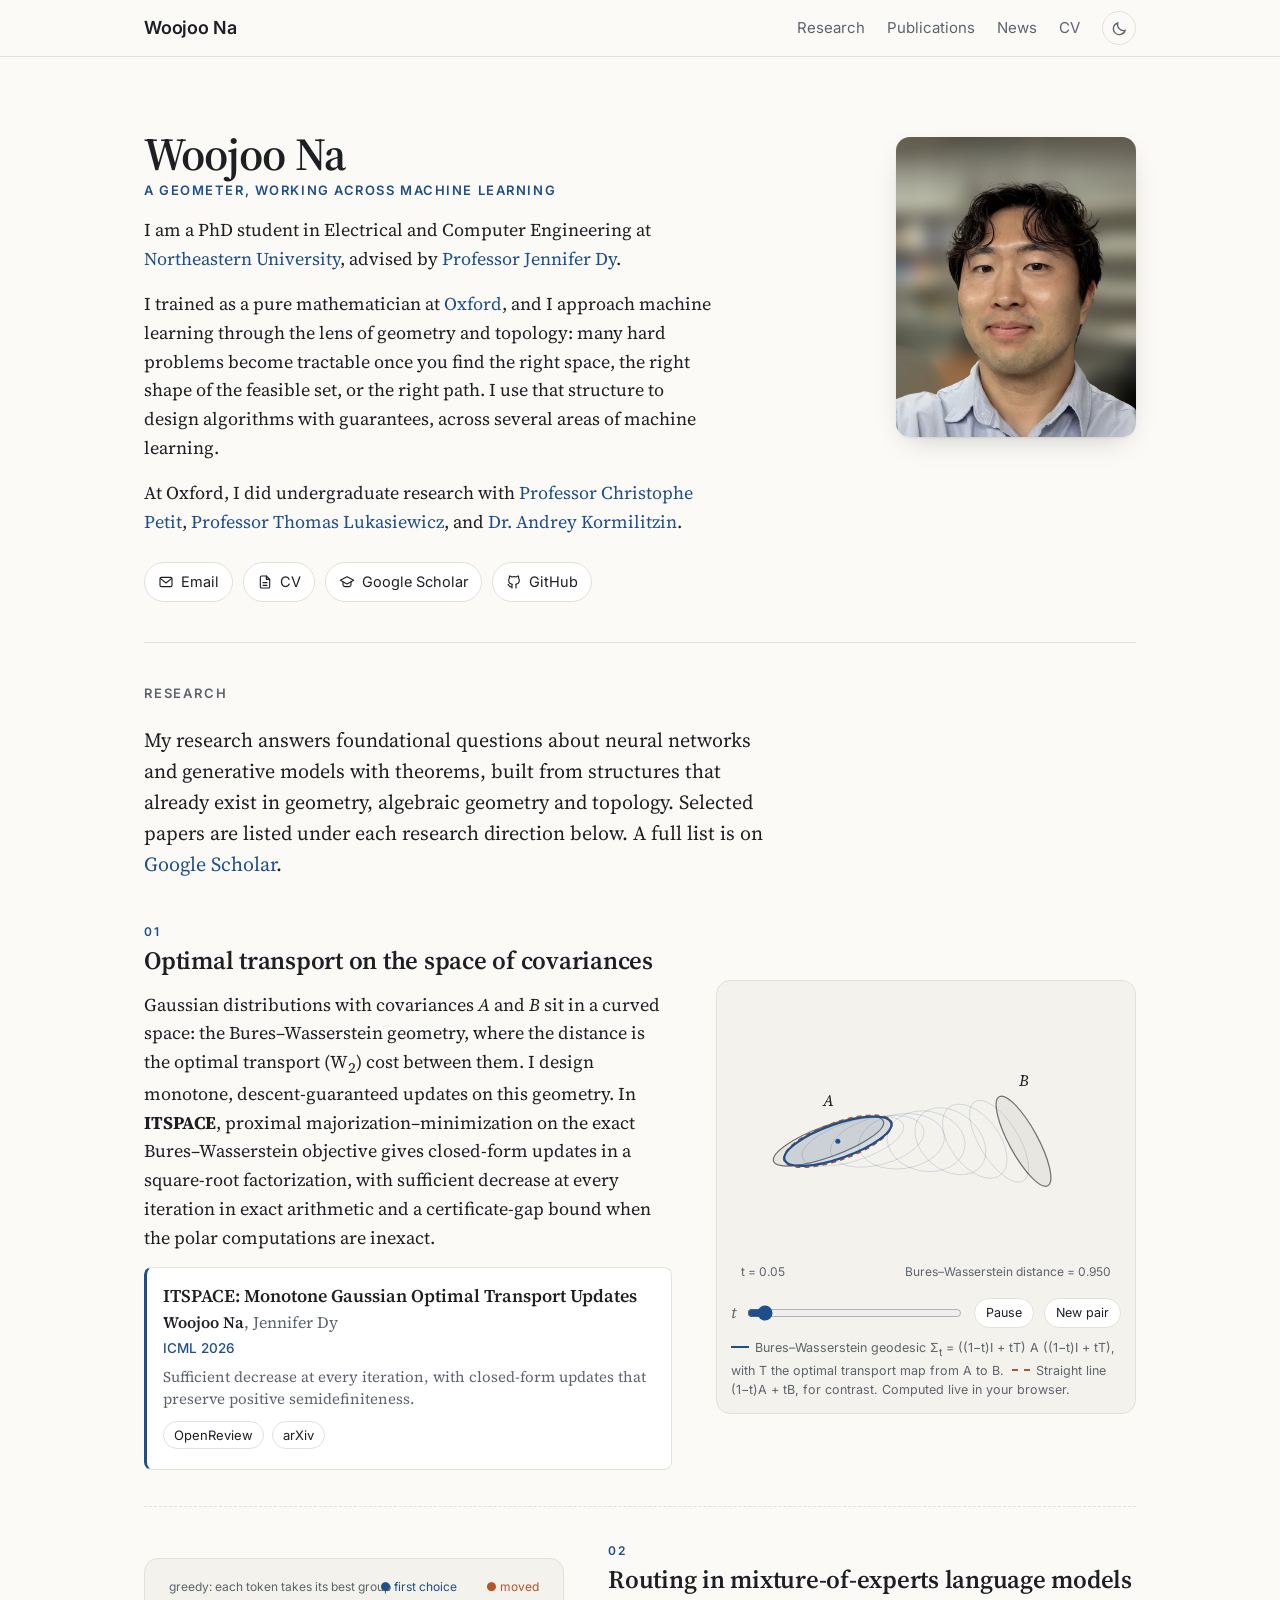
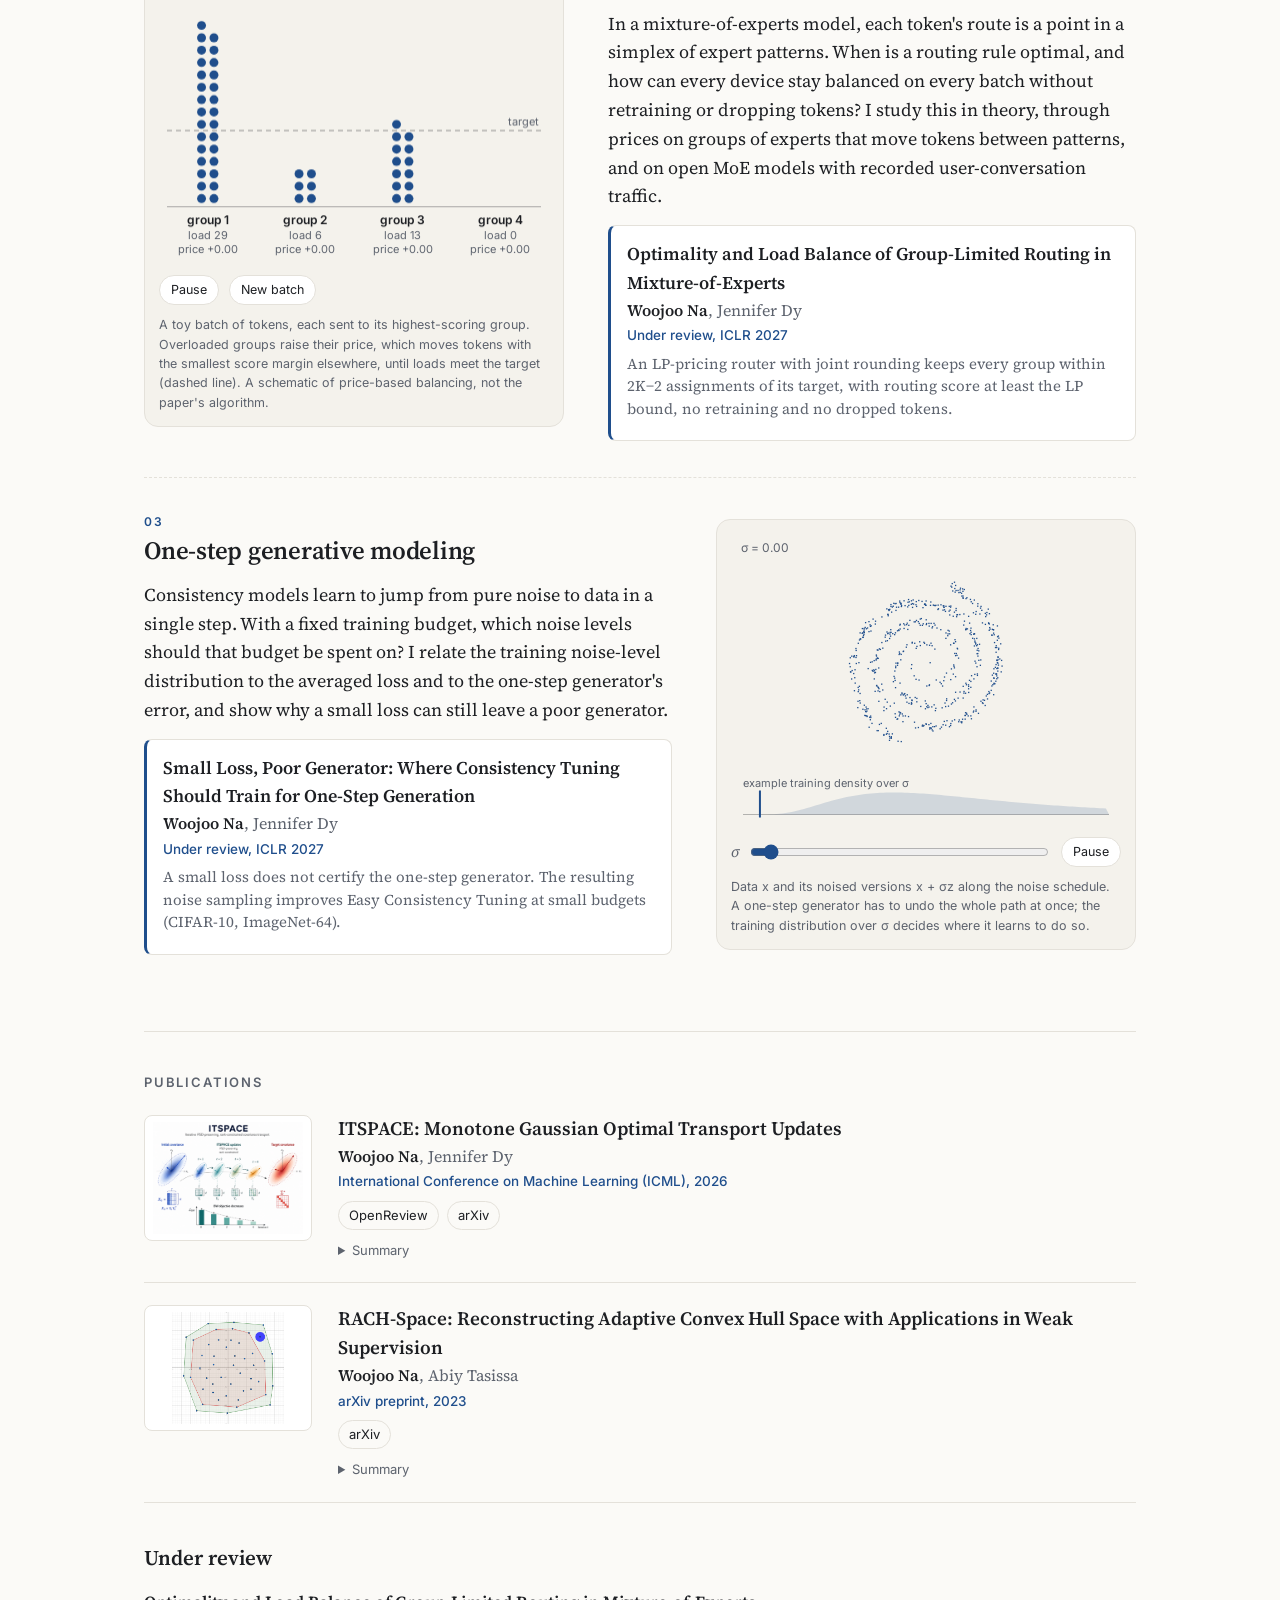
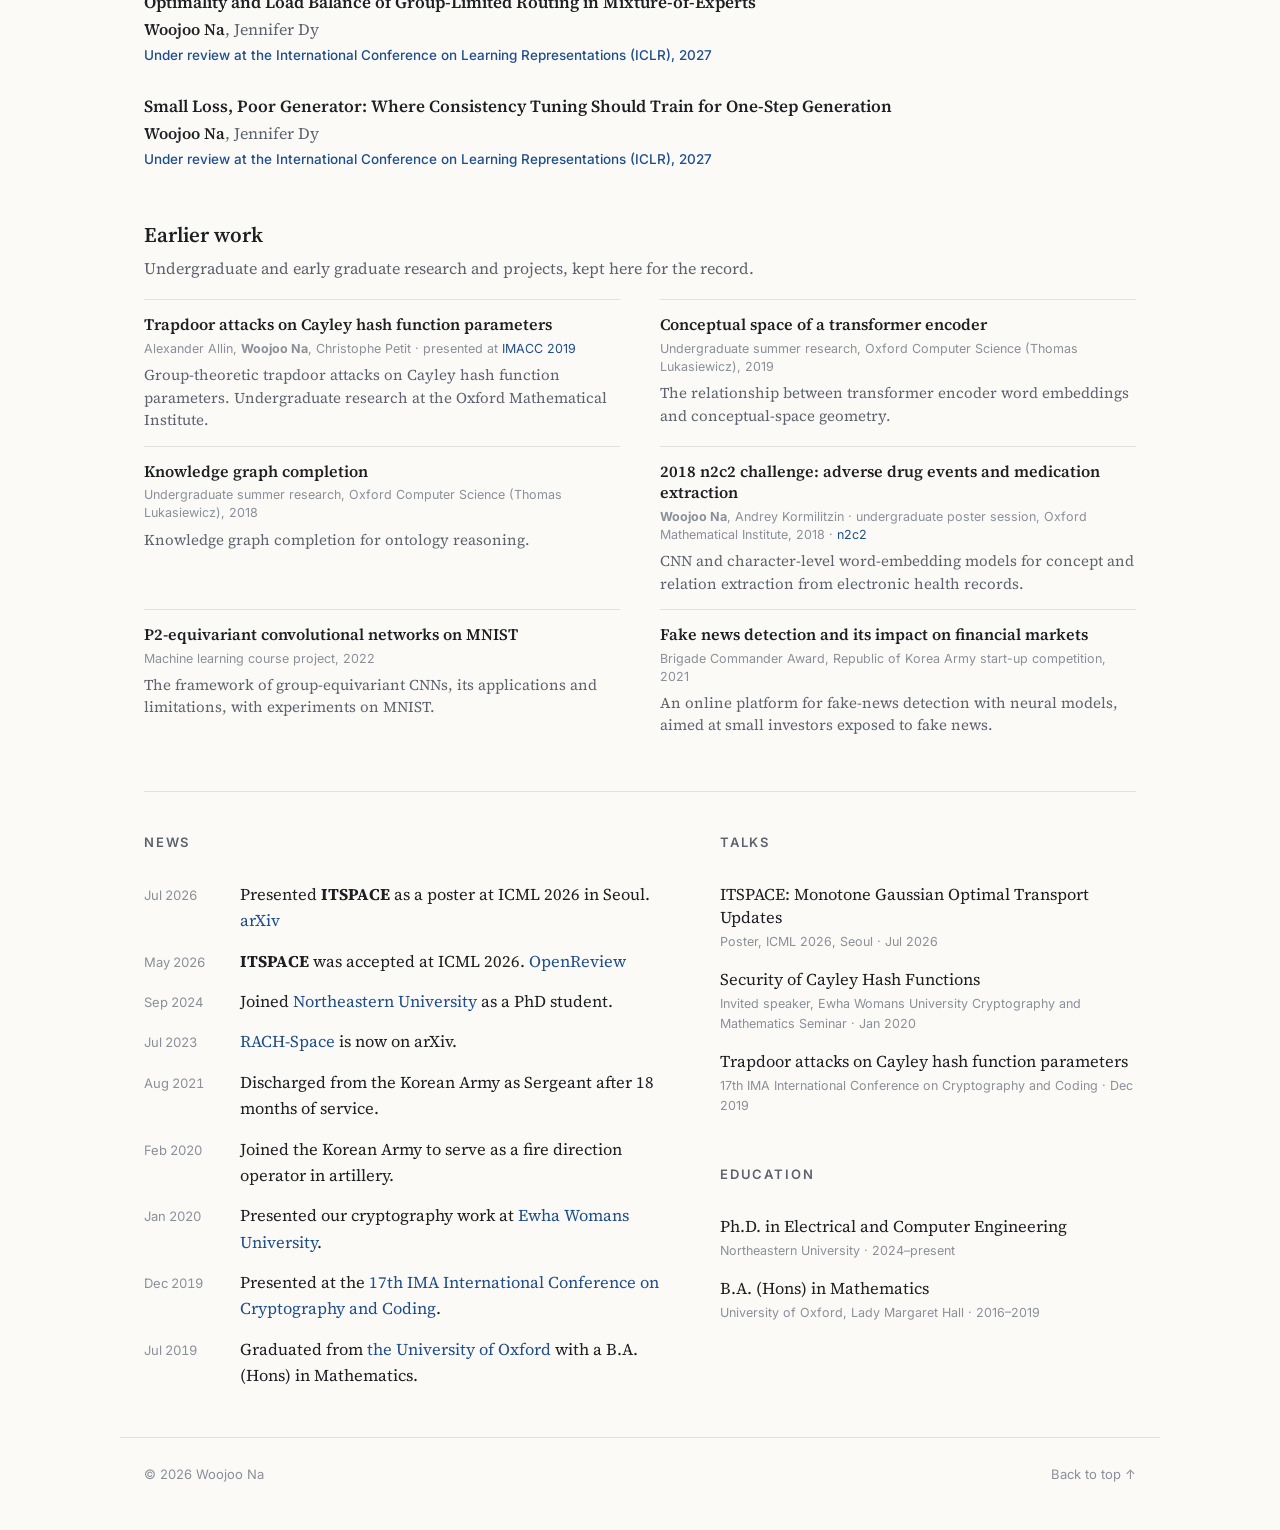
==== index.html @ 2aa57b02 "Fill research threads with their papers; text-only earlier work - Threads 02 and 03 now show their m" ====
<!DOCTYPE html>
<html lang="en">
<head>
  <meta charset="utf-8">
  <meta name="viewport" content="width=device-width, initial-scale=1">
  <title>Woojoo Na</title>
  <meta name="author" content="Woojoo Na">
  <meta name="description" content="Woojoo Na, PhD student at Northeastern University. Trained as a pure mathematician at Oxford; geometric and mathematical foundations of machine learning: optimal transport, mixture-of-experts routing, and one-step generative modeling.">
  <meta property="og:title" content="Woojoo Na">
  <meta property="og:description" content="Geometric and mathematical foundations of machine learning.">
  <meta property="og:type" content="website">
  <meta property="og:url" content="https://itsmeuniverse.github.io/">
  <meta property="og:image" content="https://itsmeuniverse.github.io/images/woojoo.jpg">
  <link rel="icon" type="image/png" href="images/oxfordlogo.png">
  <link rel="preconnect" href="https://fonts.googleapis.com">
  <link rel="preconnect" href="https://fonts.gstatic.com" crossorigin>
  <link href="https://fonts.googleapis.com/css2?family=Inter:wght@400;500;600&family=Source+Serif+4:ital,opsz,wght@0,8..60,400;0,8..60,600;1,8..60,400&display=swap" rel="stylesheet">
  <link rel="stylesheet" href="css/site.css">
  <script>
    // Apply the saved theme before first paint to avoid a flash.
    (function () {
      try {
        var t = localStorage.getItem('theme');
        if (t === 'light' || t === 'dark') document.documentElement.setAttribute('data-theme', t);
      } catch (e) {}
    })();
  </script>
</head>

<body>
  <a class="skip" href="#main">Skip to content</a>

  <header class="topbar">
    <div class="wrap topbar-inner">
      <a class="brand" href="#">Woojoo Na</a>
      <nav aria-label="Sections">
        <a href="#research">Research</a>
        <a href="#publications">Publications</a>
        <a href="#news">News</a>
        <a href="resume/CV_Woojoo_Na.pdf">CV</a>
        <button class="theme-toggle" type="button" aria-label="Toggle dark mode" title="Toggle dark mode">
          <svg class="icon-moon" viewBox="0 0 24 24" aria-hidden="true"><path d="M20 14.5A8.5 8.5 0 0 1 9.5 4a8.5 8.5 0 1 0 10.5 10.5z"/></svg>
          <svg class="icon-sun" viewBox="0 0 24 24" aria-hidden="true"><circle cx="12" cy="12" r="4.2"/><path d="M12 2v2.5M12 19.5V22M2 12h2.5M19.5 12H22M4.9 4.9l1.8 1.8M17.3 17.3l1.8 1.8M4.9 19.1l1.8-1.8M17.3 6.7l1.8-1.8"/></svg>
        </button>
      </nav>
    </div>
  </header>

  <main id="main" class="wrap">

    <!-- ============================== INTRO ============================== -->
    <section class="intro" aria-label="About">
      <div class="intro-text">
        <h1>Woojoo Na</h1>
        <p class="tagline">A geometer, working across machine learning</p>
        <p>
          I am a PhD student in Electrical and Computer Engineering at
          <a href="https://www.northeastern.edu/">Northeastern University</a>, advised by
          <a href="https://mllabneu.github.io/">Professor Jennifer Dy</a>.
        </p>
        <p>
          I trained as a pure mathematician at <a href="https://www.ox.ac.uk/">Oxford</a>, and I approach machine learning
          through the lens of geometry and topology: many hard problems become tractable once you find the right space,
          the right shape of the feasible set, or the right path. I use that structure to design algorithms with
          guarantees, across several areas of machine learning.
        </p>
        <p>
          At Oxford, I did undergraduate research with
          <a href="https://scholar.google.com/citations?user=QS_V3vIAAAAJ&amp;hl=en">Professor Christophe Petit</a>,
          <a href="https://scholar.google.com/citations?user=arjucpEAAAAJ">Professor Thomas Lukasiewicz</a>, and
          <a href="https://scholar.google.com/citations?user=eithlpAAAAAJ">Dr. Andrey Kormilitzin</a>.
        </p>
        <ul class="contact" aria-label="Links">
          <li><a href="mailto:na.w@northeastern.edu">
            <svg viewBox="0 0 24 24" aria-hidden="true"><rect x="3" y="5" width="18" height="14" rx="2"/><path d="m3.5 6.5 8.5 7 8.5-7"/></svg>Email</a></li>
          <li><a href="resume/CV_Woojoo_Na.pdf">
            <svg viewBox="0 0 24 24" aria-hidden="true"><path d="M14 3H7a2 2 0 0 0-2 2v14a2 2 0 0 0 2 2h10a2 2 0 0 0 2-2V8z"/><path d="M14 3v5h5M9 13h6M9 17h6"/></svg>CV</a></li>
          <li><a href="https://scholar.google.com/citations?user=VjtokXUAAAAJ">
            <svg viewBox="0 0 24 24" aria-hidden="true"><path d="M2 9.5 12 4l10 5.5L12 15z"/><path d="M6 11.7V16c0 1.7 2.7 3 6 3s6-1.3 6-3v-4.3"/></svg>Google Scholar</a></li>
          <li><a href="https://github.com/itsmeuniverse">
            <svg viewBox="0 0 24 24" aria-hidden="true"><path d="M9 19c-4.3 1.4-4.3-2.5-6-3m12 5v-3.5c0-1 .1-1.4-.5-2 2.8-.3 5.5-1.4 5.5-6a4.6 4.6 0 0 0-1.3-3.2 4.2 4.2 0 0 0-.1-3.2s-1.1-.3-3.5 1.3a12.3 12.3 0 0 0-6.2 0C6.5 2.8 5.4 3.1 5.4 3.1a4.2 4.2 0 0 0-.1 3.2A4.6 4.6 0 0 0 4 9.5c0 4.6 2.7 5.7 5.5 6-.6.6-.6 1.2-.5 2V21"/></svg>GitHub</a></li>
        </ul>
      </div>
      <figure class="portrait">
        <img src="images/woojoo.jpg" alt="Portrait of Woojoo Na" width="240" height="300">
      </figure>
    </section>

    <!-- ============================== RESEARCH ============================== -->
    <section id="research" class="block">
      <h2>Research</h2>
      <p class="lede">
        My research answers foundational questions about neural networks and generative models with theorems,
        built from structures that already exist in geometry, algebraic geometry and topology. Selected papers are
        listed under each research direction below. A full list is on
        <a href="https://scholar.google.com/citations?user=VjtokXUAAAAJ">Google Scholar</a>.
      </p>

      <!-- Theme 1: Optimal transport -->
      <article class="theme" id="ot">
        <div class="theme-text">
          <h3><span class="num">01</span>Optimal transport on the space of covariances</h3>
          <p>
            Gaussian distributions with covariances <i>A</i> and <i>B</i> sit in a curved space: the
            Bures&ndash;Wasserstein geometry, where the distance is the optimal transport (W<sub>2</sub>) cost between them.
            I design monotone, descent-guaranteed updates on this geometry. In <strong>ITSPACE</strong>, proximal
            majorization&ndash;minimization on the exact Bures&ndash;Wasserstein objective gives closed-form updates
            in a square-root factorization, with sufficient decrease at every iteration in exact arithmetic and a
            certificate-gap bound when the polar computations are inexact.
          </p>
          <ul class="pubs compact">
            <li>
              <a class="ptitle" href="https://arxiv.org/abs/2606.30523">ITSPACE: Monotone Gaussian Optimal Transport Updates</a>
              <span class="authors"><b>Woojoo Na</b>, Jennifer Dy</span>
              <span class="venue">ICML 2026</span>
              <span class="result">Sufficient decrease at every iteration, with closed-form updates that preserve positive semidefiniteness.</span>
              <span class="links"><a href="https://openreview.net/forum?id=BdCjuNqZst">OpenReview</a><a href="https://arxiv.org/abs/2606.30523">arXiv</a></span>
            </li>
          </ul>
        </div>
        <figure class="fig" data-fig="bw">
          <canvas aria-label="Animation: two covariance ellipses connected by the Bures–Wasserstein geodesic, compared with straight-line interpolation of the matrices." role="img"></canvas>
          <div class="fig-controls">
            <label>t <input type="range" min="0" max="1" step="0.001" value="0" data-role="t" aria-label="Interpolation time t"></label>
            <button type="button" data-role="play" aria-label="Pause animation">Pause</button>
            <button type="button" data-role="shuffle" aria-label="New random endpoints">New pair</button>
          </div>
          <figcaption>
            <span class="key key-solid"></span>Bures&ndash;Wasserstein geodesic
            &Sigma;<sub>t</sub> = ((1&minus;t)I + tT) A ((1&minus;t)I + tT), with T the optimal transport map from A to B.
            <span class="key key-dash"></span>Straight line (1&minus;t)A + tB, for contrast.
            Computed live in your browser.
          </figcaption>
        </figure>
      </article>

      <!-- Theme 2: MoE routing -->
      <article class="theme" id="moe">
        <div class="theme-text">
          <h3><span class="num">02</span>Routing in mixture-of-experts language models</h3>
          <p>
            In a mixture-of-experts model, each token's route is a point in a simplex of expert patterns. When is a
            routing rule optimal, and how can every device stay balanced on every batch without retraining or dropping
            tokens? I study this in theory, through prices on groups of experts that move tokens between patterns,
            and on open MoE models with recorded user-conversation traffic.
          </p>
          <ul class="pubs compact">
            <li>
              <span class="ptitle">Optimality and Load Balance of Group-Limited Routing in Mixture-of-Experts</span>
              <span class="authors"><b>Woojoo Na</b>, Jennifer Dy</span>
              <span class="venue">Under review, ICLR 2027</span>
              <span class="result">An LP-pricing router with joint rounding keeps every group within 2K&minus;2 assignments of its target, with routing score at least the LP bound, no retraining and no dropped tokens.</span>
            </li>
          </ul>
        </div>
        <figure class="fig" data-fig="moe">
          <canvas aria-label="Animation: tokens assigned to four expert groups; group prices rise on overloaded groups until every group meets its target load." role="img"></canvas>
          <div class="fig-controls">
            <button type="button" data-role="play" aria-label="Pause animation">Pause</button>
            <button type="button" data-role="shuffle" aria-label="New random batch">New batch</button>
          </div>
          <figcaption>
            A toy batch of tokens, each sent to its highest-scoring group. Overloaded groups raise their price, which
            moves tokens with the smallest score margin elsewhere, until loads meet the target (dashed line).
            A schematic of price-based balancing, not the paper's algorithm.
          </figcaption>
        </figure>
      </article>

      <!-- Theme 3: Generative modeling -->
      <article class="theme" id="gen">
        <div class="theme-text">
          <h3><span class="num">03</span>One-step generative modeling</h3>
          <p>
            Consistency models learn to jump from pure noise to data in a single step. With a fixed training budget,
            which noise levels should that budget be spent on? I relate the training noise-level distribution to the
            averaged loss and to the one-step generator's error, and show why a small loss can still leave a poor
            generator.
          </p>
          <ul class="pubs compact">
            <li>
              <span class="ptitle">Small Loss, Poor Generator: Where Consistency Tuning Should Train for One-Step Generation</span>
              <span class="authors"><b>Woojoo Na</b>, Jennifer Dy</span>
              <span class="venue">Under review, ICLR 2027</span>
              <span class="result">A small loss does not certify the one-step generator. The resulting noise sampling improves Easy Consistency Tuning at small budgets (CIFAR-10, ImageNet-64).</span>
            </li>
          </ul>
        </div>
        <figure class="fig" data-fig="noise">
          <canvas aria-label="Animation: a two-dimensional data distribution blurred by Gaussian noise of increasing level sigma, and the one-step jump from the highest noise level back to data." role="img"></canvas>
          <div class="fig-controls">
            <label>&sigma; <input type="range" min="0" max="1" step="0.001" value="0" data-role="t" aria-label="Noise level"></label>
            <button type="button" data-role="play" aria-label="Pause animation">Pause</button>
          </div>
          <figcaption>
            Data x and its noised versions x + &sigma;z along the noise schedule. A one-step generator has to undo the
            whole path at once; the training distribution over &sigma; decides where it learns to do so.
          </figcaption>
        </figure>
      </article>
    </section>

    <!-- ============================== PUBLICATIONS ============================== -->
    <section id="publications" class="block">
      <h2>Publications</h2>

      <ul class="pubs full">
        <li class="pub">
          <img class="thumb" src="images/itspace.png" alt="" loading="lazy">
          <div>
            <a class="ptitle" href="https://arxiv.org/abs/2606.30523">ITSPACE: Monotone Gaussian Optimal Transport Updates</a>
            <span class="authors"><b>Woojoo Na</b>, Jennifer Dy</span>
            <span class="venue">International Conference on Machine Learning (ICML), 2026</span>
            <span class="links">
              <a href="https://openreview.net/forum?id=BdCjuNqZst">OpenReview</a>
              <a href="https://arxiv.org/abs/2606.30523">arXiv</a>
            </span>
            <details>
              <summary>Summary</summary>
              <p>
                A proximal majorization&ndash;minimization method for the exact Bures&ndash;Wasserstein (Gaussian W<sub>2</sub>)
                objective on covariances, with closed-form updates in a square-root factorization. Each iteration is
                guaranteed to decrease the objective in exact arithmetic, with a certificate-gap bound under inexact
                polar computations; the updates preserve positive semidefiniteness and support rank-restricted factors.
                On real-world covariance-alignment benchmarks, ITSPACE reaches low-BW-gap solutions substantially faster
                than BW gradient descent and sample-OT baselines.
              </p>
            </details>
          </div>
        </li>
        <li class="pub">
          <img class="thumb" src="images/convexpeel.png" alt="" loading="lazy">
          <div>
            <a class="ptitle" href="https://arxiv.org/abs/2307.04870">RACH-Space: Reconstructing Adaptive Convex Hull Space with Applications in Weak Supervision</a>
            <span class="authors"><b>Woojoo Na</b>, Abiy Tasissa</span>
            <span class="venue">arXiv preprint, 2023</span>
            <span class="links">
              <a href="https://arxiv.org/abs/2307.04870">arXiv</a>
            </span>
            <details>
              <summary>Summary</summary>
              <p>
                An algorithm for labeling unlabeled data in weakly supervised learning from incomplete, noisy
                information about the labels, based on reconstructing an adaptive convex hull. It reported
                state-of-the-art performance on the weak-supervision benchmark tasks considered at the time.
              </p>
            </details>
          </div>
        </li>
      </ul>

      <h3 class="sub">Under review</h3>
      <ul class="pubs review">
        <li>
          <span class="ptitle">Optimality and Load Balance of Group-Limited Routing in Mixture-of-Experts</span>
          <span class="authors"><b>Woojoo Na</b>, Jennifer Dy</span>
          <span class="venue">Under review at the International Conference on Learning Representations (ICLR), 2027</span>
        </li>
        <li>
          <span class="ptitle">Small Loss, Poor Generator: Where Consistency Tuning Should Train for One-Step Generation</span>
          <span class="authors"><b>Woojoo Na</b>, Jennifer Dy</span>
          <span class="venue">Under review at the International Conference on Learning Representations (ICLR), 2027</span>
        </li>
      </ul>

      <h3 class="sub">Earlier work</h3>
      <p class="muted">Undergraduate and early graduate research and projects, kept here for the record.</p>
      <ul class="earlier">
        <li>
          <div>
            <span class="etitle">Trapdoor attacks on Cayley hash function parameters</span>
            <span class="emeta">Alexander Allin, <b>Woojoo Na</b>, Christophe Petit &middot; presented at <a href="https://malb.io/imacc2019/">IMACC 2019</a></span>
            <span class="edesc">Group-theoretic trapdoor attacks on Cayley hash function parameters. Undergraduate research at the Oxford Mathematical Institute.</span>
          </div>
        </li>
        <li>
          <div>
            <span class="etitle">Conceptual space of a transformer encoder</span>
            <span class="emeta">Undergraduate summer research, Oxford Computer Science (Thomas Lukasiewicz), 2019</span>
            <span class="edesc">The relationship between transformer encoder word embeddings and conceptual-space geometry.</span>
          </div>
        </li>
        <li>
          <div>
            <span class="etitle">Knowledge graph completion</span>
            <span class="emeta">Undergraduate summer research, Oxford Computer Science (Thomas Lukasiewicz), 2018</span>
            <span class="edesc">Knowledge graph completion for ontology reasoning.</span>
          </div>
        </li>
        <li>
          <div>
            <span class="etitle">2018 n2c2 challenge: adverse drug events and medication extraction</span>
            <span class="emeta"><b>Woojoo Na</b>, Andrey Kormilitzin &middot; undergraduate poster session, Oxford Mathematical Institute, 2018 &middot; <a href="https://n2c2.dbmi.hms.harvard.edu/">n2c2</a></span>
            <span class="edesc">CNN and character-level word-embedding models for concept and relation extraction from electronic health records.</span>
          </div>
        </li>
        <li>
          <div>
            <span class="etitle">P2-equivariant convolutional networks on MNIST</span>
            <span class="emeta">Machine learning course project, 2022</span>
            <span class="edesc">The framework of group-equivariant CNNs, its applications and limitations, with experiments on MNIST.</span>
          </div>
        </li>
        <li>
          <div>
            <span class="etitle">Fake news detection and its impact on financial markets</span>
            <span class="emeta">Brigade Commander Award, Republic of Korea Army start-up competition, 2021</span>
            <span class="edesc">An online platform for fake-news detection with neural models, aimed at small investors exposed to fake news.</span>
          </div>
        </li>
      </ul>
    </section>

    <!-- ============================== NEWS + TALKS ============================== -->
    <div class="two-col">
      <section id="news" class="block">
        <h2>News</h2>
        <ul class="news">
          <li><time>Jul 2026</time><span>Presented <b>ITSPACE</b> as a poster at ICML 2026 in Seoul. <a href="https://arxiv.org/abs/2606.30523">arXiv</a></span></li>
          <li><time>May 2026</time><span><b>ITSPACE</b> was accepted at ICML 2026. <a href="https://openreview.net/forum?id=BdCjuNqZst">OpenReview</a></span></li>
          <li><time>Sep 2024</time><span>Joined <a href="https://www.northeastern.edu/">Northeastern University</a> as a PhD student.</span></li>
          <li><time>Jul 2023</time><span><a href="https://arxiv.org/abs/2307.04870">RACH-Space</a> is now on arXiv.</span></li>
          <li><time>Aug 2021</time><span>Discharged from the Korean Army as Sergeant after 18 months of service.</span></li>
          <li><time>Feb 2020</time><span>Joined the Korean Army to serve as a fire direction operator in artillery.</span></li>
          <li><time>Jan 2020</time><span>Presented our cryptography work at <a href="https://cms.ewha.ac.kr/user/indexSub.action?codyMenuSeq=9524012&amp;siteId=hsl&amp;menuUIType=top">Ewha Womans University</a>.</span></li>
          <li><time>Dec 2019</time><span>Presented at the <a href="https://malb.io/imacc2019/">17th IMA International Conference on Cryptography and Coding</a>.</span></li>
          <li><time>Jul 2019</time><span>Graduated from <a href="https://www.ox.ac.uk/">the University of Oxford</a> with a B.A. (Hons) in Mathematics.</span></li>
        </ul>
      </section>

      <section id="talks" class="block">
        <h2>Talks</h2>
        <ul class="talks">
          <li>
            <span class="ttitle">ITSPACE: Monotone Gaussian Optimal Transport Updates</span>
            <span class="tmeta">Poster, ICML 2026, Seoul &middot; Jul 2026</span>
          </li>
          <li>
            <span class="ttitle">Security of Cayley Hash Functions</span>
            <span class="tmeta">Invited speaker, Ewha Womans University Cryptography and Mathematics Seminar &middot; Jan 2020</span>
          </li>
          <li>
            <span class="ttitle">Trapdoor attacks on Cayley hash function parameters</span>
            <span class="tmeta">17th IMA International Conference on Cryptography and Coding &middot; Dec 2019</span>
          </li>
        </ul>

        <h2 class="mt">Education</h2>
        <ul class="talks">
          <li>
            <span class="ttitle">Ph.D. in Electrical and Computer Engineering</span>
            <span class="tmeta">Northeastern University &middot; 2024&ndash;present</span>
          </li>
          <li>
            <span class="ttitle">B.A. (Hons) in Mathematics</span>
            <span class="tmeta">University of Oxford, Lady Margaret Hall &middot; 2016&ndash;2019</span>
          </li>
        </ul>
      </section>
    </div>
  </main>

  <footer class="wrap footer">
    <span>&copy; 2026 Woojoo Na</span>
    <a href="#" class="totop">Back to top &uarr;</a>
  </footer>

  <script src="js/figures.js" defer></script>
</body>
</html>
---- css/site.css ----
/* Woojoo Na — personal site. Plain CSS, no build step. */

:root {
  --bg: #fbfaf7;
  --surface: #ffffff;
  --text: #1d1f23;
  --muted: #5d636e;
  --faint: #8a909a;
  --rule: #e4e1da;
  --accent: #1f4e8c;        /* Oxford-leaning blue */
  --accent-soft: #e8eef7;
  --warm: #b5532a;          /* second figure colour */
  --fig-bg: #f4f2ec;
  --serif: "Source Serif 4", Georgia, "Times New Roman", serif;
  --sans: "Inter", -apple-system, BlinkMacSystemFont, "Segoe UI", Roboto, Helvetica, Arial, sans-serif;
  color-scheme: light;
}

@media (prefers-color-scheme: dark) {
  :root:not([data-theme="light"]) {
    --bg: #121418;
    --surface: #1a1d22;
    --text: #e6e7ea;
    --muted: #a4a9b3;
    --faint: #7b818c;
    --rule: #2b2f36;
    --accent: #8fb6ec;
    --accent-soft: #1d2a3d;
    --warm: #e89a72;
    --fig-bg: #181b20;
    color-scheme: dark;
  }
}
:root[data-theme="dark"] {
  --bg: #121418;
  --surface: #1a1d22;
  --text: #e6e7ea;
  --muted: #a4a9b3;
  --faint: #7b818c;
  --rule: #2b2f36;
  --accent: #8fb6ec;
  --accent-soft: #1d2a3d;
  --warm: #e89a72;
  --fig-bg: #181b20;
  color-scheme: dark;
}

*, *::before, *::after { box-sizing: border-box; }

html { scroll-behavior: smooth; scroll-padding-top: 72px; }
@media (prefers-reduced-motion: reduce) { html { scroll-behavior: auto; } }

body {
  margin: 0;
  background: var(--bg);
  color: var(--text);
  font-family: var(--serif);
  font-size: 18px;
  line-height: 1.6;
  -webkit-font-smoothing: antialiased;
  text-rendering: optimizeLegibility;
}

a { color: var(--accent); text-decoration: none; text-underline-offset: 3px; }
a:hover { text-decoration: underline; }
a:focus-visible, button:focus-visible, summary:focus-visible, input:focus-visible {
  outline: 2px solid var(--accent); outline-offset: 2px; border-radius: 3px;
}

.wrap { max-width: 1040px; margin: 0 auto; padding: 0 24px; }
@media (max-width: 600px) { .wrap { padding: 0 16px; } body { font-size: 17px; } }

.skip { position: absolute; left: -999px; top: 8px; background: var(--surface); padding: 6px 10px; z-index: 20; }
.skip:focus { left: 8px; }

/* ---------- top bar ---------- */
.topbar {
  position: sticky; top: 0; z-index: 10;
  background: color-mix(in srgb, var(--bg) 88%, transparent);
  backdrop-filter: saturate(1.4) blur(10px);
  -webkit-backdrop-filter: saturate(1.4) blur(10px);
  border-bottom: 1px solid var(--rule);
}
.topbar-inner { display: flex; align-items: center; justify-content: space-between; height: 56px; gap: 12px; }
.brand { font-family: var(--sans); font-weight: 600; color: var(--text); letter-spacing: -0.01em; white-space: nowrap; }
.brand:hover { text-decoration: none; }
nav { display: flex; align-items: center; gap: 22px; font-family: var(--sans); font-size: 15px; }
nav a { color: var(--muted); }
nav a:hover { color: var(--text); text-decoration: none; }
@media (max-width: 600px) {
  nav { gap: 14px; font-size: 14px; }
  nav a[href="#news"] { display: none; }
}

.theme-toggle {
  display: inline-grid; place-items: center; width: 34px; height: 34px;
  border: 1px solid var(--rule); border-radius: 50%; background: transparent; color: var(--muted); cursor: pointer;
}
.theme-toggle:hover { color: var(--text); }
.theme-toggle svg { width: 17px; height: 17px; fill: none; stroke: currentColor; stroke-width: 1.8; stroke-linecap: round; }
.theme-toggle .icon-sun { display: none; }
:root[data-theme="dark"] .theme-toggle .icon-sun { display: block; }
:root[data-theme="dark"] .theme-toggle .icon-moon { display: none; }
@media (prefers-color-scheme: dark) {
  :root:not([data-theme="light"]) .theme-toggle .icon-sun { display: block; }
  :root:not([data-theme="light"]) .theme-toggle .icon-moon { display: none; }
}

/* ---------- intro ---------- */
.intro {
  display: grid; grid-template-columns: 1fr 240px; gap: 56px; align-items: start;
  padding: 72px 0 40px;
}
.intro h1 {
  font-family: var(--serif); font-weight: 600; font-size: 46px; line-height: 1.1; letter-spacing: -0.02em; margin: 0;
}
.tagline {
  font-family: var(--sans); font-size: 13px; font-weight: 600; letter-spacing: 0.12em; text-transform: uppercase;
  color: var(--accent); margin: 12px 0 26px;
}
.intro p { margin: 0 0 16px; max-width: 64ch; }
.portrait { margin: 8px 0 0; }
.portrait img {
  width: 100%; height: auto; aspect-ratio: 4 / 5; object-fit: cover; border-radius: 14px;
  box-shadow: 0 1px 2px rgba(0,0,0,.06), 0 10px 30px -12px rgba(0,0,0,.25);
}
.contact { list-style: none; padding: 0; margin: 26px 0 0; display: flex; flex-wrap: wrap; gap: 10px; font-family: var(--sans); font-size: 14.5px; }
.contact a {
  display: inline-flex; align-items: center; gap: 7px; padding: 7px 13px;
  border: 1px solid var(--rule); border-radius: 999px; color: var(--text); background: var(--surface);
  transition: border-color .15s, color .15s;
}
.contact a:hover { border-color: var(--accent); color: var(--accent); text-decoration: none; }
.contact svg { width: 16px; height: 16px; fill: none; stroke: currentColor; stroke-width: 1.7; stroke-linecap: round; stroke-linejoin: round; }

@media (max-width: 760px) {
  .intro { grid-template-columns: 1fr; gap: 28px; padding: 40px 0 24px; }
  .portrait { order: -1; max-width: 140px; margin: 0; }
  .portrait img { border-radius: 50%; aspect-ratio: 1; object-position: 50% 45%; }
  .intro h1 { font-size: 36px; }
}

/* ---------- sections ---------- */
.block { padding: 40px 0; border-top: 1px solid var(--rule); }
h2 {
  font-family: var(--sans); font-size: 13px; font-weight: 600; letter-spacing: 0.14em; text-transform: uppercase;
  color: var(--muted); margin: 0 0 22px;
}
h2.mt { margin-top: 40px; }
.lede { margin: 0 0 8px; font-size: 20px; line-height: 1.55; max-width: 62ch; color: var(--text); }
.muted { color: var(--muted); margin: 0 0 18px; font-size: 16px; }

/* ---------- research themes ---------- */
.theme {
  display: grid; grid-template-columns: minmax(0, 1fr) minmax(0, 420px); gap: 44px; align-items: center;
  padding: 36px 0;
}
.theme + .theme { border-top: 1px dashed var(--rule); }
.theme:nth-of-type(even) { grid-template-columns: minmax(0, 420px) minmax(0, 1fr); }
.theme:nth-of-type(even) .fig { order: -1; }
.theme h3 { font-family: var(--serif); font-size: 25px; font-weight: 600; line-height: 1.25; letter-spacing: -0.01em; margin: 0 0 14px; }
.theme h3 .num { display: block; font-family: var(--sans); font-size: 12px; font-weight: 600; letter-spacing: .14em; color: var(--accent); margin-bottom: 6px; }
.theme p { margin: 0 0 14px; }
.status { font-family: var(--sans); font-size: 14px; color: var(--faint); }

@media (max-width: 860px) {
  .theme, .theme:nth-of-type(even) { grid-template-columns: 1fr; gap: 22px; }
  .theme:nth-of-type(even) .fig { order: 0; }
}

.fig { margin: 0; background: var(--fig-bg); border: 1px solid var(--rule); border-radius: 14px; padding: 14px; }
.fig canvas { display: block; width: 100%; aspect-ratio: 4 / 3; border-radius: 8px; }
.fig-controls { display: flex; align-items: center; gap: 10px; margin-top: 10px; font-family: var(--sans); font-size: 13px; color: var(--muted); }
.fig-controls label { display: flex; align-items: center; gap: 8px; flex: 1; font-style: italic; font-family: var(--serif); font-size: 16px; }
.fig-controls input[type=range] { flex: 1; accent-color: var(--accent); min-width: 0; }
.fig-controls button {
  font: inherit; font-size: 12.5px; color: var(--text); background: var(--surface); border: 1px solid var(--rule);
  border-radius: 999px; padding: 4px 11px; cursor: pointer; white-space: nowrap;
}
.fig-controls button:hover { border-color: var(--accent); color: var(--accent); }
.fig figcaption { margin-top: 10px; font-family: var(--sans); font-size: 12.5px; line-height: 1.55; color: var(--muted); }
.key { display: inline-block; width: 18px; height: 0; vertical-align: middle; margin: 0 6px 2px 0; border-top: 2px solid var(--accent); }
.key-dash { border-top: 2px dashed var(--warm); margin-left: 4px; }

/* ---------- publications ---------- */
.pubs { list-style: none; margin: 0; padding: 0; }
.pubs li { margin: 0 0 6px; }
.pubs .ptitle { font-weight: 600; color: var(--text); }
.pubs .ptitle:hover { color: var(--accent); }
.pubs .authors, .pubs .venue, .pubs .links { display: block; font-size: 16px; }
.pubs .authors { color: var(--muted); }
.pubs .authors b { color: var(--text); font-weight: 600; }
.pubs .venue { font-family: var(--sans); font-size: 13.5px; font-weight: 500; color: var(--accent); margin-top: 2px; }
.pubs .result { display: block; font-size: 15px; line-height: 1.5; color: var(--muted); margin-top: 6px; }
.pubs.compact .links { margin-top: 10px; }
.pubs.review li { padding: 10px 0; }
.pubs.review .ptitle { font-size: 17px; }
.pubs.compact { margin-top: 6px; padding: 14px 16px; background: var(--surface); border: 1px solid var(--rule); border-left: 3px solid var(--accent); border-radius: 8px; }

.pubs.full .pub { display: grid; grid-template-columns: 168px 1fr; gap: 26px; padding: 22px 0; border-bottom: 1px solid var(--rule); margin: 0; }
.pubs.full .pub:first-child { padding-top: 0; }
.pubs.full .thumb { width: 168px; aspect-ratio: 4 / 3; object-fit: contain; background: #fff; border: 1px solid var(--rule); border-radius: 8px; padding: 6px; }
.pubs.full .ptitle { font-size: 19px; line-height: 1.35; }
.pubs .links { margin-top: 8px; font-family: var(--sans); font-size: 13px; display: flex; gap: 8px; flex-wrap: wrap; }
.pubs .links a { padding: 3px 10px; border: 1px solid var(--rule); border-radius: 999px; color: var(--text); }
.pubs .links a:hover { border-color: var(--accent); color: var(--accent); text-decoration: none; }
details { margin-top: 10px; }
summary { font-family: var(--sans); font-size: 13px; color: var(--muted); cursor: pointer; width: fit-content; }
summary:hover { color: var(--text); }
details p { margin: 8px 0 0; font-size: 16px; color: var(--muted); max-width: 70ch; }

@media (max-width: 600px) {
  .pubs.full .pub { grid-template-columns: 1fr; gap: 12px; }
  .pubs.full .thumb { width: 100%; max-width: 260px; }
}

h3.sub { font-family: var(--serif); font-size: 21px; font-weight: 600; margin: 38px 0 4px; }
.earlier { list-style: none; padding: 0; margin: 0; display: grid; grid-template-columns: repeat(2, minmax(0, 1fr)); gap: 14px; }
.earlier { column-gap: 40px; row-gap: 0; }
.earlier li { padding: 14px 0; border-top: 1px solid var(--rule); min-width: 0; }
.etitle { display: block; font-weight: 600; font-size: 16px; line-height: 1.35; }
.emeta { display: block; font-family: var(--sans); font-size: 12.5px; color: var(--faint); margin: 4px 0 6px; line-height: 1.45; }
.edesc { display: block; font-size: 15px; color: var(--muted); line-height: 1.5; }
@media (max-width: 760px) { .earlier { grid-template-columns: 1fr; } }

/* ---------- news / talks ---------- */
.two-col { display: grid; grid-template-columns: minmax(0, 1.25fr) minmax(0, 1fr); gap: 56px; border-top: 1px solid var(--rule); }
.two-col .block { border-top: 0; }
@media (max-width: 860px) { .two-col { grid-template-columns: 1fr; gap: 0; } .two-col .block + .block { border-top: 1px solid var(--rule); } }

.news { list-style: none; margin: 0; padding: 0; }
.news li { display: grid; grid-template-columns: 82px 1fr; gap: 14px; padding: 7px 0; font-size: 16.5px; }
.news time { font-family: var(--sans); font-size: 13px; color: var(--faint); padding-top: 3px; font-variant-numeric: tabular-nums; }

.talks { list-style: none; margin: 0; padding: 0; }
.talks li { padding: 8px 0; }
.ttitle { display: block; font-size: 16.5px; line-height: 1.4; }
.tmeta { display: block; font-family: var(--sans); font-size: 12.5px; color: var(--faint); margin-top: 3px; }

/* ---------- footer ---------- */
.footer {
  display: flex; justify-content: space-between; gap: 12px; flex-wrap: wrap;
  padding-top: 26px; padding-bottom: 46px; border-top: 1px solid var(--rule);
  font-family: var(--sans); font-size: 13px; color: var(--faint);
}
.footer a { color: var(--faint); }
.footer a:hover { color: var(--text); }
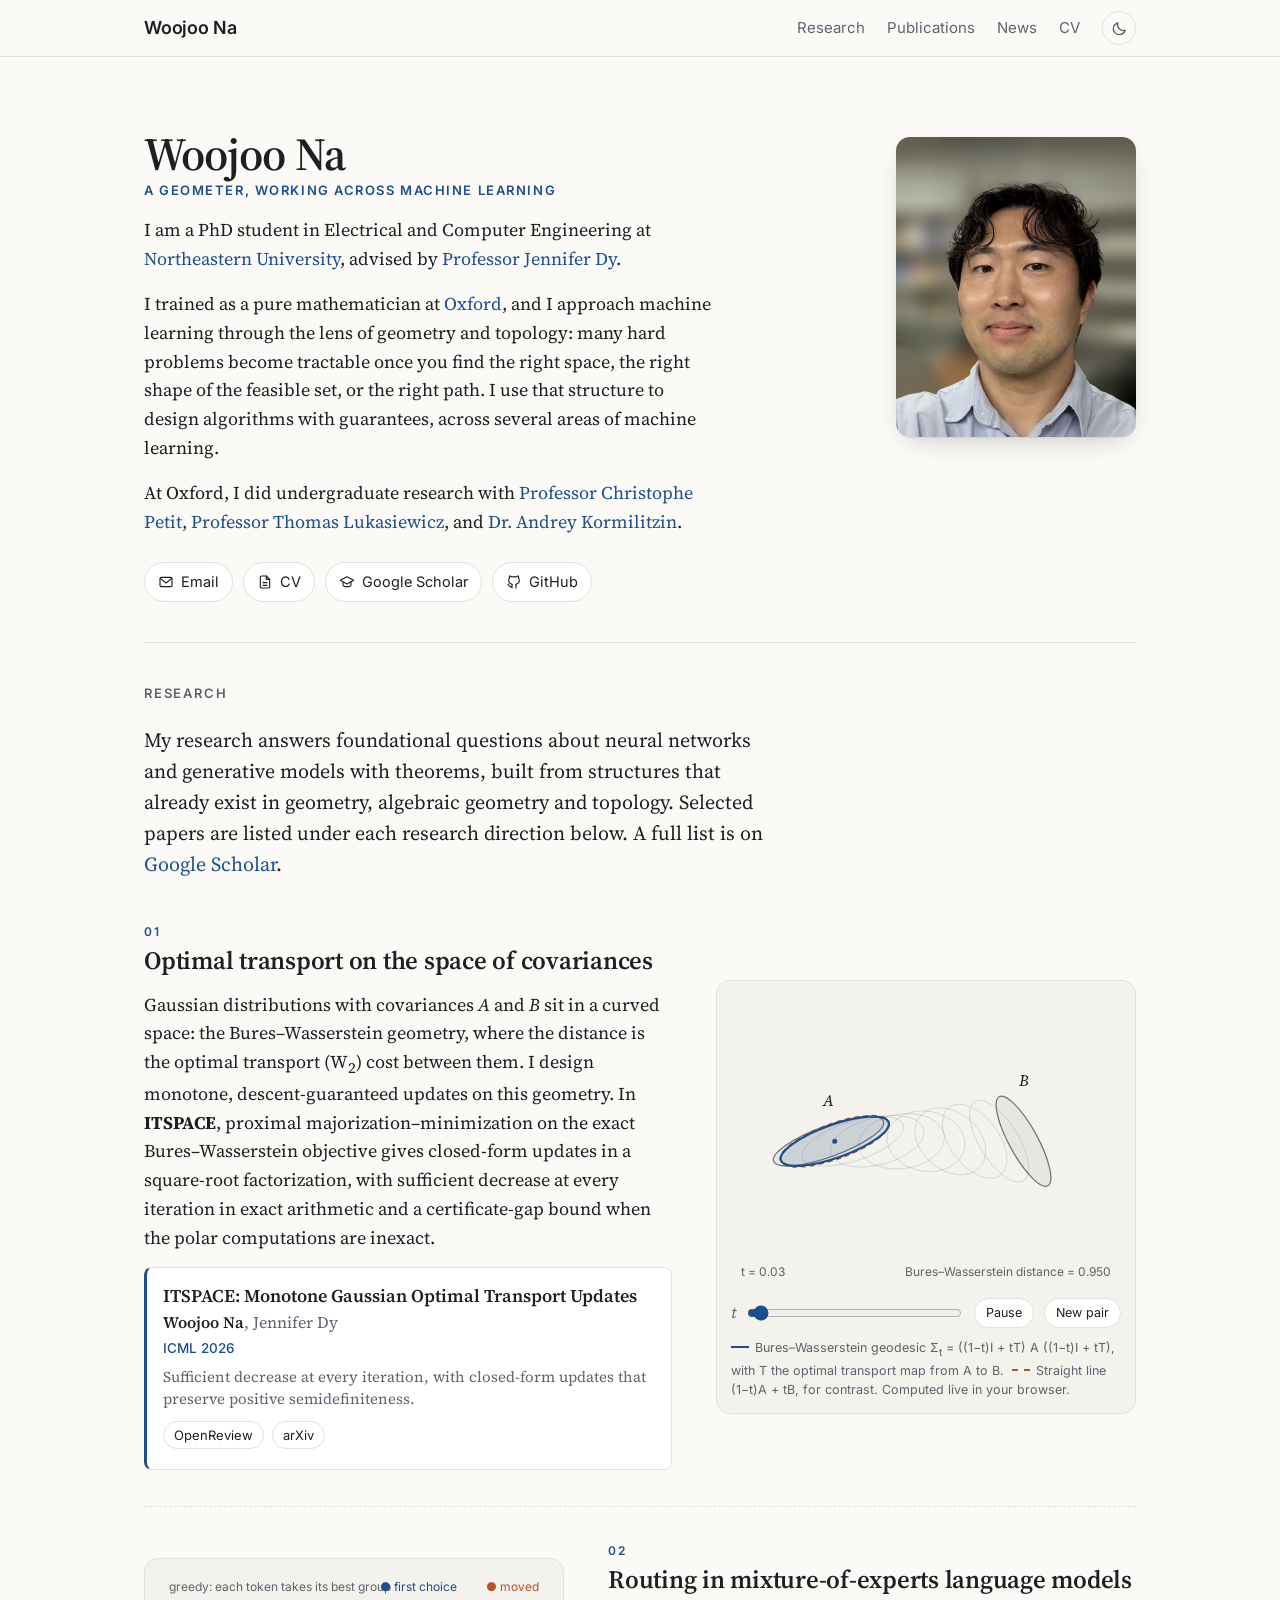
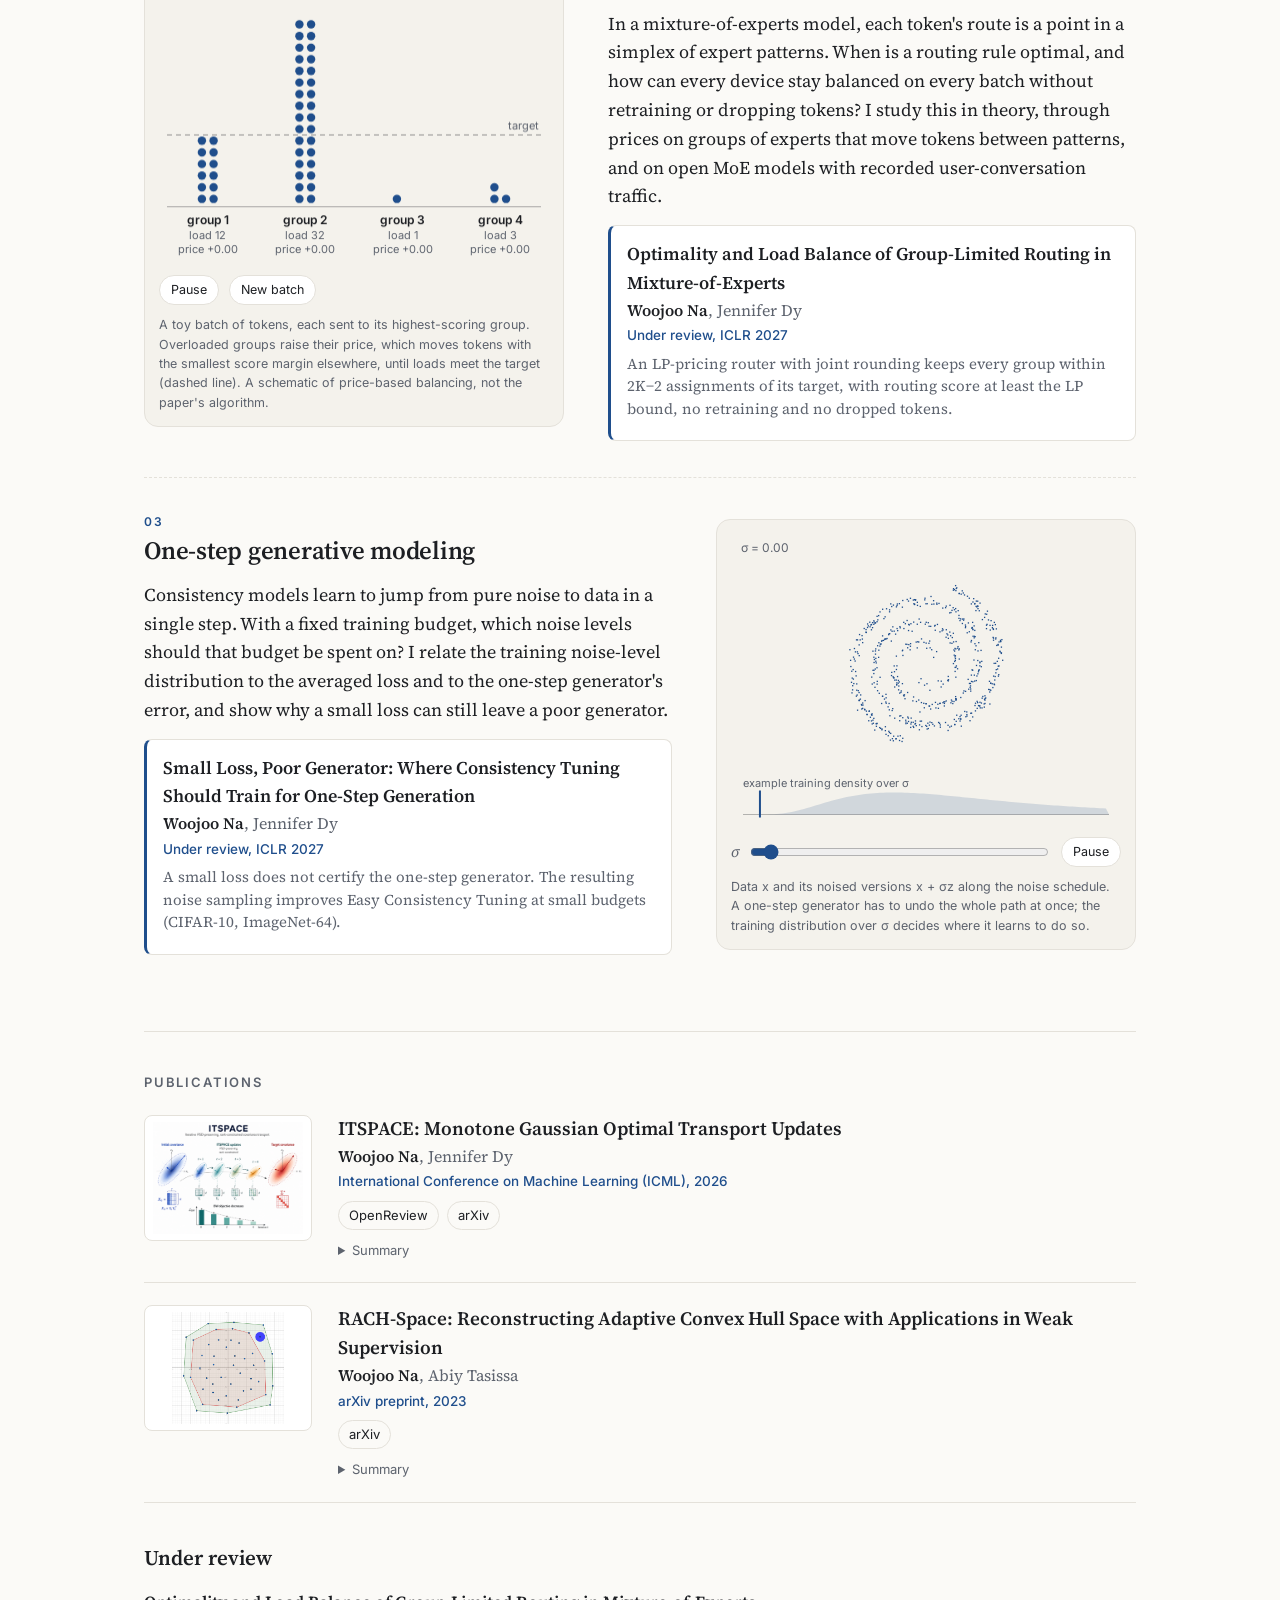
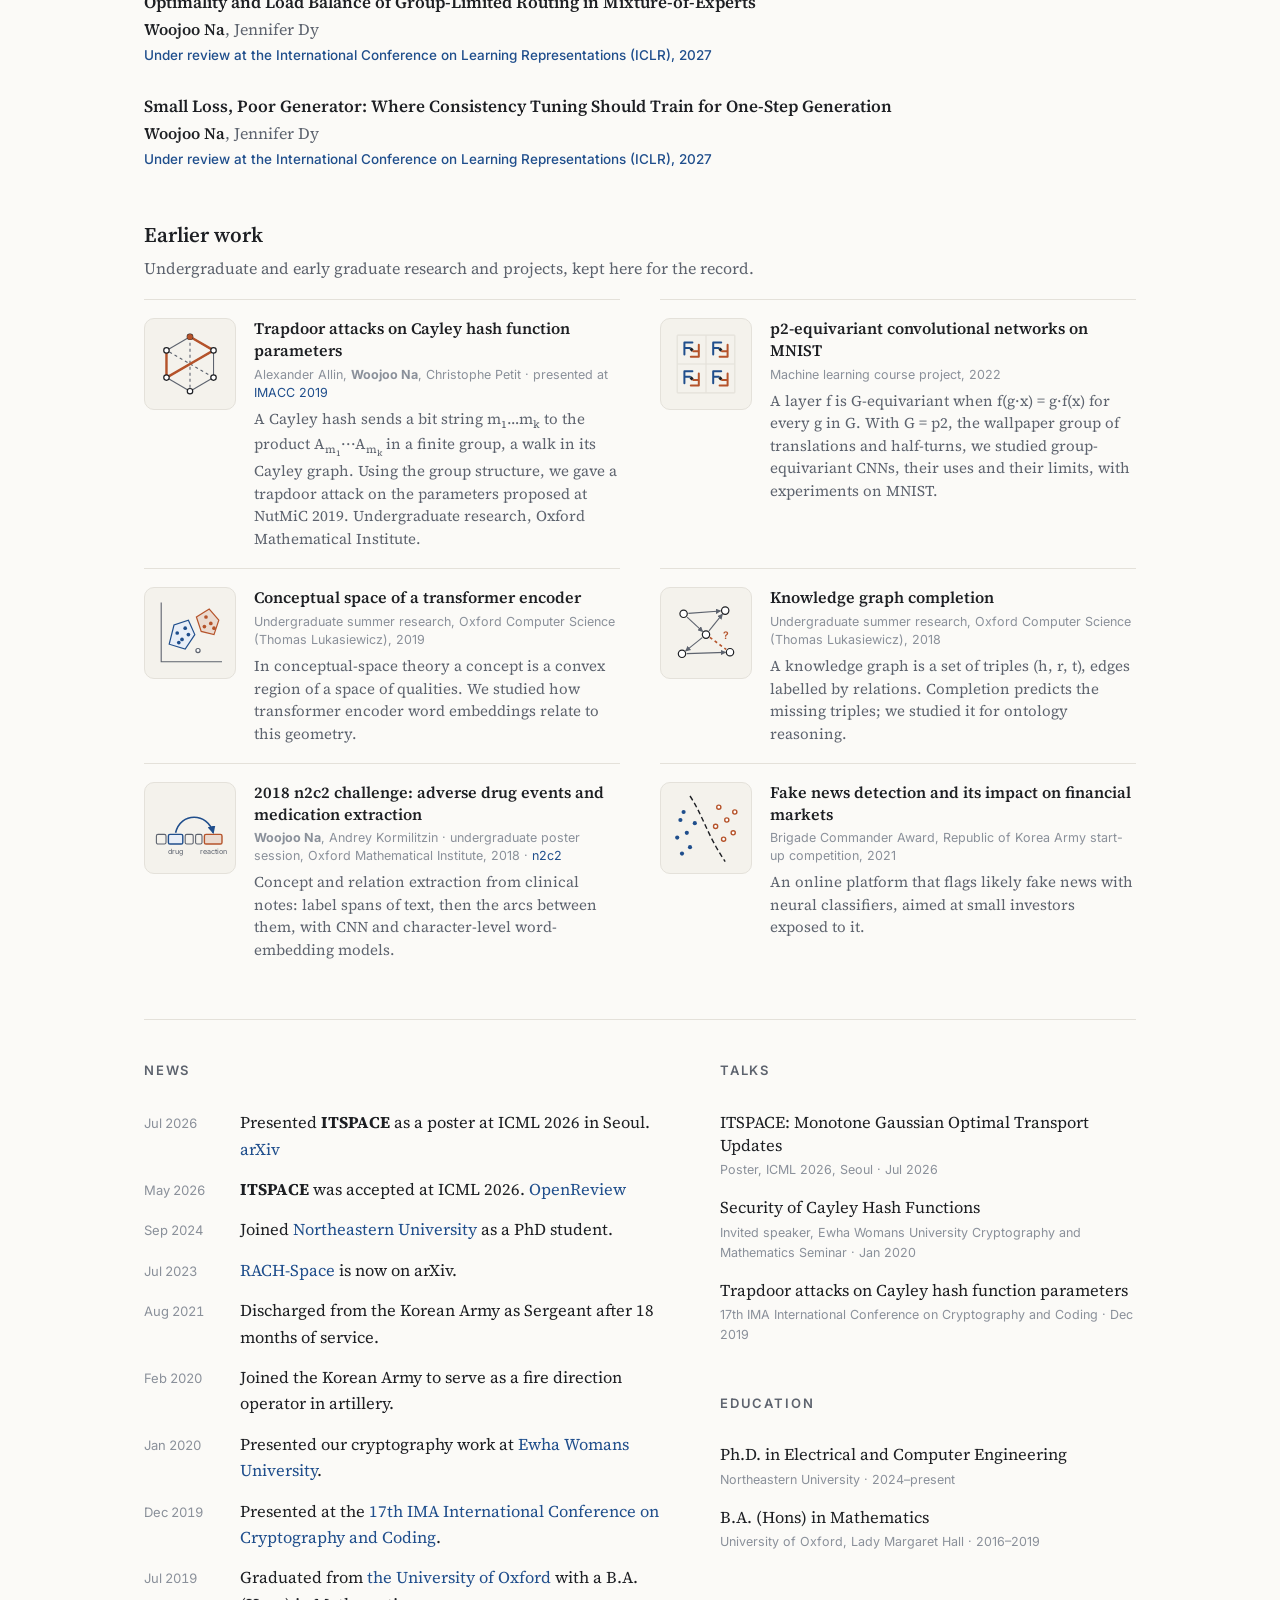
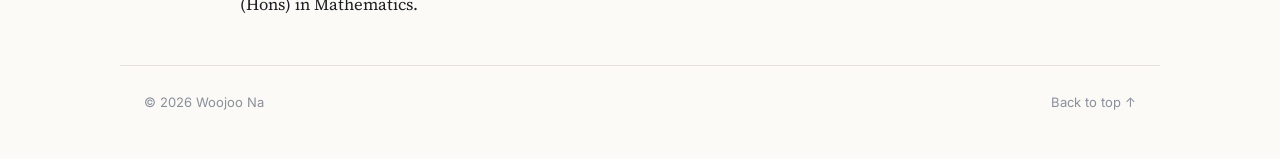
==== commit f07ffad4: "Earlier work: one mathematical diagram per item, sharper descriptions Each entry gets a small inline" ====
--- a/index.html
+++ b/index.html
@@ -267,45 +267,51 @@
       <p class="muted">Undergraduate and early graduate research and projects, kept here for the record.</p>
       <ul class="earlier">
         <li>
+          <figure class="dia-box"><svg class="dia" viewBox="0 0 100 100" role="img" aria-label="Cayley graph with a highlighted walk"><line class="d-a" x1="50.0" y1="16.0" x2="79.4" y2="33.0"/><line class="d-a" x1="79.4" y1="33.0" x2="79.4" y2="67.0"/><line class="d-a" x1="79.4" y1="67.0" x2="50.0" y2="84.0"/><line class="d-a" x1="50.0" y1="84.0" x2="20.6" y2="67.0"/><line class="d-a" x1="20.6" y1="67.0" x2="20.6" y2="33.0"/><line class="d-a" x1="20.6" y1="33.0" x2="50.0" y2="16.0"/><line class="d-b" x1="50.0" y1="16.0" x2="50.0" y2="84.0"/><line class="d-b" x1="79.4" y1="33.0" x2="20.6" y2="67.0"/><line class="d-b" x1="79.4" y1="67.0" x2="20.6" y2="33.0"/><polyline class="d-walk" points="50.0,16.0 79.4,33.0 20.6,67.0 20.6,33.0"/><circle class="d-node" cx="50.0" cy="16.0" r="3.4"/><circle class="d-node" cx="79.4" cy="33.0" r="3.4"/><circle class="d-node" cx="79.4" cy="67.0" r="3.4"/><circle class="d-node" cx="50.0" cy="84.0" r="3.4"/><circle class="d-node" cx="20.6" cy="67.0" r="3.4"/><circle class="d-node" cx="20.6" cy="33.0" r="3.4"/><circle class="d-start" cx="50.0" cy="16.0" r="3.6"/></svg></figure>
           <div>
             <span class="etitle">Trapdoor attacks on Cayley hash function parameters</span>
             <span class="emeta">Alexander Allin, <b>Woojoo Na</b>, Christophe Petit &middot; presented at <a href="https://malb.io/imacc2019/">IMACC 2019</a></span>
-            <span class="edesc">Group-theoretic trapdoor attacks on Cayley hash function parameters. Undergraduate research at the Oxford Mathematical Institute.</span>
-          </div>
-        </li>
-        <li>
+            <span class="edesc">A Cayley hash sends a bit string m<sub>1</sub>&hellip;m<sub>k</sub> to the product A<sub>m<sub>1</sub></sub>&middot;&middot;&middot;A<sub>m<sub>k</sub></sub> in a finite group, a walk in its Cayley graph. Using the group structure, we gave a trapdoor attack on the parameters proposed at NutMiC 2019. Undergraduate research, Oxford Mathematical Institute.</span>
+          </div>
+        </li>
+        <li>
+          <figure class="dia-box"><svg class="dia" viewBox="0 0 100 100" role="img" aria-label="Square lattice; each cell holds a motif and its half-turn about the cell centre"><g class="d-grid"><line x1="14" y1="14" x2="14" y2="86"/><line x1="50" y1="14" x2="50" y2="86"/><line x1="86" y1="14" x2="86" y2="86"/><line x1="14" y1="14" x2="86" y2="14"/><line x1="14" y1="50" x2="86" y2="50"/><line x1="14" y1="86" x2="86" y2="86"/></g><path class="d-motif" d="M23 38 L23 23 L33 23 M23 30 L30 30"/><path class="d-motif2" d="M23 38 L23 23 L33 23 M23 30 L30 30" transform="rotate(180 32 32)"/><rect class="d-rot" x="30.2" y="30.2" width="3.6" height="3.6" transform="rotate(45 32 32)"/><path class="d-motif" d="M23 74 L23 59 L33 59 M23 66 L30 66"/><path class="d-motif2" d="M23 74 L23 59 L33 59 M23 66 L30 66" transform="rotate(180 32 68)"/><rect class="d-rot" x="30.2" y="66.2" width="3.6" height="3.6" transform="rotate(45 32 68)"/><path class="d-motif" d="M59 38 L59 23 L69 23 M59 30 L66 30"/><path class="d-motif2" d="M59 38 L59 23 L69 23 M59 30 L66 30" transform="rotate(180 68 32)"/><rect class="d-rot" x="66.2" y="30.2" width="3.6" height="3.6" transform="rotate(45 68 32)"/><path class="d-motif" d="M59 74 L59 59 L69 59 M59 66 L66 66"/><path class="d-motif2" d="M59 74 L59 59 L69 59 M59 66 L66 66" transform="rotate(180 68 68)"/><rect class="d-rot" x="66.2" y="66.2" width="3.6" height="3.6" transform="rotate(45 68 68)"/></svg></figure>
+          <div>
+            <span class="etitle">p2-equivariant convolutional networks on MNIST</span>
+            <span class="emeta">Machine learning course project, 2022</span>
+            <span class="edesc">A layer f is G-equivariant when f(g&middot;x) = g&middot;f(x) for every g in G. With G = p2, the wallpaper group of translations and half-turns, we studied group-equivariant CNNs, their uses and their limits, with experiments on MNIST.</span>
+          </div>
+        </li>
+        <li>
+          <figure class="dia-box"><svg class="dia" viewBox="0 0 100 100" role="img" aria-label="Two convex regions of points in a quality space"><path class="d-axis" d="M14 12 L14 86 L90 86"/><polygon class="d-region" points="24,64 30,40 48,34 56,52 44,70"/><polygon class="d-region2" points="58,30 74,20 86,34 80,52 64,48"/><circle class="d-dot" cx="34" cy="50" r="2.3"/><circle class="d-dot" cx="40" cy="58" r="2.3"/><circle class="d-dot" cx="44" cy="44" r="2.3"/><circle class="d-dot" cx="36" cy="62" r="2.3"/><circle class="d-dot" cx="48" cy="52" r="2.3"/><circle class="d-dot2" cx="70" cy="30" r="2.3"/><circle class="d-dot2" cx="76" cy="38" r="2.3"/><circle class="d-dot2" cx="68" cy="42" r="2.3"/><circle class="d-dot2" cx="80" cy="44" r="2.3"/><circle class="d-out" cx="60" cy="72" r="2.6"/></svg></figure>
           <div>
             <span class="etitle">Conceptual space of a transformer encoder</span>
             <span class="emeta">Undergraduate summer research, Oxford Computer Science (Thomas Lukasiewicz), 2019</span>
-            <span class="edesc">The relationship between transformer encoder word embeddings and conceptual-space geometry.</span>
-          </div>
-        </li>
-        <li>
+            <span class="edesc">In conceptual-space theory a concept is a convex region of a space of qualities. We studied how transformer encoder word embeddings relate to this geometry.</span>
+          </div>
+        </li>
+        <li>
+          <figure class="dia-box"><svg class="dia" viewBox="0 0 100 100" role="img" aria-label="Directed graph with one missing edge"><defs><marker id="ar" viewBox="0 0 6 6" refX="5" refY="3" markerWidth="5" markerHeight="5" orient="auto"><path class="d-arrow" d="M0 0 L6 3 L0 6 z"/></marker></defs><line class="d-edge" x1="28.0" y1="25.5" x2="68.0" y2="22.5" marker-end="url(#ar)"/><line class="d-edge" x1="26.4" y1="30.1" x2="45.6" y2="47.9" marker-end="url(#ar)"/><line class="d-edge" x1="53.7" y1="47.3" x2="70.3" y2="26.7" marker-end="url(#ar)"/><line class="d-edge" x1="45.3" y1="55.7" x2="24.7" y2="72.3" marker-end="url(#ar)"/><line class="d-edge" x1="26.0" y1="75.8" x2="74.0" y2="74.2" marker-end="url(#ar)"/><line class="d-missing" x1="54.8" y1="55.5" x2="75.2" y2="70.5"/><circle class="d-node" cx="22" cy="26" r="4.6"/><circle class="d-node" cx="74" cy="22" r="4.6"/><circle class="d-node" cx="50" cy="52" r="4.6"/><circle class="d-node" cx="20" cy="76" r="4.6"/><circle class="d-node" cx="80" cy="74" r="4.6"/><text class="d-q" x="71" y="58">?</text></svg></figure>
           <div>
             <span class="etitle">Knowledge graph completion</span>
             <span class="emeta">Undergraduate summer research, Oxford Computer Science (Thomas Lukasiewicz), 2018</span>
-            <span class="edesc">Knowledge graph completion for ontology reasoning.</span>
-          </div>
-        </li>
-        <li>
+            <span class="edesc">A knowledge graph is a set of triples (h, r, t), edges labelled by relations. Completion predicts the missing triples; we studied it for ontology reasoning.</span>
+          </div>
+        </li>
+        <li>
+          <figure class="dia-box"><svg class="dia" viewBox="0 0 100 100" role="img" aria-label="Tokens with two labelled spans joined by a relation arc"><defs><marker id="ar2" viewBox="0 0 6 6" refX="5" refY="3" markerWidth="5" markerHeight="5" orient="auto"><path class="d-arrow2" d="M0 0 L6 3 L0 6 z"/></marker></defs><g><rect class="d-tok" x="8" y="58" width="12" height="12" rx="2"/><rect class="d-span" x="23" y="58" width="18" height="12" rx="2"/><rect class="d-tok" x="44" y="58" width="10" height="12" rx="2"/><rect class="d-tok" x="57" y="58" width="8" height="12" rx="2"/><rect class="d-span2" x="68" y="58" width="22" height="12" rx="2"/></g><path class="d-arc" d="M32 56 C 38 30, 72 30, 79 56" marker-end="url(#ar2)"/><text class="d-lab" x="32" y="82" text-anchor="middle">drug</text><text class="d-lab" x="79" y="82" text-anchor="middle">reaction</text></svg></figure>
           <div>
             <span class="etitle">2018 n2c2 challenge: adverse drug events and medication extraction</span>
             <span class="emeta"><b>Woojoo Na</b>, Andrey Kormilitzin &middot; undergraduate poster session, Oxford Mathematical Institute, 2018 &middot; <a href="https://n2c2.dbmi.hms.harvard.edu/">n2c2</a></span>
-            <span class="edesc">CNN and character-level word-embedding models for concept and relation extraction from electronic health records.</span>
-          </div>
-        </li>
-        <li>
-          <div>
-            <span class="etitle">P2-equivariant convolutional networks on MNIST</span>
-            <span class="emeta">Machine learning course project, 2022</span>
-            <span class="edesc">The framework of group-equivariant CNNs, its applications and limitations, with experiments on MNIST.</span>
-          </div>
-        </li>
-        <li>
+            <span class="edesc">Concept and relation extraction from clinical notes: label spans of text, then the arcs between them, with CNN and character-level word-embedding models.</span>
+          </div>
+        </li>
+        <li>
+          <figure class="dia-box"><svg class="dia" viewBox="0 0 100 100" role="img" aria-label="Two point clouds separated by a curved decision boundary"><path class="d-boundary" d="M30 10 C 46 34, 52 60, 74 92"/><circle class="d-dot" cx="18" cy="40" r="2.6"/><circle class="d-dot" cx="26" cy="56" r="2.6"/><circle class="d-dot" cx="14" cy="62" r="2.6"/><circle class="d-dot" cx="30" cy="74" r="2.6"/><circle class="d-dot" cx="22" cy="30" r="2.6"/><circle class="d-dot" cx="36" cy="44" r="2.6"/><circle class="d-dot" cx="20" cy="82" r="2.6"/><circle class="d-out2" cx="66" cy="24" r="2.6"/><circle class="d-out2" cx="76" cy="40" r="2.6"/><circle class="d-out2" cx="84" cy="56" r="2.6"/><circle class="d-out2" cx="62" cy="48" r="2.6"/><circle class="d-out2" cx="72" cy="64" r="2.6"/><circle class="d-out2" cx="86" cy="30" r="2.6"/></svg></figure>
           <div>
             <span class="etitle">Fake news detection and its impact on financial markets</span>
             <span class="emeta">Brigade Commander Award, Republic of Korea Army start-up competition, 2021</span>
-            <span class="edesc">An online platform for fake-news detection with neural models, aimed at small investors exposed to fake news.</span>
+            <span class="edesc">An online platform that flags likely fake news with neural classifiers, aimed at small investors exposed to it.</span>
           </div>
         </li>
       </ul>
--- a/css/site.css
+++ b/css/site.css
@@ -217,7 +217,37 @@
 h3.sub { font-family: var(--serif); font-size: 21px; font-weight: 600; margin: 38px 0 4px; }
 .earlier { list-style: none; padding: 0; margin: 0; display: grid; grid-template-columns: repeat(2, minmax(0, 1fr)); gap: 14px; }
 .earlier { column-gap: 40px; row-gap: 0; }
-.earlier li { padding: 14px 0; border-top: 1px solid var(--rule); min-width: 0; }
+.earlier li { display: grid; grid-template-columns: 92px minmax(0, 1fr); gap: 18px; align-items: start; padding: 18px 0; border-top: 1px solid var(--rule); min-width: 0; }
+.dia-box { margin: 0; width: 92px; height: 92px; background: var(--fig-bg); border: 1px solid var(--rule); border-radius: 10px; display: grid; place-items: center; }
+.dia { width: 80px; height: 80px; overflow: visible; }
+.dia * { vector-effect: non-scaling-stroke; }
+.d-a, .d-edge, .d-axis, .d-grid line { stroke: var(--muted); stroke-width: 1.1; fill: none; }
+.d-grid line { stroke: var(--rule); stroke-width: 1.2; }
+.d-b { stroke: var(--muted); stroke-width: 1.1; stroke-dasharray: 3 3; fill: none; }
+.d-walk { stroke: var(--warm); stroke-width: 2.4; fill: none; stroke-linejoin: round; stroke-linecap: round; }
+.d-node { fill: var(--surface); stroke: var(--text); stroke-width: 1.2; }
+.d-start { fill: var(--warm); stroke: none; }
+.d-motif { stroke: var(--accent); stroke-width: 2; fill: none; stroke-linecap: round; stroke-linejoin: round; }
+.d-motif2 { stroke: var(--warm); stroke-width: 2; fill: none; stroke-linecap: round; stroke-linejoin: round; }
+.d-rot { fill: var(--text); stroke: none; }
+.d-region { fill: var(--accent-soft); stroke: var(--accent); stroke-width: 1.2; }
+.d-region2 { fill: color-mix(in srgb, var(--warm) 14%, transparent); stroke: var(--warm); stroke-width: 1.2; }
+.d-dot { fill: var(--accent); }
+.d-dot2 { fill: var(--warm); }
+.d-out { fill: var(--surface); stroke: var(--muted); stroke-width: 1.2; }
+.d-out2 { fill: var(--surface); stroke: var(--warm); stroke-width: 1.4; }
+.d-arrow { fill: var(--muted); }
+.d-arrow2 { fill: var(--accent); }
+.d-missing { stroke: var(--warm); stroke-width: 1.6; stroke-dasharray: 3 3; fill: none; }
+.d-q { fill: var(--warm); font: 600 13px var(--sans); }
+.d-tok { fill: none; stroke: var(--muted); stroke-width: 1.1; }
+.d-span { fill: var(--accent-soft); stroke: var(--accent); stroke-width: 1.4; }
+.d-span2 { fill: color-mix(in srgb, var(--warm) 14%, transparent); stroke: var(--warm); stroke-width: 1.4; }
+.d-arc { stroke: var(--accent); stroke-width: 1.6; fill: none; }
+.d-lab { fill: var(--muted); font: 9px var(--sans); }
+.d-boundary { stroke: var(--text); stroke-width: 1.4; stroke-dasharray: 5 3; fill: none; }
+.edesc sub { font-size: 0.72em; }
+.edesc sub sub { font-size: 0.8em; }
 .etitle { display: block; font-weight: 600; font-size: 16px; line-height: 1.35; }
 .emeta { display: block; font-family: var(--sans); font-size: 12.5px; color: var(--faint); margin: 4px 0 6px; line-height: 1.45; }
 .edesc { display: block; font-size: 15px; color: var(--muted); line-height: 1.5; }
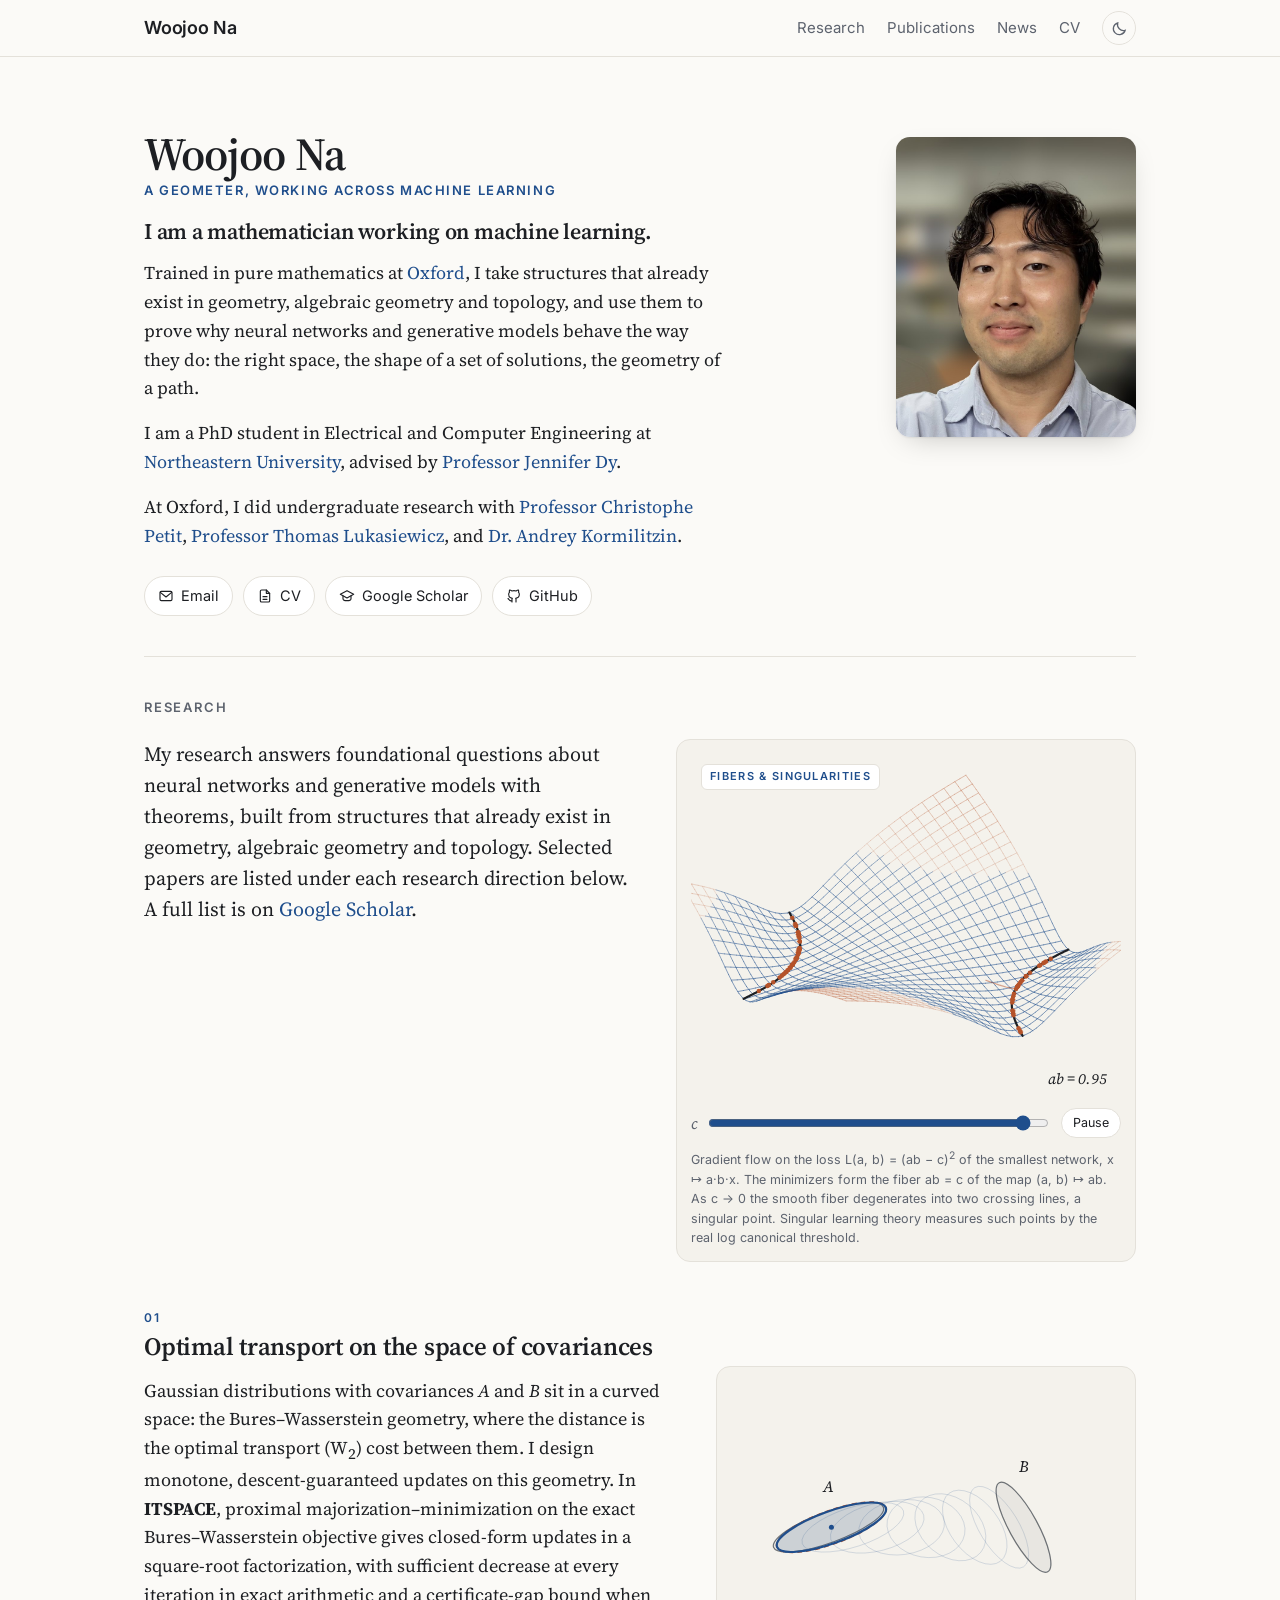
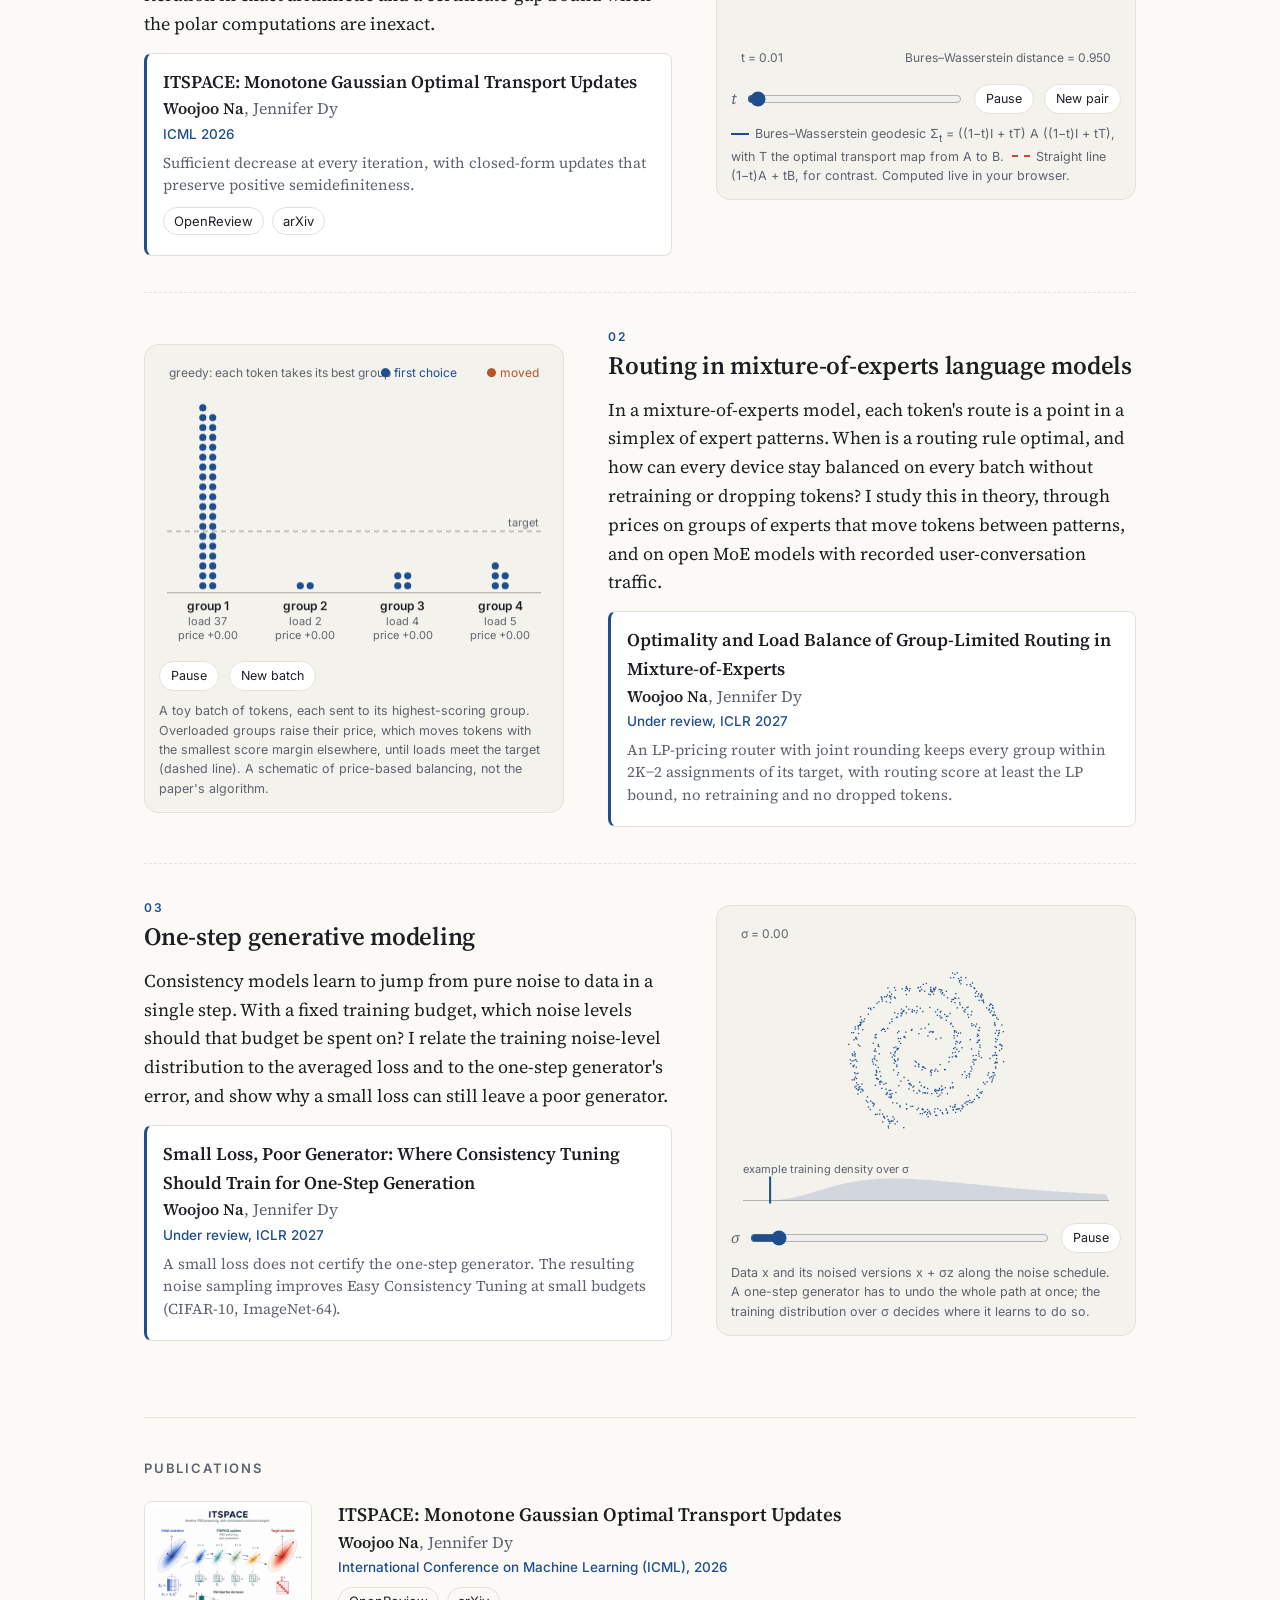
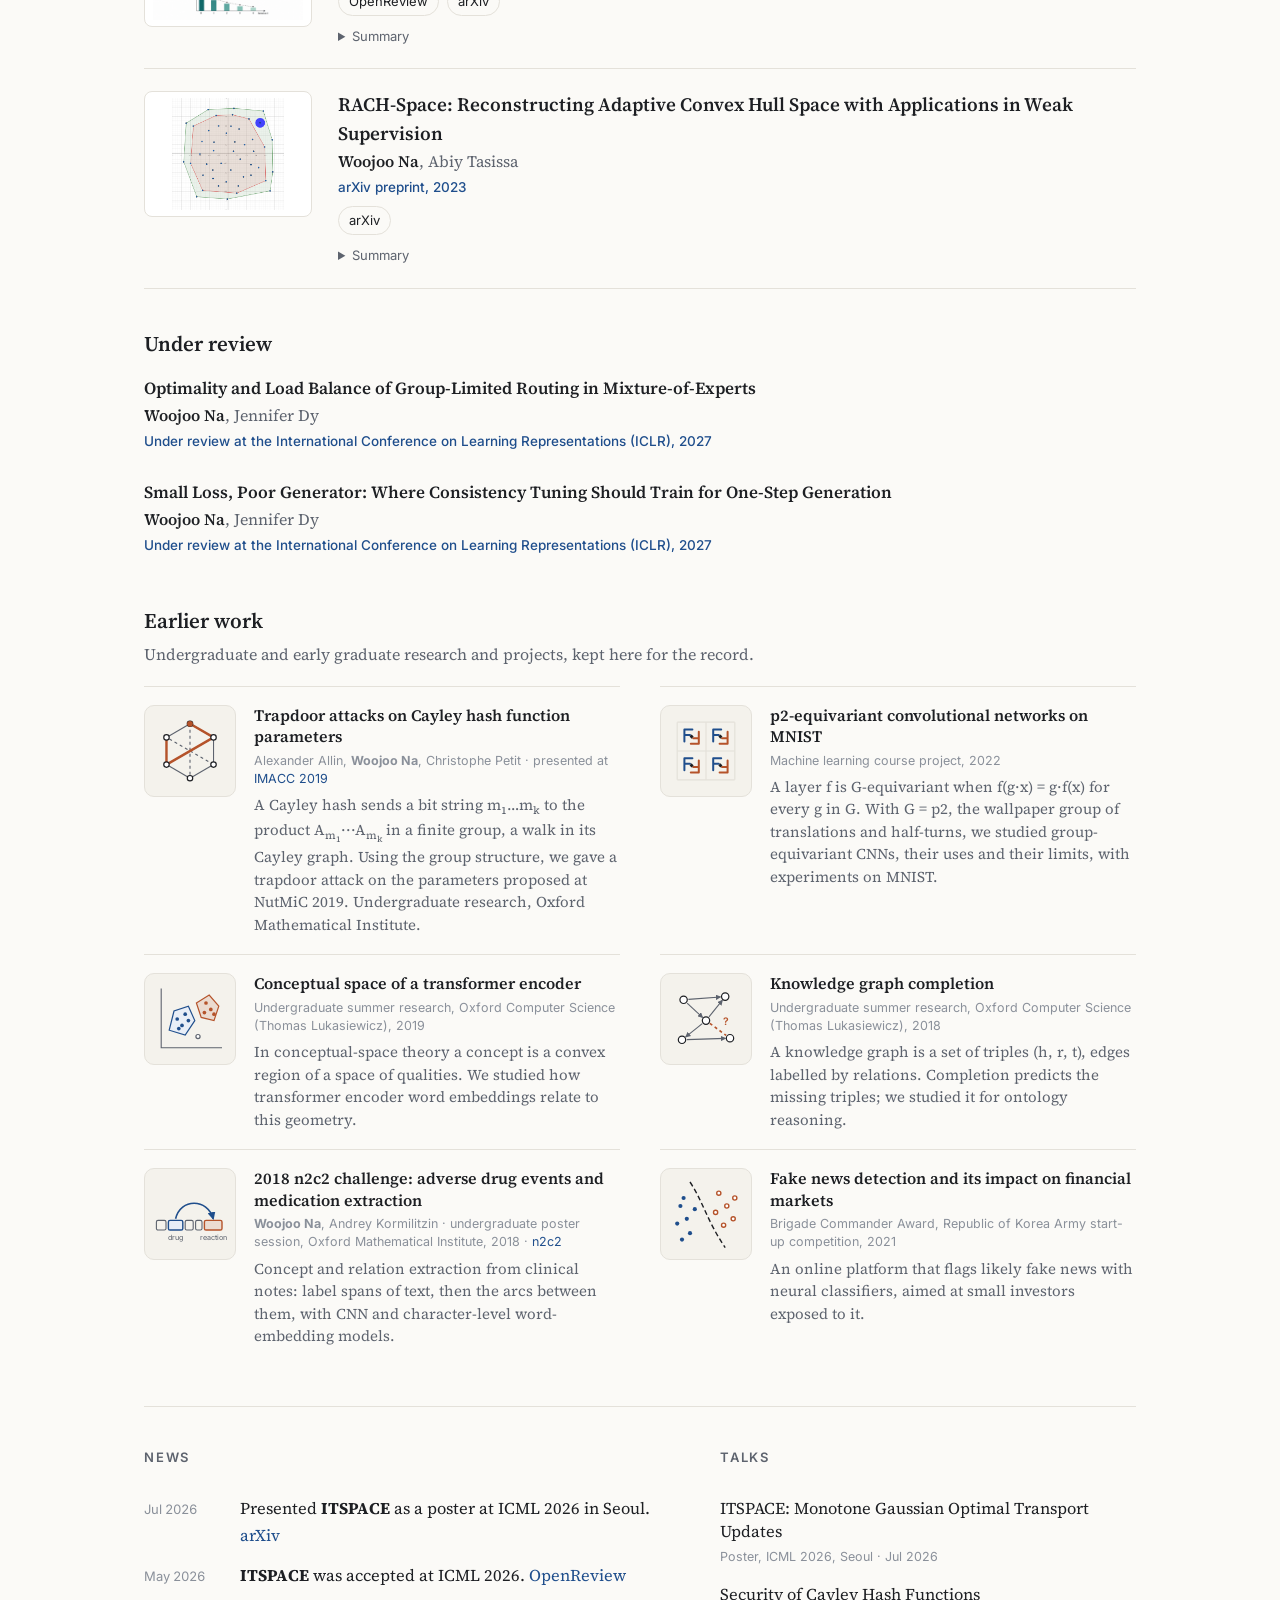
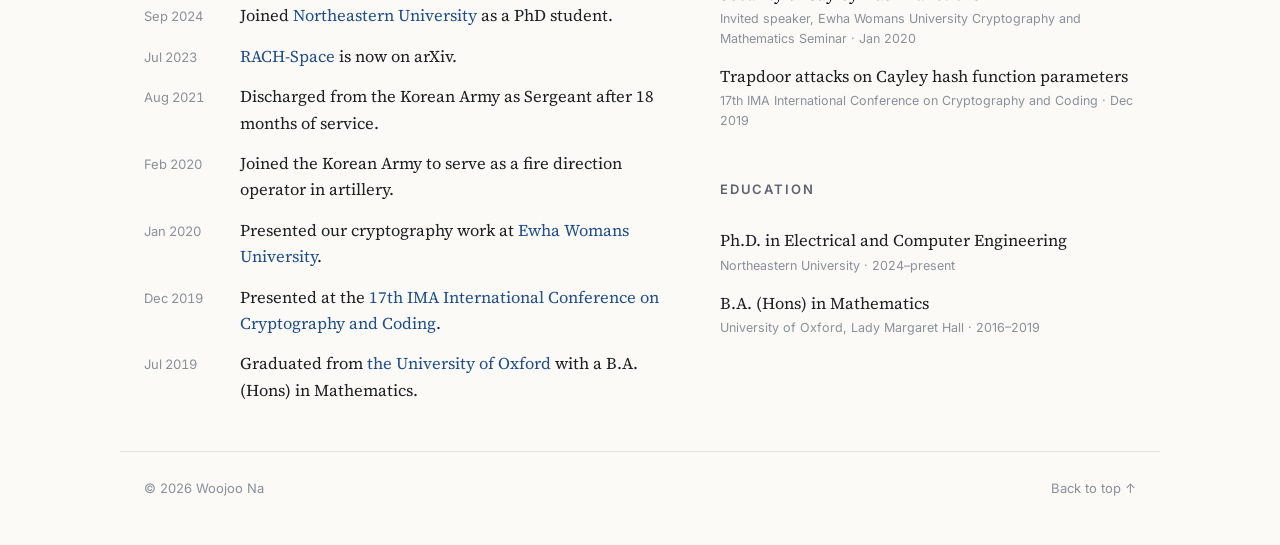
==== commit d2257948: "Research hero figure (fibers and singularities) and sharper bio - Research opens beside a live 3D fi" ====
--- a/index.html
+++ b/index.html
@@ -53,16 +53,18 @@
       <div class="intro-text">
         <h1>Woojoo Na</h1>
         <p class="tagline">A geometer, working across machine learning</p>
+        <p class="bio-lead">
+          I am a mathematician working on machine learning.
+        </p>
+        <p>
+          Trained in pure mathematics at <a href="https://www.ox.ac.uk/">Oxford</a>, I take structures that already
+          exist in geometry, algebraic geometry and topology, and use them to prove why neural networks and generative
+          models behave the way they do: the right space, the shape of a set of solutions, the geometry of a path.
+        </p>
         <p>
           I am a PhD student in Electrical and Computer Engineering at
           <a href="https://www.northeastern.edu/">Northeastern University</a>, advised by
           <a href="https://mllabneu.github.io/">Professor Jennifer Dy</a>.
-        </p>
-        <p>
-          I trained as a pure mathematician at <a href="https://www.ox.ac.uk/">Oxford</a>, and I approach machine learning
-          through the lens of geometry and topology: many hard problems become tractable once you find the right space,
-          the right shape of the feasible set, or the right path. I use that structure to design algorithms with
-          guarantees, across several areas of machine learning.
         </p>
         <p>
           At Oxford, I did undergraduate research with
@@ -89,12 +91,28 @@
     <!-- ============================== RESEARCH ============================== -->
     <section id="research" class="block">
       <h2>Research</h2>
-      <p class="lede">
-        My research answers foundational questions about neural networks and generative models with theorems,
-        built from structures that already exist in geometry, algebraic geometry and topology. Selected papers are
-        listed under each research direction below. A full list is on
-        <a href="https://scholar.google.com/citations?user=VjtokXUAAAAJ">Google Scholar</a>.
-      </p>
+      <div class="research-intro">
+        <p class="lede">
+          My research answers foundational questions about neural networks and generative models with theorems,
+          built from structures that already exist in geometry, algebraic geometry and topology. Selected papers are
+          listed under each research direction below. A full list is on
+          <a href="https://scholar.google.com/citations?user=VjtokXUAAAAJ">Google Scholar</a>.
+        </p>
+        <figure class="fig fig-hero" data-fig="fiber">
+          <span class="chip">Fibers &amp; singularities</span>
+          <canvas aria-label="Animation: gradient flow on the loss surface (ab minus c) squared. Particles slide onto the curve ab = c, which degenerates into two crossing lines as c goes to zero." role="img"></canvas>
+          <div class="fig-controls">
+            <label>c <input type="range" min="0" max="1" step="0.001" value="1" data-role="t" aria-label="Target value c"></label>
+            <button type="button" data-role="play" aria-label="Pause animation">Pause</button>
+          </div>
+          <figcaption>
+            Gradient flow on the loss L(a, b) = (ab &minus; c)<sup>2</sup> of the smallest network, x &#8614; a&middot;b&middot;x.
+            The minimizers form the fiber ab = c of the map (a, b) &#8614; ab. As c &rarr; 0 the smooth fiber degenerates
+            into two crossing lines, a singular point. Singular learning theory measures such points by the real log
+            canonical threshold.
+          </figcaption>
+        </figure>
+      </div>
 
       <!-- Theme 1: Optimal transport -->
       <article class="theme" id="ot">
--- a/css/site.css
+++ b/css/site.css
@@ -275,3 +275,16 @@
 }
 .footer a { color: var(--faint); }
 .footer a:hover { color: var(--text); }
+
+/* ---------- research intro with hero figure ---------- */
+.bio-lead { font-size: 22px; line-height: 1.4; font-weight: 600; letter-spacing: -0.01em; margin-bottom: 12px !important; }
+.research-intro { display: grid; grid-template-columns: minmax(0, 1fr) minmax(0, 460px); gap: 44px; align-items: start; padding-bottom: 12px; }
+.research-intro .lede { margin: 0; }
+.fig-hero { position: relative; }
+.fig-hero canvas { aspect-ratio: 5 / 4; }
+.chip {
+  position: absolute; top: 24px; left: 24px; z-index: 1;
+  font-family: var(--sans); font-size: 11px; font-weight: 600; letter-spacing: .12em; text-transform: uppercase;
+  color: var(--accent); background: var(--surface); border: 1px solid var(--rule); border-radius: 6px; padding: 3px 8px;
+}
+@media (max-width: 860px) { .research-intro { grid-template-columns: 1fr; gap: 24px; } }
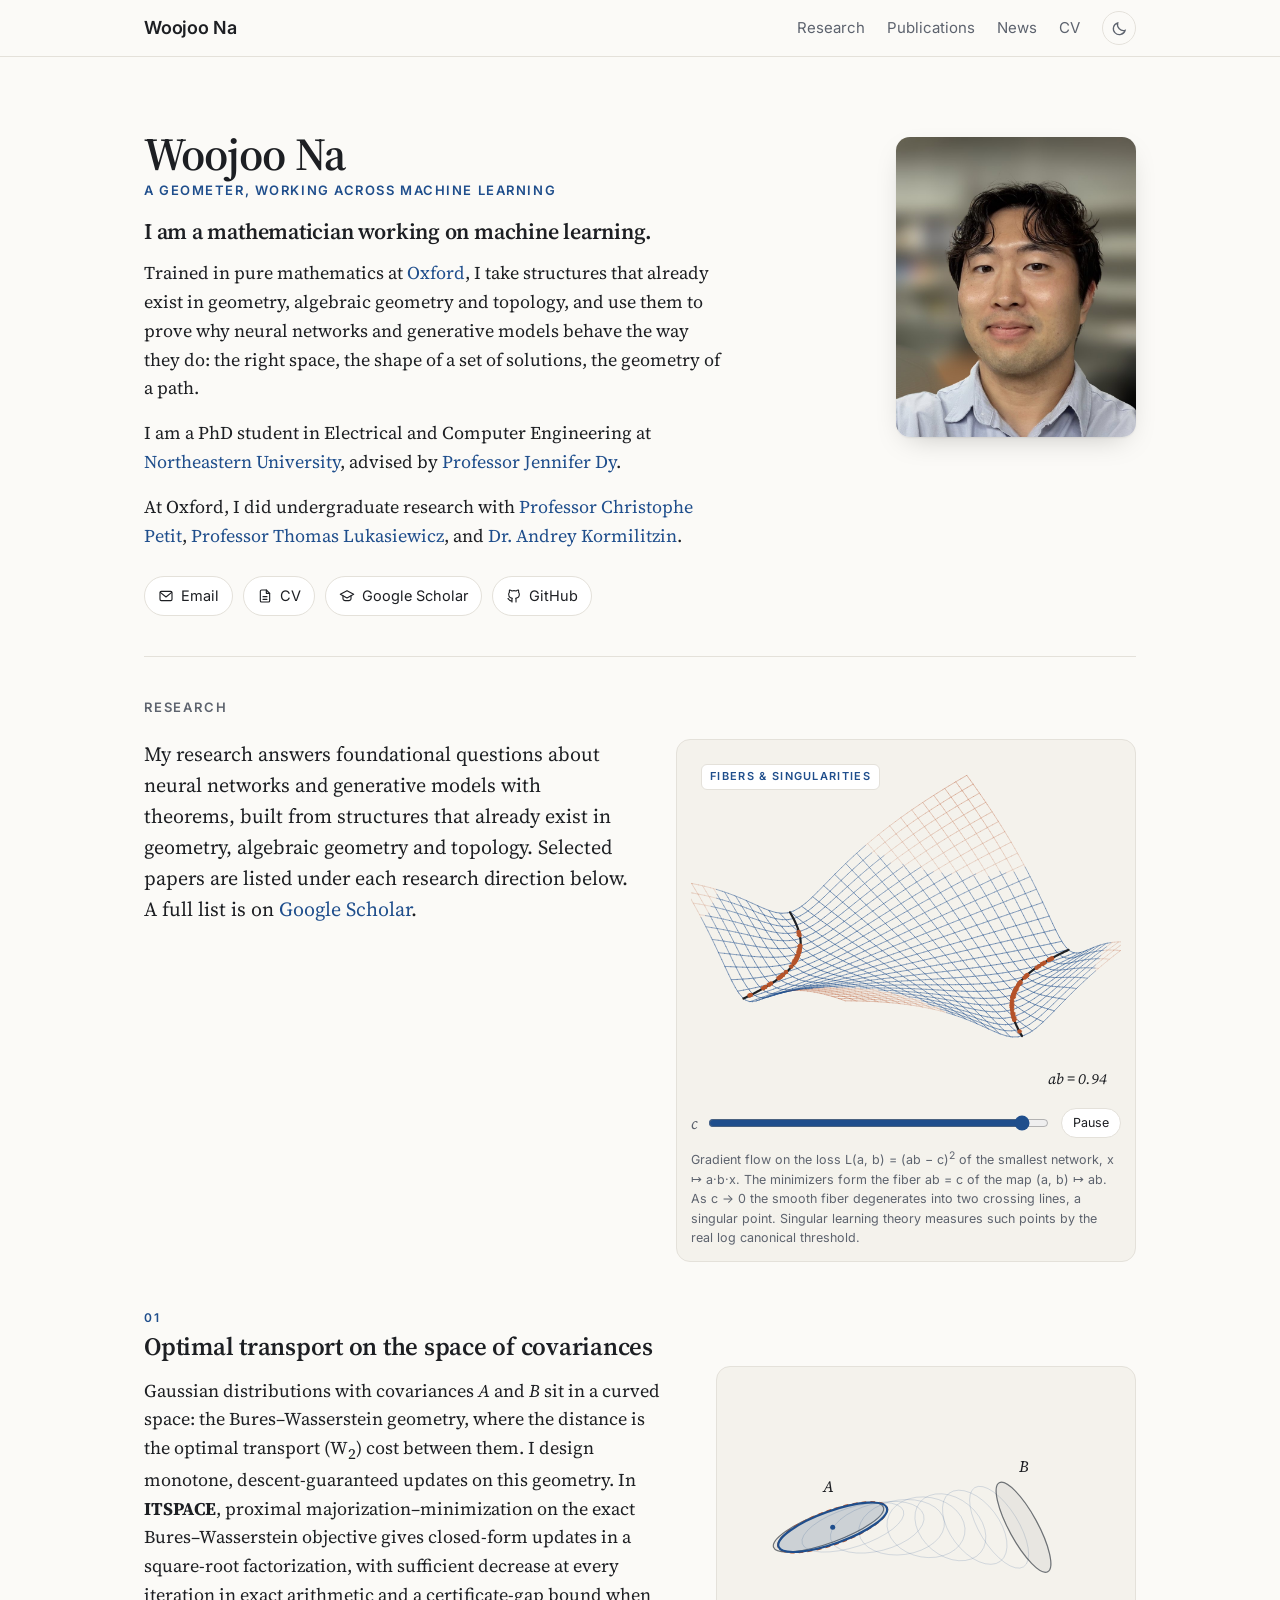
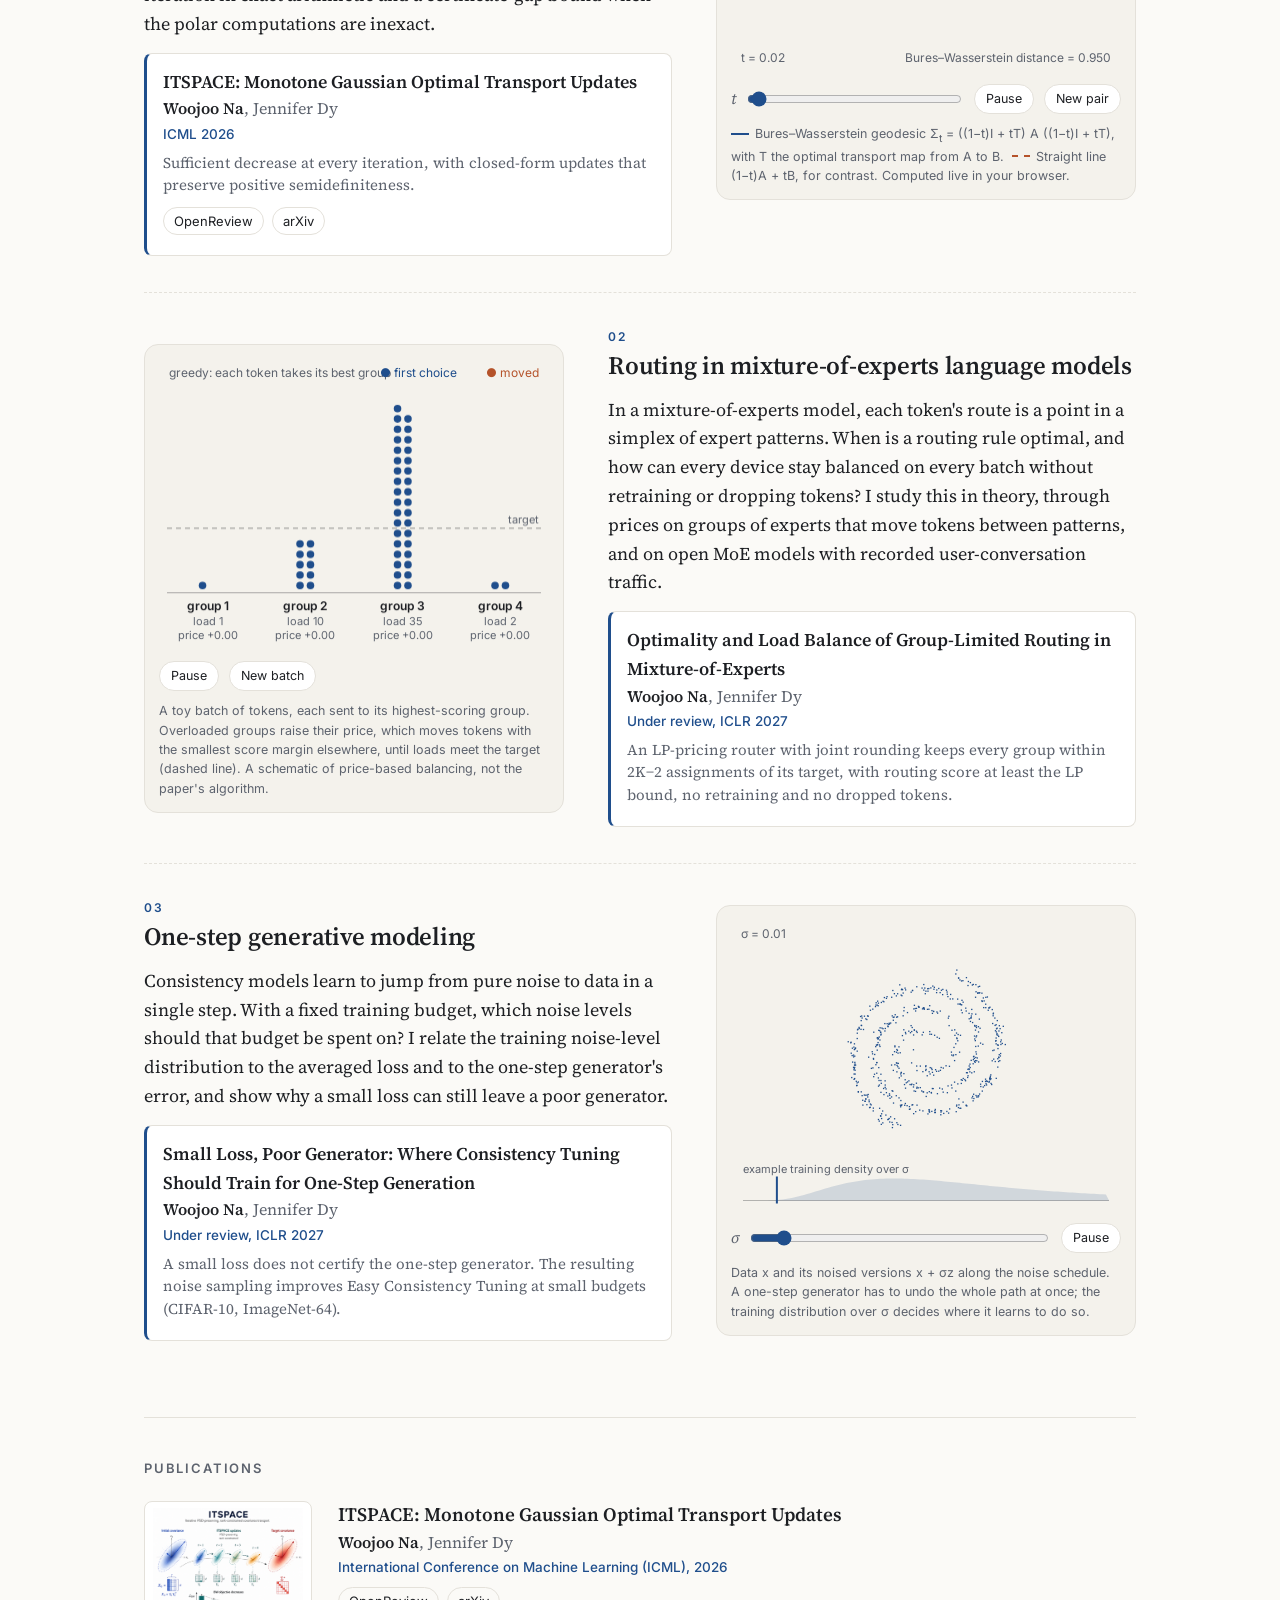
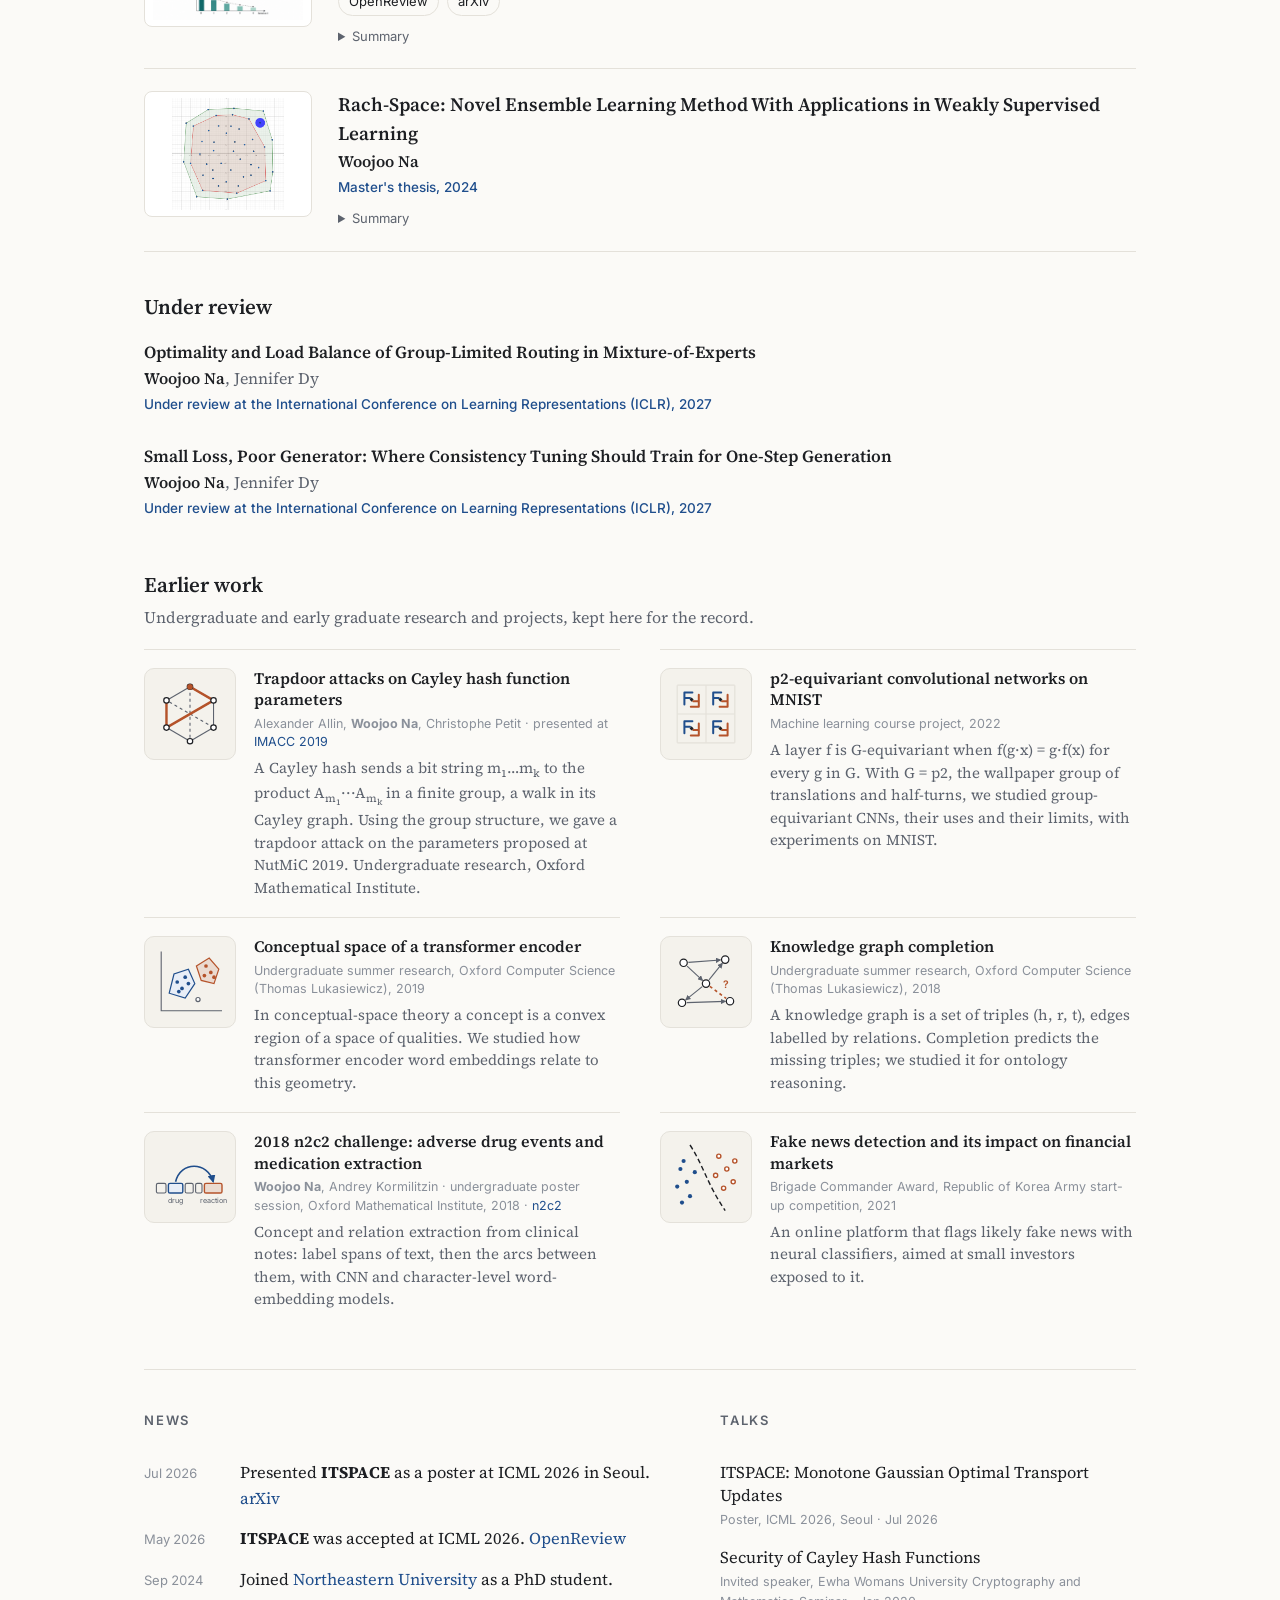
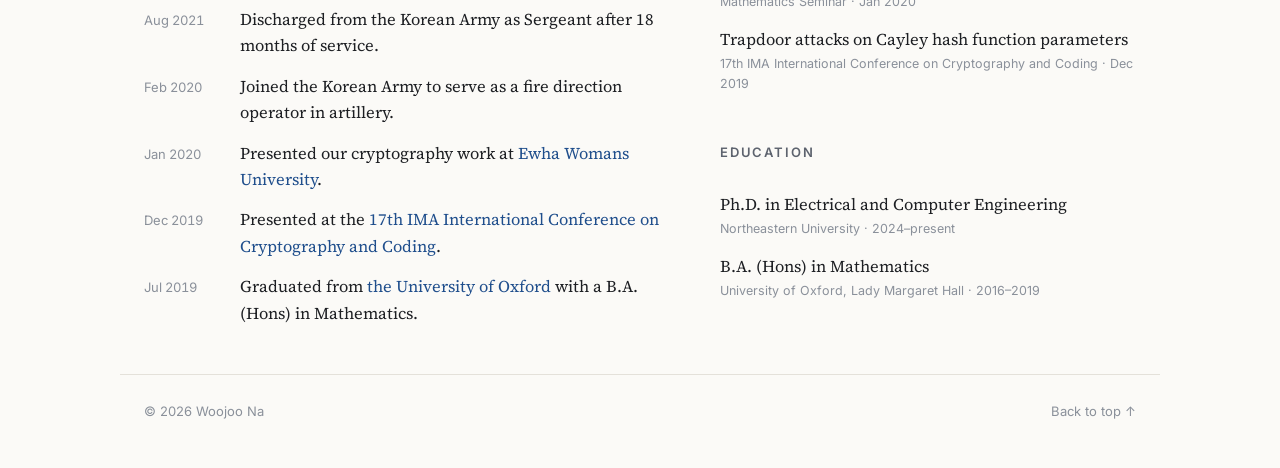
==== commit 36b653db: "List Rach-Space as the master's thesis; drop the arXiv preprint Co-Authored-By: Claude Opus 5.5 <nor" ====
--- a/index.html
+++ b/index.html
@@ -249,18 +249,14 @@
         <li class="pub">
           <img class="thumb" src="images/convexpeel.png" alt="" loading="lazy">
           <div>
-            <a class="ptitle" href="https://arxiv.org/abs/2307.04870">RACH-Space: Reconstructing Adaptive Convex Hull Space with Applications in Weak Supervision</a>
-            <span class="authors"><b>Woojoo Na</b>, Abiy Tasissa</span>
-            <span class="venue">arXiv preprint, 2023</span>
-            <span class="links">
-              <a href="https://arxiv.org/abs/2307.04870">arXiv</a>
-            </span>
+            <span class="ptitle">Rach-Space: Novel Ensemble Learning Method With Applications in Weakly Supervised Learning</span>
+            <span class="authors"><b>Woojoo Na</b></span>
+            <span class="venue">Master's thesis, 2024</span>
             <details>
               <summary>Summary</summary>
               <p>
-                An algorithm for labeling unlabeled data in weakly supervised learning from incomplete, noisy
-                information about the labels, based on reconstructing an adaptive convex hull. It reported
-                state-of-the-art performance on the weak-supervision benchmark tasks considered at the time.
+                An ensemble method for weakly supervised learning that labels unlabeled data from incomplete, noisy
+                information about the labels, by reconstructing an adaptive convex hull.
               </p>
             </details>
           </div>
@@ -343,7 +339,6 @@
           <li><time>Jul 2026</time><span>Presented <b>ITSPACE</b> as a poster at ICML 2026 in Seoul. <a href="https://arxiv.org/abs/2606.30523">arXiv</a></span></li>
           <li><time>May 2026</time><span><b>ITSPACE</b> was accepted at ICML 2026. <a href="https://openreview.net/forum?id=BdCjuNqZst">OpenReview</a></span></li>
           <li><time>Sep 2024</time><span>Joined <a href="https://www.northeastern.edu/">Northeastern University</a> as a PhD student.</span></li>
-          <li><time>Jul 2023</time><span><a href="https://arxiv.org/abs/2307.04870">RACH-Space</a> is now on arXiv.</span></li>
           <li><time>Aug 2021</time><span>Discharged from the Korean Army as Sergeant after 18 months of service.</span></li>
           <li><time>Feb 2020</time><span>Joined the Korean Army to serve as a fire direction operator in artillery.</span></li>
           <li><time>Jan 2020</time><span>Presented our cryptography work at <a href="https://cms.ewha.ac.kr/user/indexSub.action?codyMenuSeq=9524012&amp;siteId=hsl&amp;menuUIType=top">Ewha Womans University</a>.</span></li>
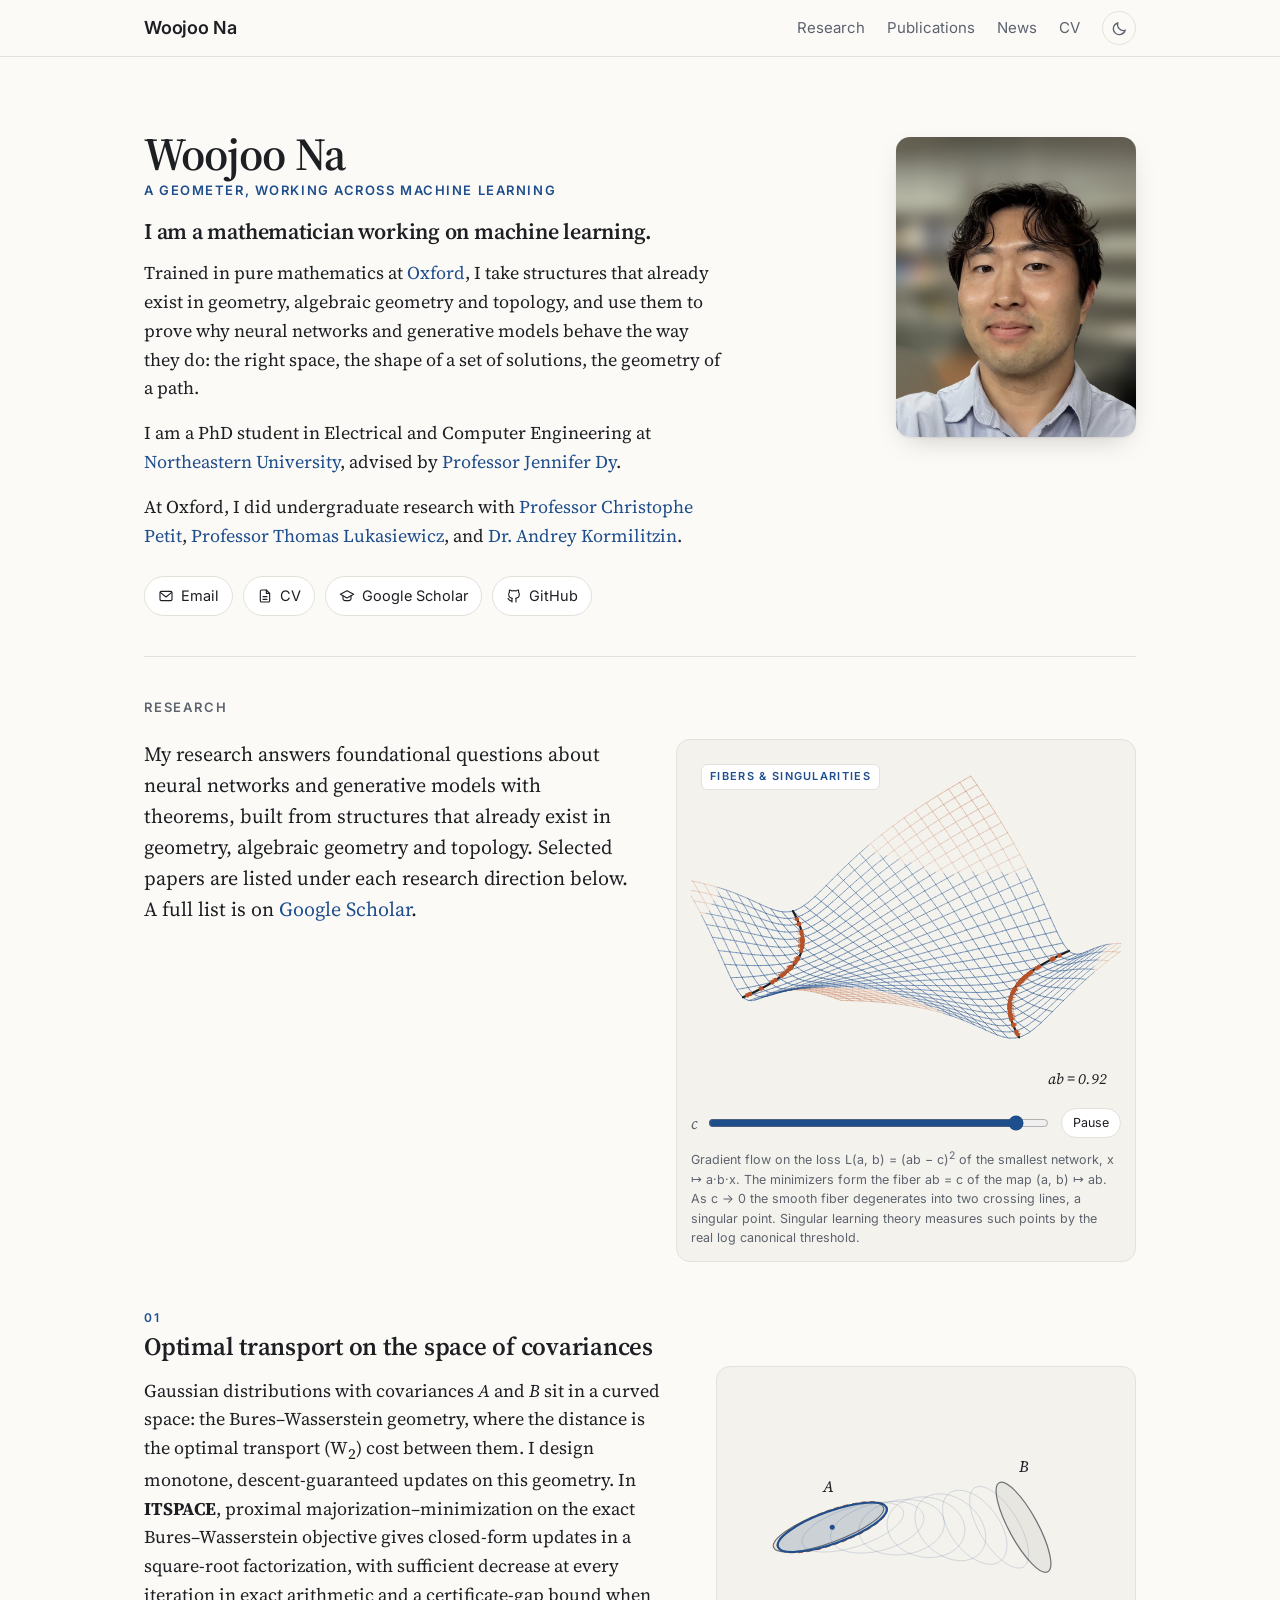
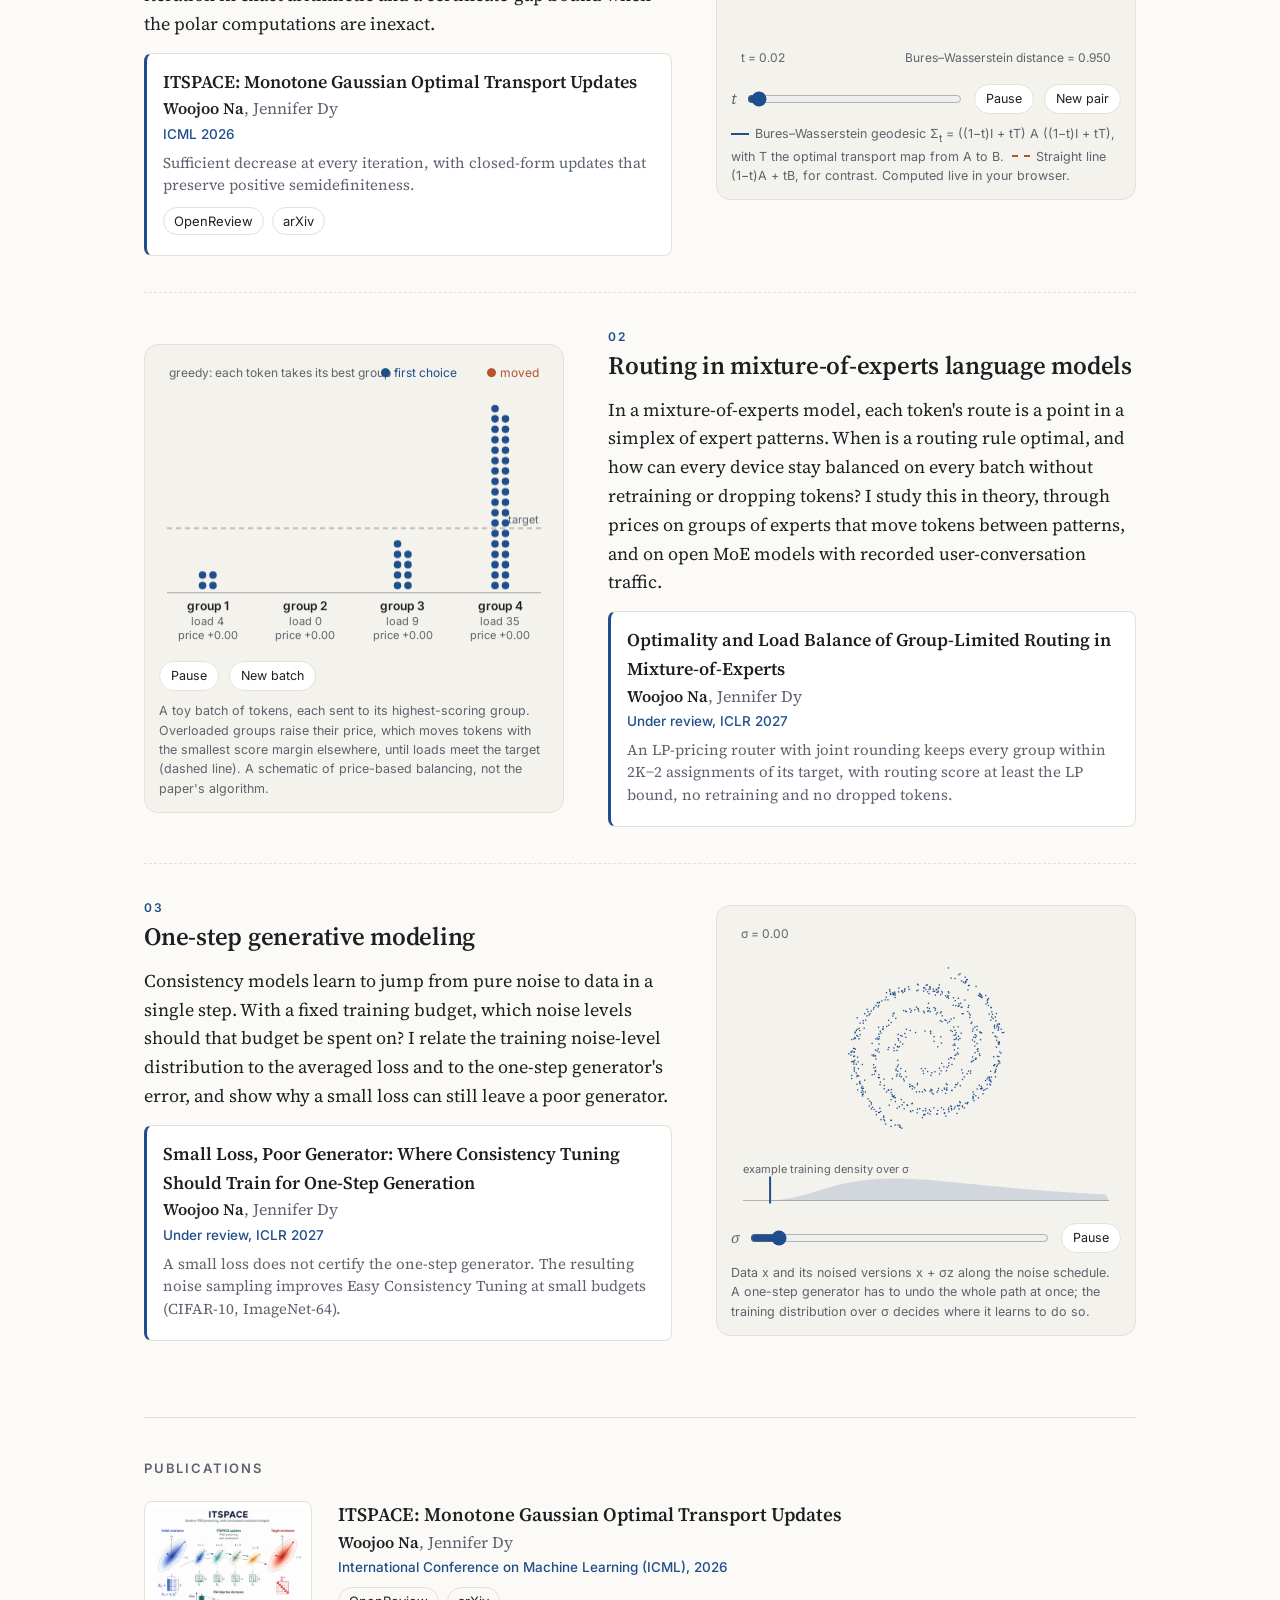
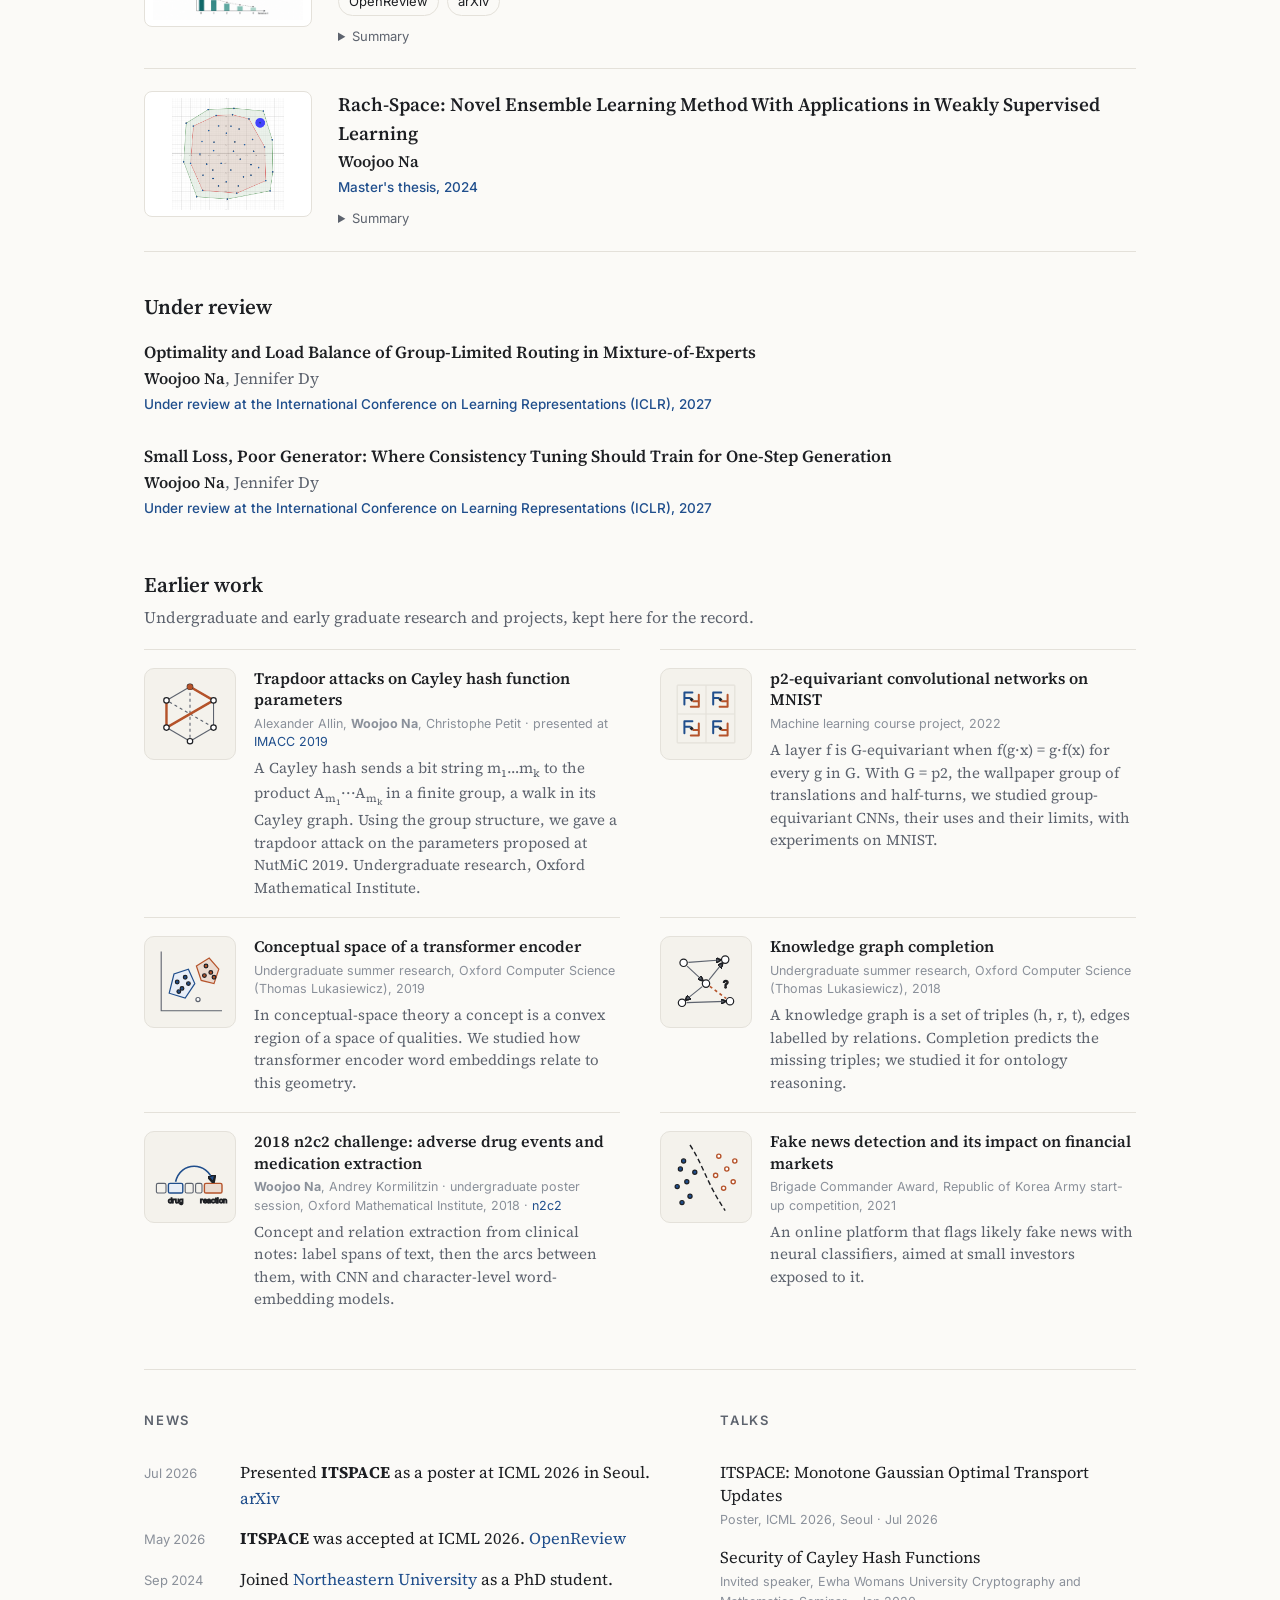
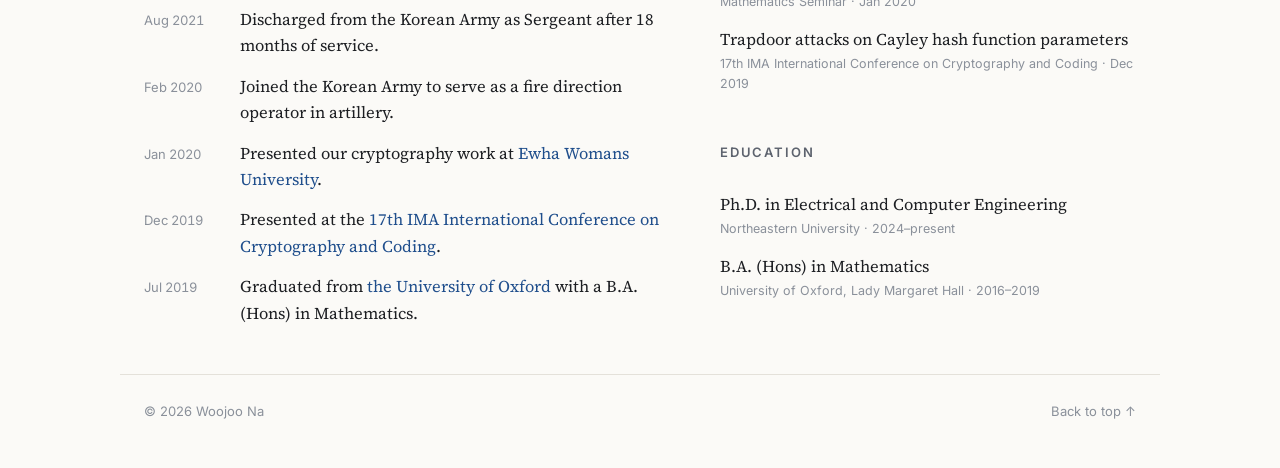
==== commit ecafe5d6: "Fix huge black diagrams: cache-bust CSS/JS and size SVGs inline Browsers kept the old cached site.cs" ====
--- a/index.html
+++ b/index.html
@@ -15,7 +15,7 @@
   <link rel="preconnect" href="https://fonts.googleapis.com">
   <link rel="preconnect" href="https://fonts.gstatic.com" crossorigin>
   <link href="https://fonts.googleapis.com/css2?family=Inter:wght@400;500;600&family=Source+Serif+4:ital,opsz,wght@0,8..60,400;0,8..60,600;1,8..60,400&display=swap" rel="stylesheet">
-  <link rel="stylesheet" href="css/site.css">
+  <link rel="stylesheet" href="css/site.css?v=202611241038">
   <script>
     // Apply the saved theme before first paint to avoid a flash.
     (function () {
@@ -281,7 +281,7 @@
       <p class="muted">Undergraduate and early graduate research and projects, kept here for the record.</p>
       <ul class="earlier">
         <li>
-          <figure class="dia-box"><svg class="dia" viewBox="0 0 100 100" role="img" aria-label="Cayley graph with a highlighted walk"><line class="d-a" x1="50.0" y1="16.0" x2="79.4" y2="33.0"/><line class="d-a" x1="79.4" y1="33.0" x2="79.4" y2="67.0"/><line class="d-a" x1="79.4" y1="67.0" x2="50.0" y2="84.0"/><line class="d-a" x1="50.0" y1="84.0" x2="20.6" y2="67.0"/><line class="d-a" x1="20.6" y1="67.0" x2="20.6" y2="33.0"/><line class="d-a" x1="20.6" y1="33.0" x2="50.0" y2="16.0"/><line class="d-b" x1="50.0" y1="16.0" x2="50.0" y2="84.0"/><line class="d-b" x1="79.4" y1="33.0" x2="20.6" y2="67.0"/><line class="d-b" x1="79.4" y1="67.0" x2="20.6" y2="33.0"/><polyline class="d-walk" points="50.0,16.0 79.4,33.0 20.6,67.0 20.6,33.0"/><circle class="d-node" cx="50.0" cy="16.0" r="3.4"/><circle class="d-node" cx="79.4" cy="33.0" r="3.4"/><circle class="d-node" cx="79.4" cy="67.0" r="3.4"/><circle class="d-node" cx="50.0" cy="84.0" r="3.4"/><circle class="d-node" cx="20.6" cy="67.0" r="3.4"/><circle class="d-node" cx="20.6" cy="33.0" r="3.4"/><circle class="d-start" cx="50.0" cy="16.0" r="3.6"/></svg></figure>
+          <figure class="dia-box"><svg class="dia" width="80" height="80" viewBox="0 0 100 100" fill="none" stroke="currentColor" stroke-width="1.2" role="img" aria-label="Cayley graph with a highlighted walk"><line class="d-a" x1="50.0" y1="16.0" x2="79.4" y2="33.0"/><line class="d-a" x1="79.4" y1="33.0" x2="79.4" y2="67.0"/><line class="d-a" x1="79.4" y1="67.0" x2="50.0" y2="84.0"/><line class="d-a" x1="50.0" y1="84.0" x2="20.6" y2="67.0"/><line class="d-a" x1="20.6" y1="67.0" x2="20.6" y2="33.0"/><line class="d-a" x1="20.6" y1="33.0" x2="50.0" y2="16.0"/><line class="d-b" x1="50.0" y1="16.0" x2="50.0" y2="84.0"/><line class="d-b" x1="79.4" y1="33.0" x2="20.6" y2="67.0"/><line class="d-b" x1="79.4" y1="67.0" x2="20.6" y2="33.0"/><polyline class="d-walk" points="50.0,16.0 79.4,33.0 20.6,67.0 20.6,33.0"/><circle class="d-node" cx="50.0" cy="16.0" r="3.4"/><circle class="d-node" cx="79.4" cy="33.0" r="3.4"/><circle class="d-node" cx="79.4" cy="67.0" r="3.4"/><circle class="d-node" cx="50.0" cy="84.0" r="3.4"/><circle class="d-node" cx="20.6" cy="67.0" r="3.4"/><circle class="d-node" cx="20.6" cy="33.0" r="3.4"/><circle class="d-start" cx="50.0" cy="16.0" r="3.6"/></svg></figure>
           <div>
             <span class="etitle">Trapdoor attacks on Cayley hash function parameters</span>
             <span class="emeta">Alexander Allin, <b>Woojoo Na</b>, Christophe Petit &middot; presented at <a href="https://malb.io/imacc2019/">IMACC 2019</a></span>
@@ -289,7 +289,7 @@
           </div>
         </li>
         <li>
-          <figure class="dia-box"><svg class="dia" viewBox="0 0 100 100" role="img" aria-label="Square lattice; each cell holds a motif and its half-turn about the cell centre"><g class="d-grid"><line x1="14" y1="14" x2="14" y2="86"/><line x1="50" y1="14" x2="50" y2="86"/><line x1="86" y1="14" x2="86" y2="86"/><line x1="14" y1="14" x2="86" y2="14"/><line x1="14" y1="50" x2="86" y2="50"/><line x1="14" y1="86" x2="86" y2="86"/></g><path class="d-motif" d="M23 38 L23 23 L33 23 M23 30 L30 30"/><path class="d-motif2" d="M23 38 L23 23 L33 23 M23 30 L30 30" transform="rotate(180 32 32)"/><rect class="d-rot" x="30.2" y="30.2" width="3.6" height="3.6" transform="rotate(45 32 32)"/><path class="d-motif" d="M23 74 L23 59 L33 59 M23 66 L30 66"/><path class="d-motif2" d="M23 74 L23 59 L33 59 M23 66 L30 66" transform="rotate(180 32 68)"/><rect class="d-rot" x="30.2" y="66.2" width="3.6" height="3.6" transform="rotate(45 32 68)"/><path class="d-motif" d="M59 38 L59 23 L69 23 M59 30 L66 30"/><path class="d-motif2" d="M59 38 L59 23 L69 23 M59 30 L66 30" transform="rotate(180 68 32)"/><rect class="d-rot" x="66.2" y="30.2" width="3.6" height="3.6" transform="rotate(45 68 32)"/><path class="d-motif" d="M59 74 L59 59 L69 59 M59 66 L66 66"/><path class="d-motif2" d="M59 74 L59 59 L69 59 M59 66 L66 66" transform="rotate(180 68 68)"/><rect class="d-rot" x="66.2" y="66.2" width="3.6" height="3.6" transform="rotate(45 68 68)"/></svg></figure>
+          <figure class="dia-box"><svg class="dia" width="80" height="80" viewBox="0 0 100 100" fill="none" stroke="currentColor" stroke-width="1.2" role="img" aria-label="Square lattice; each cell holds a motif and its half-turn about the cell centre"><g class="d-grid"><line x1="14" y1="14" x2="14" y2="86"/><line x1="50" y1="14" x2="50" y2="86"/><line x1="86" y1="14" x2="86" y2="86"/><line x1="14" y1="14" x2="86" y2="14"/><line x1="14" y1="50" x2="86" y2="50"/><line x1="14" y1="86" x2="86" y2="86"/></g><path class="d-motif" d="M23 38 L23 23 L33 23 M23 30 L30 30"/><path class="d-motif2" d="M23 38 L23 23 L33 23 M23 30 L30 30" transform="rotate(180 32 32)"/><rect class="d-rot" x="30.2" y="30.2" width="3.6" height="3.6" transform="rotate(45 32 32)"/><path class="d-motif" d="M23 74 L23 59 L33 59 M23 66 L30 66"/><path class="d-motif2" d="M23 74 L23 59 L33 59 M23 66 L30 66" transform="rotate(180 32 68)"/><rect class="d-rot" x="30.2" y="66.2" width="3.6" height="3.6" transform="rotate(45 32 68)"/><path class="d-motif" d="M59 38 L59 23 L69 23 M59 30 L66 30"/><path class="d-motif2" d="M59 38 L59 23 L69 23 M59 30 L66 30" transform="rotate(180 68 32)"/><rect class="d-rot" x="66.2" y="30.2" width="3.6" height="3.6" transform="rotate(45 68 32)"/><path class="d-motif" d="M59 74 L59 59 L69 59 M59 66 L66 66"/><path class="d-motif2" d="M59 74 L59 59 L69 59 M59 66 L66 66" transform="rotate(180 68 68)"/><rect class="d-rot" x="66.2" y="66.2" width="3.6" height="3.6" transform="rotate(45 68 68)"/></svg></figure>
           <div>
             <span class="etitle">p2-equivariant convolutional networks on MNIST</span>
             <span class="emeta">Machine learning course project, 2022</span>
@@ -297,7 +297,7 @@
           </div>
         </li>
         <li>
-          <figure class="dia-box"><svg class="dia" viewBox="0 0 100 100" role="img" aria-label="Two convex regions of points in a quality space"><path class="d-axis" d="M14 12 L14 86 L90 86"/><polygon class="d-region" points="24,64 30,40 48,34 56,52 44,70"/><polygon class="d-region2" points="58,30 74,20 86,34 80,52 64,48"/><circle class="d-dot" cx="34" cy="50" r="2.3"/><circle class="d-dot" cx="40" cy="58" r="2.3"/><circle class="d-dot" cx="44" cy="44" r="2.3"/><circle class="d-dot" cx="36" cy="62" r="2.3"/><circle class="d-dot" cx="48" cy="52" r="2.3"/><circle class="d-dot2" cx="70" cy="30" r="2.3"/><circle class="d-dot2" cx="76" cy="38" r="2.3"/><circle class="d-dot2" cx="68" cy="42" r="2.3"/><circle class="d-dot2" cx="80" cy="44" r="2.3"/><circle class="d-out" cx="60" cy="72" r="2.6"/></svg></figure>
+          <figure class="dia-box"><svg class="dia" width="80" height="80" viewBox="0 0 100 100" fill="none" stroke="currentColor" stroke-width="1.2" role="img" aria-label="Two convex regions of points in a quality space"><path class="d-axis" d="M14 12 L14 86 L90 86"/><polygon class="d-region" points="24,64 30,40 48,34 56,52 44,70"/><polygon class="d-region2" points="58,30 74,20 86,34 80,52 64,48"/><circle class="d-dot" cx="34" cy="50" r="2.3"/><circle class="d-dot" cx="40" cy="58" r="2.3"/><circle class="d-dot" cx="44" cy="44" r="2.3"/><circle class="d-dot" cx="36" cy="62" r="2.3"/><circle class="d-dot" cx="48" cy="52" r="2.3"/><circle class="d-dot2" cx="70" cy="30" r="2.3"/><circle class="d-dot2" cx="76" cy="38" r="2.3"/><circle class="d-dot2" cx="68" cy="42" r="2.3"/><circle class="d-dot2" cx="80" cy="44" r="2.3"/><circle class="d-out" cx="60" cy="72" r="2.6"/></svg></figure>
           <div>
             <span class="etitle">Conceptual space of a transformer encoder</span>
             <span class="emeta">Undergraduate summer research, Oxford Computer Science (Thomas Lukasiewicz), 2019</span>
@@ -305,7 +305,7 @@
           </div>
         </li>
         <li>
-          <figure class="dia-box"><svg class="dia" viewBox="0 0 100 100" role="img" aria-label="Directed graph with one missing edge"><defs><marker id="ar" viewBox="0 0 6 6" refX="5" refY="3" markerWidth="5" markerHeight="5" orient="auto"><path class="d-arrow" d="M0 0 L6 3 L0 6 z"/></marker></defs><line class="d-edge" x1="28.0" y1="25.5" x2="68.0" y2="22.5" marker-end="url(#ar)"/><line class="d-edge" x1="26.4" y1="30.1" x2="45.6" y2="47.9" marker-end="url(#ar)"/><line class="d-edge" x1="53.7" y1="47.3" x2="70.3" y2="26.7" marker-end="url(#ar)"/><line class="d-edge" x1="45.3" y1="55.7" x2="24.7" y2="72.3" marker-end="url(#ar)"/><line class="d-edge" x1="26.0" y1="75.8" x2="74.0" y2="74.2" marker-end="url(#ar)"/><line class="d-missing" x1="54.8" y1="55.5" x2="75.2" y2="70.5"/><circle class="d-node" cx="22" cy="26" r="4.6"/><circle class="d-node" cx="74" cy="22" r="4.6"/><circle class="d-node" cx="50" cy="52" r="4.6"/><circle class="d-node" cx="20" cy="76" r="4.6"/><circle class="d-node" cx="80" cy="74" r="4.6"/><text class="d-q" x="71" y="58">?</text></svg></figure>
+          <figure class="dia-box"><svg class="dia" width="80" height="80" viewBox="0 0 100 100" fill="none" stroke="currentColor" stroke-width="1.2" role="img" aria-label="Directed graph with one missing edge"><defs><marker id="ar" viewBox="0 0 6 6" refX="5" refY="3" markerWidth="5" markerHeight="5" orient="auto"><path class="d-arrow" d="M0 0 L6 3 L0 6 z"/></marker></defs><line class="d-edge" x1="28.0" y1="25.5" x2="68.0" y2="22.5" marker-end="url(#ar)"/><line class="d-edge" x1="26.4" y1="30.1" x2="45.6" y2="47.9" marker-end="url(#ar)"/><line class="d-edge" x1="53.7" y1="47.3" x2="70.3" y2="26.7" marker-end="url(#ar)"/><line class="d-edge" x1="45.3" y1="55.7" x2="24.7" y2="72.3" marker-end="url(#ar)"/><line class="d-edge" x1="26.0" y1="75.8" x2="74.0" y2="74.2" marker-end="url(#ar)"/><line class="d-missing" x1="54.8" y1="55.5" x2="75.2" y2="70.5"/><circle class="d-node" cx="22" cy="26" r="4.6"/><circle class="d-node" cx="74" cy="22" r="4.6"/><circle class="d-node" cx="50" cy="52" r="4.6"/><circle class="d-node" cx="20" cy="76" r="4.6"/><circle class="d-node" cx="80" cy="74" r="4.6"/><text class="d-q" x="71" y="58">?</text></svg></figure>
           <div>
             <span class="etitle">Knowledge graph completion</span>
             <span class="emeta">Undergraduate summer research, Oxford Computer Science (Thomas Lukasiewicz), 2018</span>
@@ -313,7 +313,7 @@
           </div>
         </li>
         <li>
-          <figure class="dia-box"><svg class="dia" viewBox="0 0 100 100" role="img" aria-label="Tokens with two labelled spans joined by a relation arc"><defs><marker id="ar2" viewBox="0 0 6 6" refX="5" refY="3" markerWidth="5" markerHeight="5" orient="auto"><path class="d-arrow2" d="M0 0 L6 3 L0 6 z"/></marker></defs><g><rect class="d-tok" x="8" y="58" width="12" height="12" rx="2"/><rect class="d-span" x="23" y="58" width="18" height="12" rx="2"/><rect class="d-tok" x="44" y="58" width="10" height="12" rx="2"/><rect class="d-tok" x="57" y="58" width="8" height="12" rx="2"/><rect class="d-span2" x="68" y="58" width="22" height="12" rx="2"/></g><path class="d-arc" d="M32 56 C 38 30, 72 30, 79 56" marker-end="url(#ar2)"/><text class="d-lab" x="32" y="82" text-anchor="middle">drug</text><text class="d-lab" x="79" y="82" text-anchor="middle">reaction</text></svg></figure>
+          <figure class="dia-box"><svg class="dia" width="80" height="80" viewBox="0 0 100 100" fill="none" stroke="currentColor" stroke-width="1.2" role="img" aria-label="Tokens with two labelled spans joined by a relation arc"><defs><marker id="ar2" viewBox="0 0 6 6" refX="5" refY="3" markerWidth="5" markerHeight="5" orient="auto"><path class="d-arrow2" d="M0 0 L6 3 L0 6 z"/></marker></defs><g><rect class="d-tok" x="8" y="58" width="12" height="12" rx="2"/><rect class="d-span" x="23" y="58" width="18" height="12" rx="2"/><rect class="d-tok" x="44" y="58" width="10" height="12" rx="2"/><rect class="d-tok" x="57" y="58" width="8" height="12" rx="2"/><rect class="d-span2" x="68" y="58" width="22" height="12" rx="2"/></g><path class="d-arc" d="M32 56 C 38 30, 72 30, 79 56" marker-end="url(#ar2)"/><text class="d-lab" x="32" y="82" text-anchor="middle">drug</text><text class="d-lab" x="79" y="82" text-anchor="middle">reaction</text></svg></figure>
           <div>
             <span class="etitle">2018 n2c2 challenge: adverse drug events and medication extraction</span>
             <span class="emeta"><b>Woojoo Na</b>, Andrey Kormilitzin &middot; undergraduate poster session, Oxford Mathematical Institute, 2018 &middot; <a href="https://n2c2.dbmi.hms.harvard.edu/">n2c2</a></span>
@@ -321,7 +321,7 @@
           </div>
         </li>
         <li>
-          <figure class="dia-box"><svg class="dia" viewBox="0 0 100 100" role="img" aria-label="Two point clouds separated by a curved decision boundary"><path class="d-boundary" d="M30 10 C 46 34, 52 60, 74 92"/><circle class="d-dot" cx="18" cy="40" r="2.6"/><circle class="d-dot" cx="26" cy="56" r="2.6"/><circle class="d-dot" cx="14" cy="62" r="2.6"/><circle class="d-dot" cx="30" cy="74" r="2.6"/><circle class="d-dot" cx="22" cy="30" r="2.6"/><circle class="d-dot" cx="36" cy="44" r="2.6"/><circle class="d-dot" cx="20" cy="82" r="2.6"/><circle class="d-out2" cx="66" cy="24" r="2.6"/><circle class="d-out2" cx="76" cy="40" r="2.6"/><circle class="d-out2" cx="84" cy="56" r="2.6"/><circle class="d-out2" cx="62" cy="48" r="2.6"/><circle class="d-out2" cx="72" cy="64" r="2.6"/><circle class="d-out2" cx="86" cy="30" r="2.6"/></svg></figure>
+          <figure class="dia-box"><svg class="dia" width="80" height="80" viewBox="0 0 100 100" fill="none" stroke="currentColor" stroke-width="1.2" role="img" aria-label="Two point clouds separated by a curved decision boundary"><path class="d-boundary" d="M30 10 C 46 34, 52 60, 74 92"/><circle class="d-dot" cx="18" cy="40" r="2.6"/><circle class="d-dot" cx="26" cy="56" r="2.6"/><circle class="d-dot" cx="14" cy="62" r="2.6"/><circle class="d-dot" cx="30" cy="74" r="2.6"/><circle class="d-dot" cx="22" cy="30" r="2.6"/><circle class="d-dot" cx="36" cy="44" r="2.6"/><circle class="d-dot" cx="20" cy="82" r="2.6"/><circle class="d-out2" cx="66" cy="24" r="2.6"/><circle class="d-out2" cx="76" cy="40" r="2.6"/><circle class="d-out2" cx="84" cy="56" r="2.6"/><circle class="d-out2" cx="62" cy="48" r="2.6"/><circle class="d-out2" cx="72" cy="64" r="2.6"/><circle class="d-out2" cx="86" cy="30" r="2.6"/></svg></figure>
           <div>
             <span class="etitle">Fake news detection and its impact on financial markets</span>
             <span class="emeta">Brigade Commander Award, Republic of Korea Army start-up competition, 2021</span>
@@ -384,6 +384,6 @@
     <a href="#" class="totop">Back to top &uarr;</a>
   </footer>
 
-  <script src="js/figures.js" defer></script>
+  <script src="js/figures.js?v=202611241038" defer></script>
 </body>
 </html>
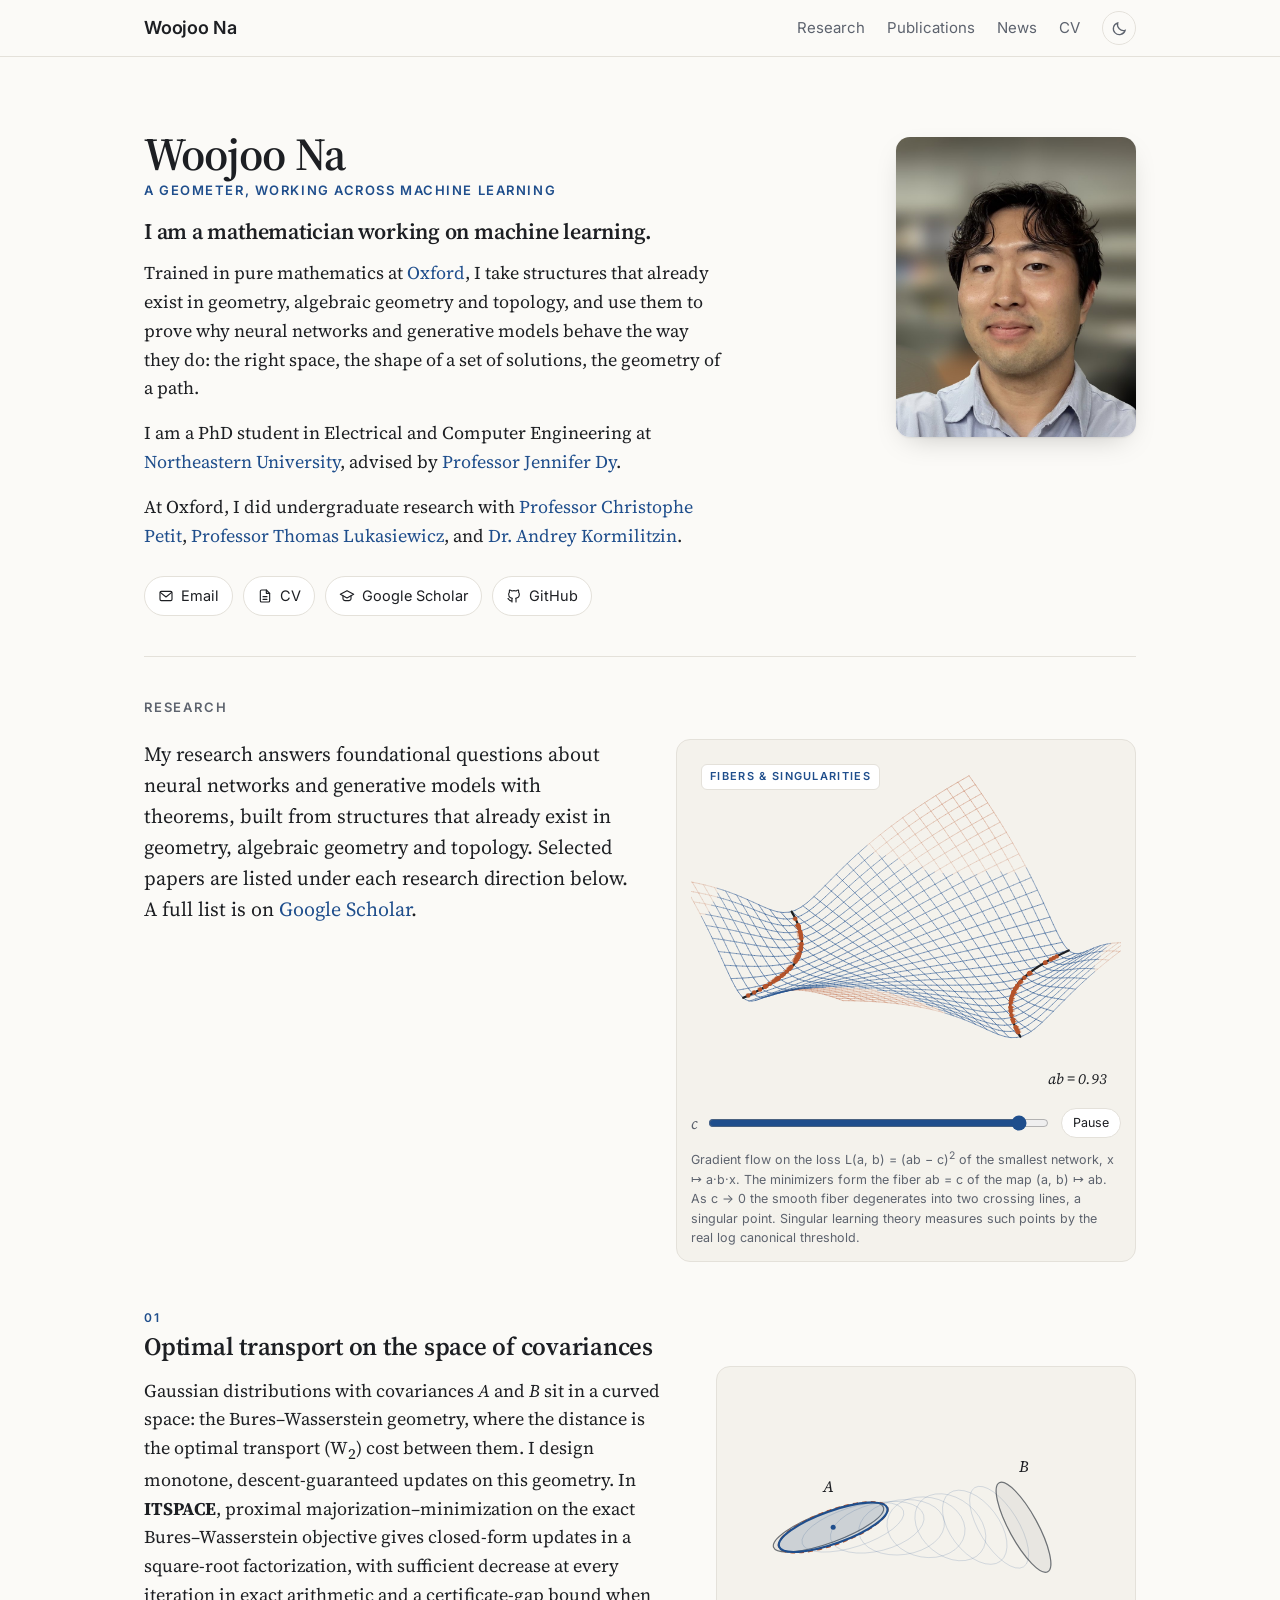
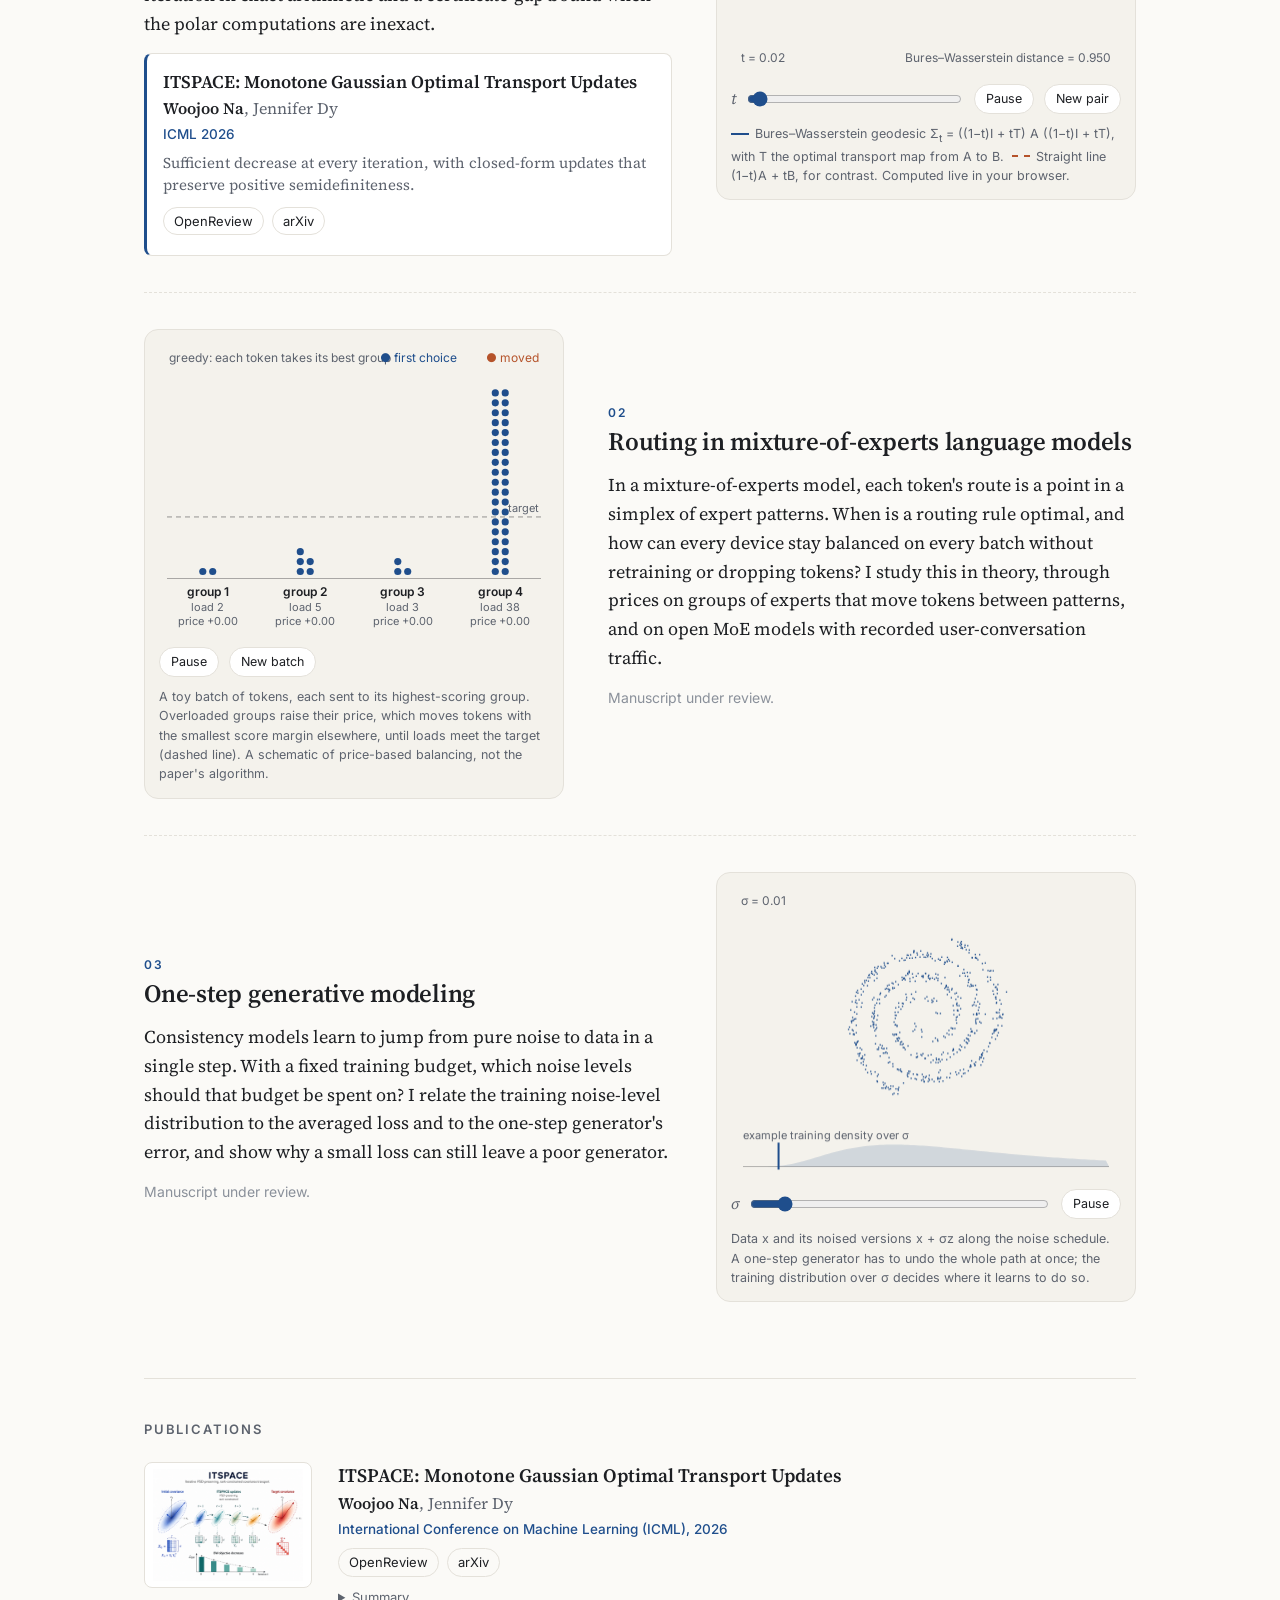
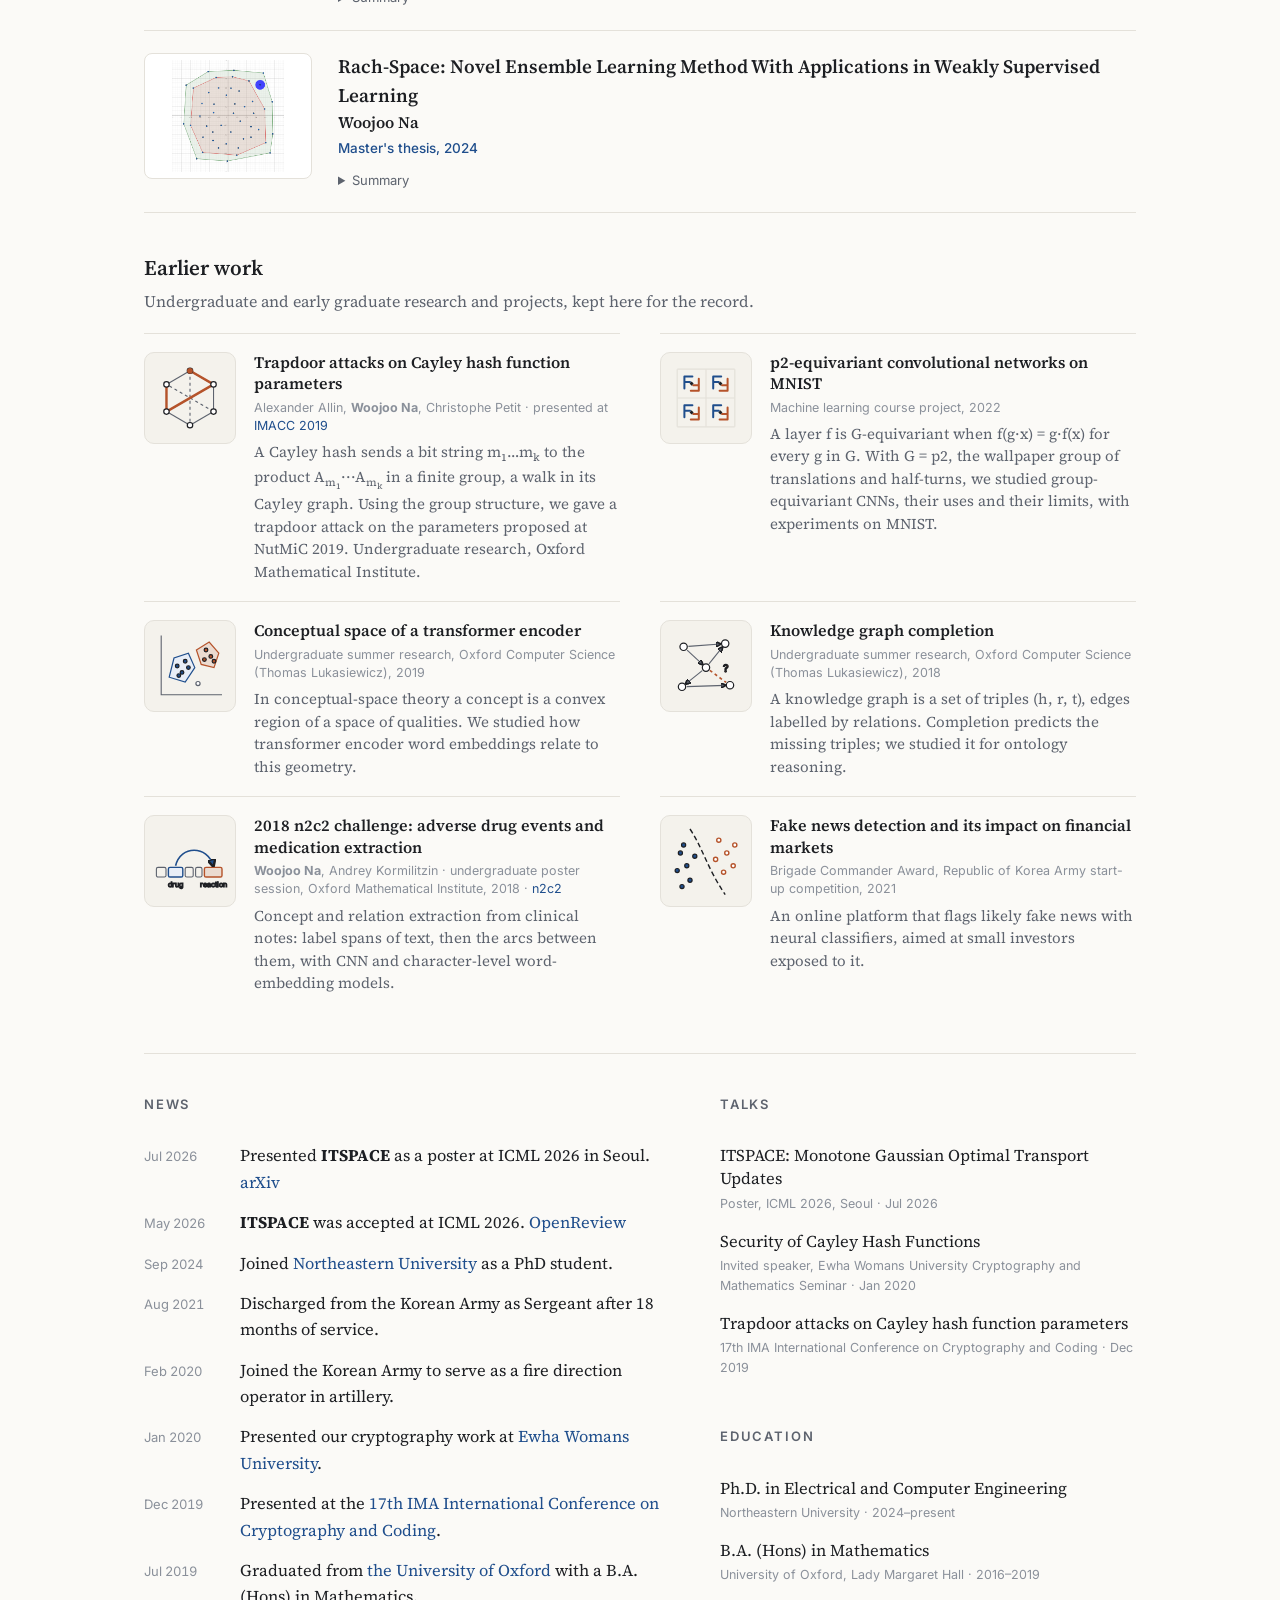
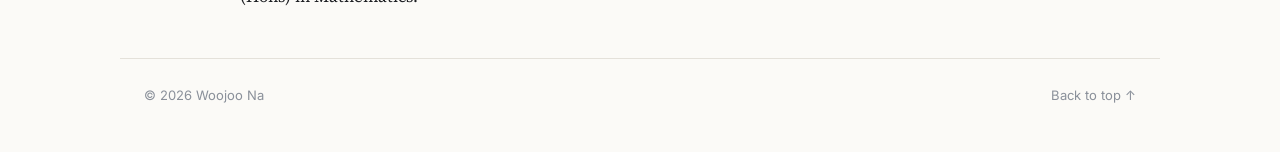
==== commit 7c4f305a: "Remove under-review (double-blind) manuscripts from the site and CV - Research threads 02 and 03 go " ====
--- a/index.html
+++ b/index.html
@@ -37,7 +37,7 @@
         <a href="#research">Research</a>
         <a href="#publications">Publications</a>
         <a href="#news">News</a>
-        <a href="resume/CV_Woojoo_Na.pdf">CV</a>
+        <a href="resume/CV_Woojoo_Na.pdf?v=202611241039">CV</a>
         <button class="theme-toggle" type="button" aria-label="Toggle dark mode" title="Toggle dark mode">
           <svg class="icon-moon" viewBox="0 0 24 24" aria-hidden="true"><path d="M20 14.5A8.5 8.5 0 0 1 9.5 4a8.5 8.5 0 1 0 10.5 10.5z"/></svg>
           <svg class="icon-sun" viewBox="0 0 24 24" aria-hidden="true"><circle cx="12" cy="12" r="4.2"/><path d="M12 2v2.5M12 19.5V22M2 12h2.5M19.5 12H22M4.9 4.9l1.8 1.8M17.3 17.3l1.8 1.8M4.9 19.1l1.8-1.8M17.3 6.7l1.8-1.8"/></svg>
@@ -75,7 +75,7 @@
         <ul class="contact" aria-label="Links">
           <li><a href="mailto:na.w@northeastern.edu">
             <svg viewBox="0 0 24 24" aria-hidden="true"><rect x="3" y="5" width="18" height="14" rx="2"/><path d="m3.5 6.5 8.5 7 8.5-7"/></svg>Email</a></li>
-          <li><a href="resume/CV_Woojoo_Na.pdf">
+          <li><a href="resume/CV_Woojoo_Na.pdf?v=202611241039">
             <svg viewBox="0 0 24 24" aria-hidden="true"><path d="M14 3H7a2 2 0 0 0-2 2v14a2 2 0 0 0 2 2h10a2 2 0 0 0 2-2V8z"/><path d="M14 3v5h5M9 13h6M9 17h6"/></svg>CV</a></li>
           <li><a href="https://scholar.google.com/citations?user=VjtokXUAAAAJ">
             <svg viewBox="0 0 24 24" aria-hidden="true"><path d="M2 9.5 12 4l10 5.5L12 15z"/><path d="M6 11.7V16c0 1.7 2.7 3 6 3s6-1.3 6-3v-4.3"/></svg>Google Scholar</a></li>
@@ -162,14 +162,7 @@
             tokens? I study this in theory, through prices on groups of experts that move tokens between patterns,
             and on open MoE models with recorded user-conversation traffic.
           </p>
-          <ul class="pubs compact">
-            <li>
-              <span class="ptitle">Optimality and Load Balance of Group-Limited Routing in Mixture-of-Experts</span>
-              <span class="authors"><b>Woojoo Na</b>, Jennifer Dy</span>
-              <span class="venue">Under review, ICLR 2027</span>
-              <span class="result">An LP-pricing router with joint rounding keeps every group within 2K&minus;2 assignments of its target, with routing score at least the LP bound, no retraining and no dropped tokens.</span>
-            </li>
-          </ul>
+          <p class="status">Manuscript under review.</p>
         </div>
         <figure class="fig" data-fig="moe">
           <canvas aria-label="Animation: tokens assigned to four expert groups; group prices rise on overloaded groups until every group meets its target load." role="img"></canvas>
@@ -195,14 +188,7 @@
             averaged loss and to the one-step generator's error, and show why a small loss can still leave a poor
             generator.
           </p>
-          <ul class="pubs compact">
-            <li>
-              <span class="ptitle">Small Loss, Poor Generator: Where Consistency Tuning Should Train for One-Step Generation</span>
-              <span class="authors"><b>Woojoo Na</b>, Jennifer Dy</span>
-              <span class="venue">Under review, ICLR 2027</span>
-              <span class="result">A small loss does not certify the one-step generator. The resulting noise sampling improves Easy Consistency Tuning at small budgets (CIFAR-10, ImageNet-64).</span>
-            </li>
-          </ul>
+          <p class="status">Manuscript under review.</p>
         </div>
         <figure class="fig" data-fig="noise">
           <canvas aria-label="Animation: a two-dimensional data distribution blurred by Gaussian noise of increasing level sigma, and the one-step jump from the highest noise level back to data." role="img"></canvas>
@@ -263,20 +249,6 @@
         </li>
       </ul>
 
-      <h3 class="sub">Under review</h3>
-      <ul class="pubs review">
-        <li>
-          <span class="ptitle">Optimality and Load Balance of Group-Limited Routing in Mixture-of-Experts</span>
-          <span class="authors"><b>Woojoo Na</b>, Jennifer Dy</span>
-          <span class="venue">Under review at the International Conference on Learning Representations (ICLR), 2027</span>
-        </li>
-        <li>
-          <span class="ptitle">Small Loss, Poor Generator: Where Consistency Tuning Should Train for One-Step Generation</span>
-          <span class="authors"><b>Woojoo Na</b>, Jennifer Dy</span>
-          <span class="venue">Under review at the International Conference on Learning Representations (ICLR), 2027</span>
-        </li>
-      </ul>
-
       <h3 class="sub">Earlier work</h3>
       <p class="muted">Undergraduate and early graduate research and projects, kept here for the record.</p>
       <ul class="earlier">
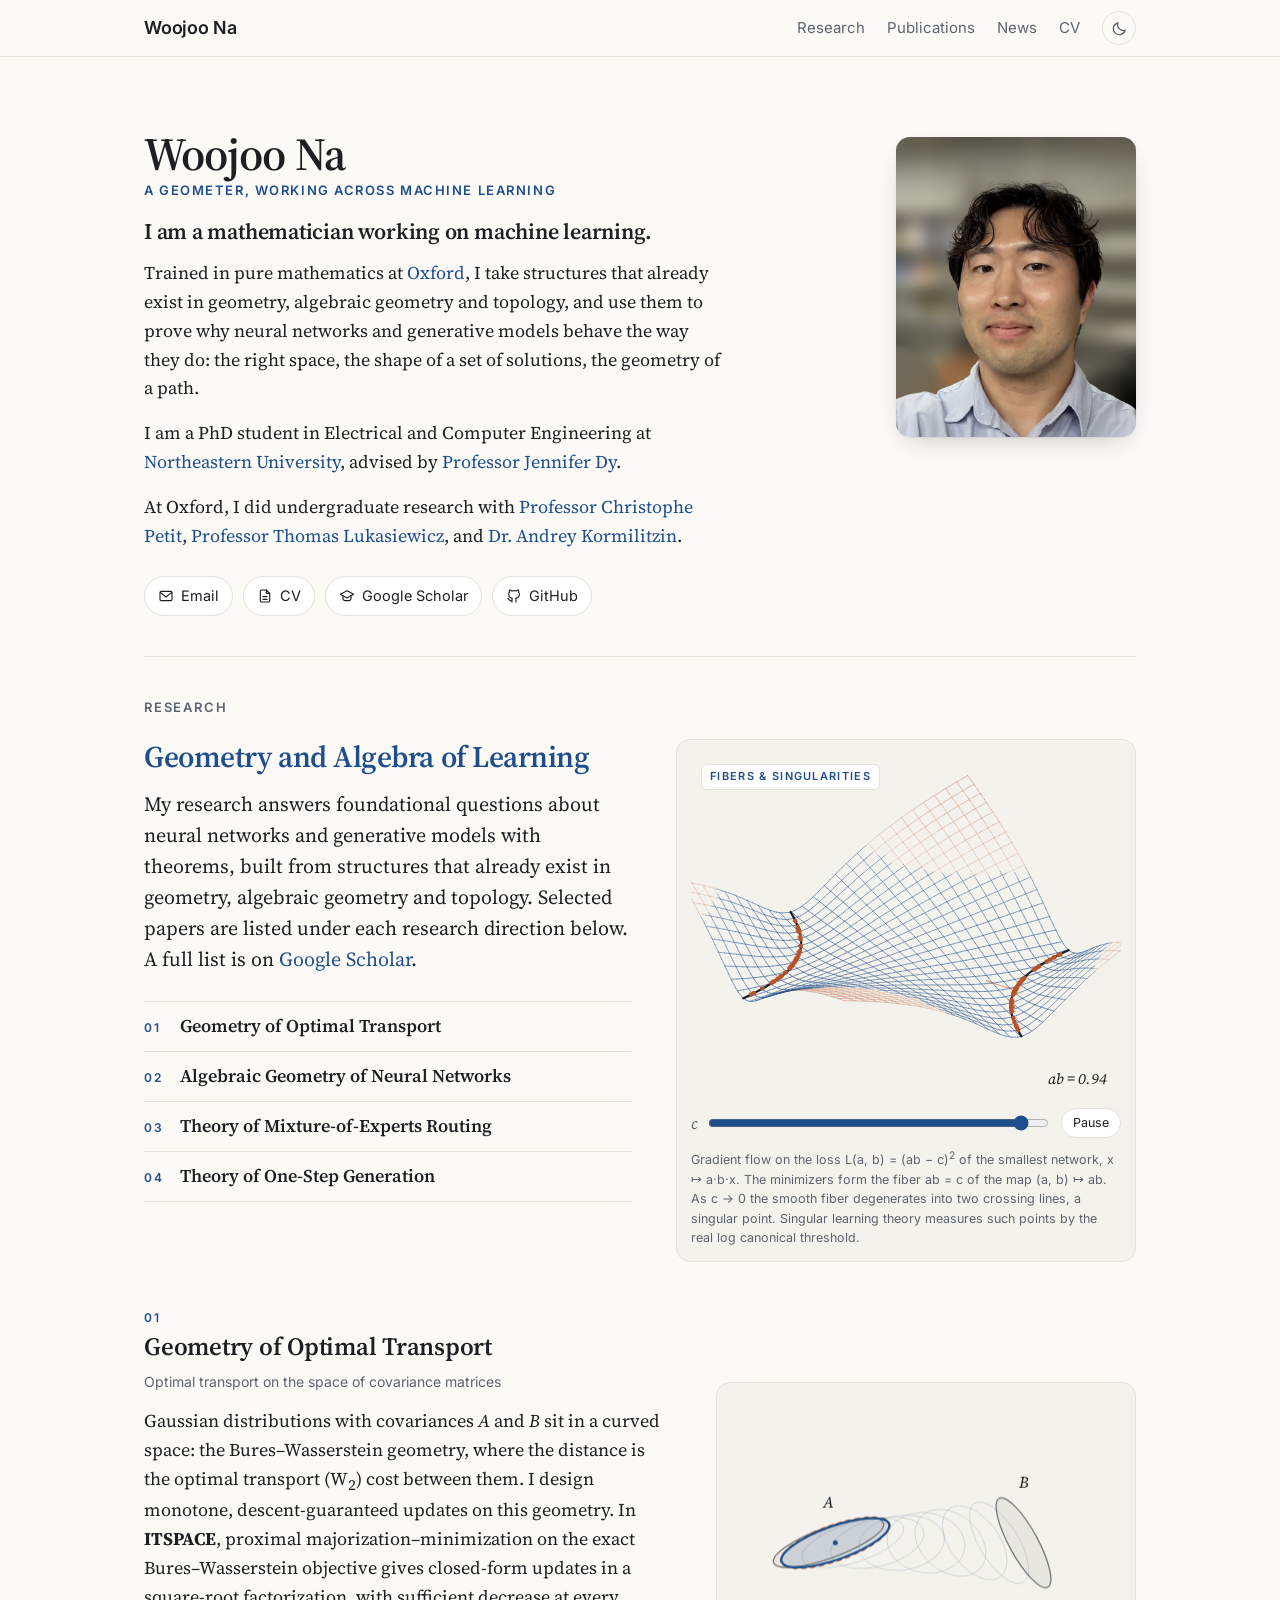
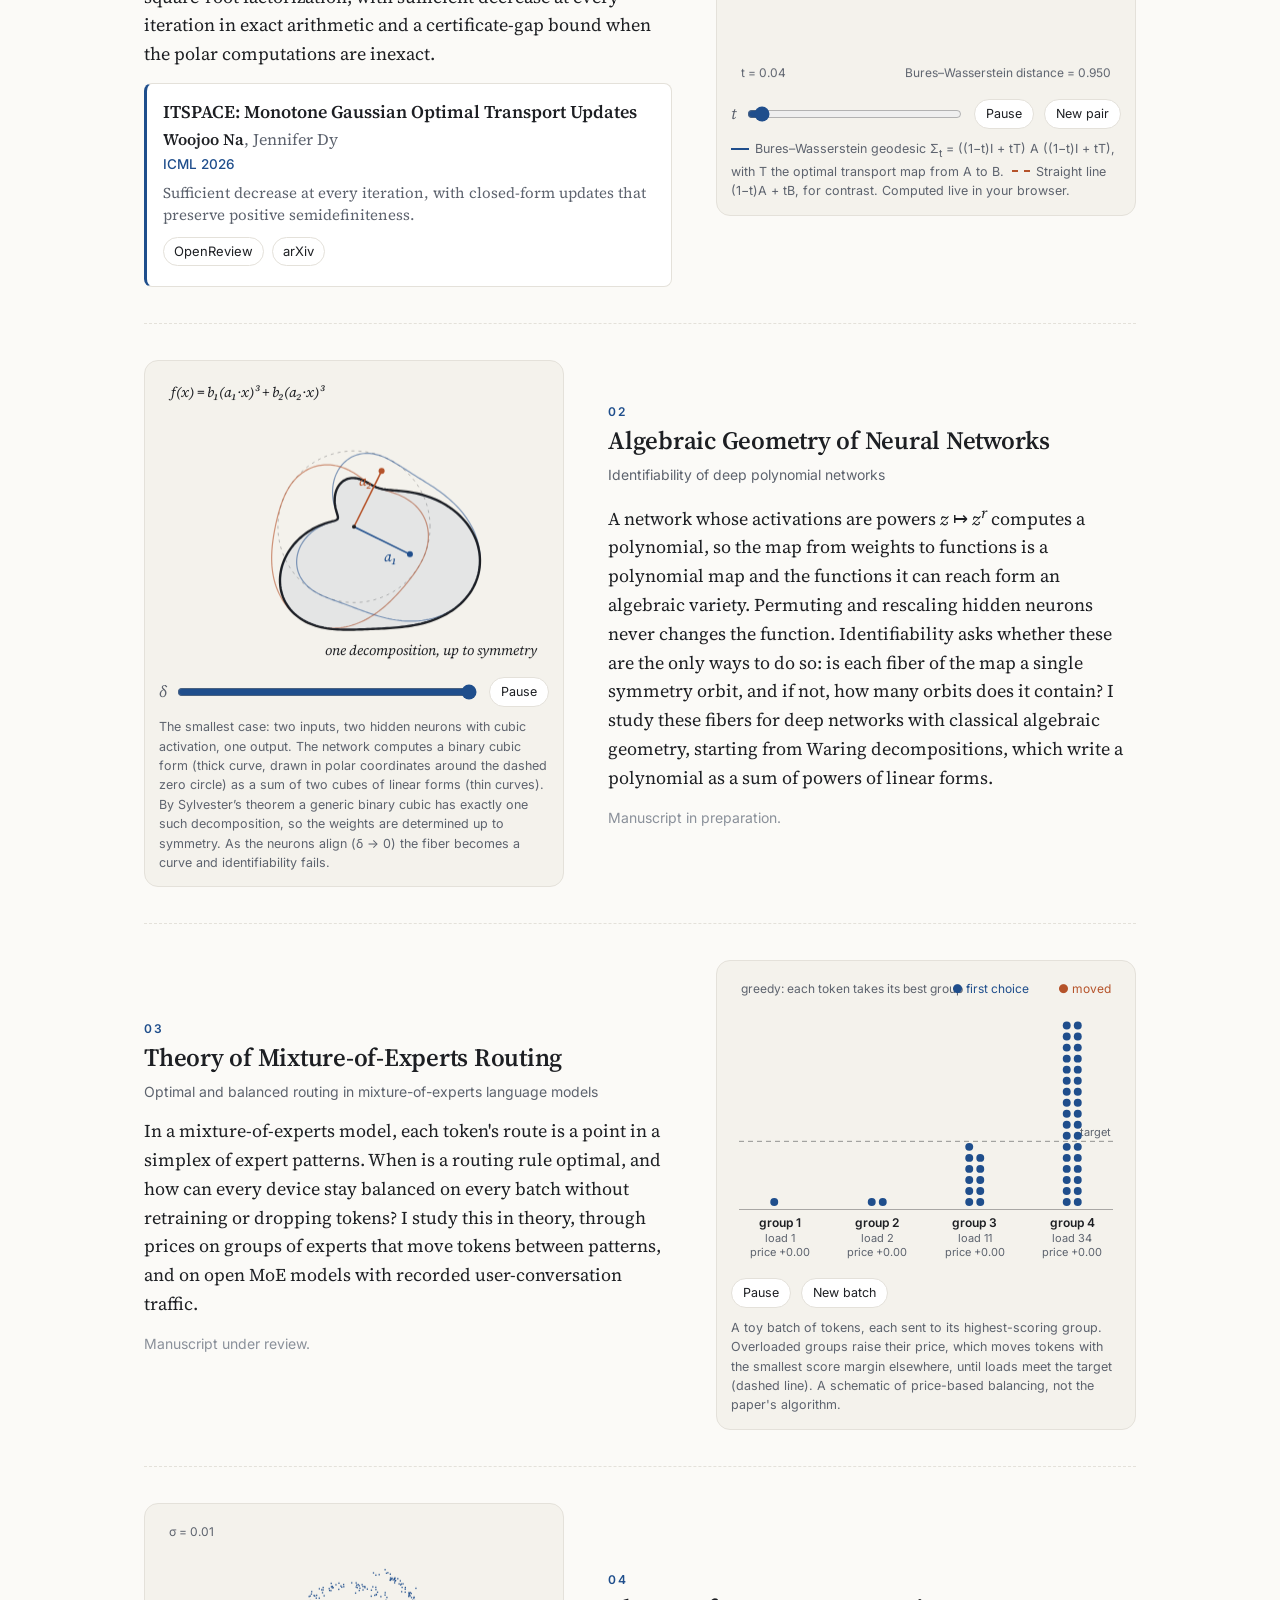
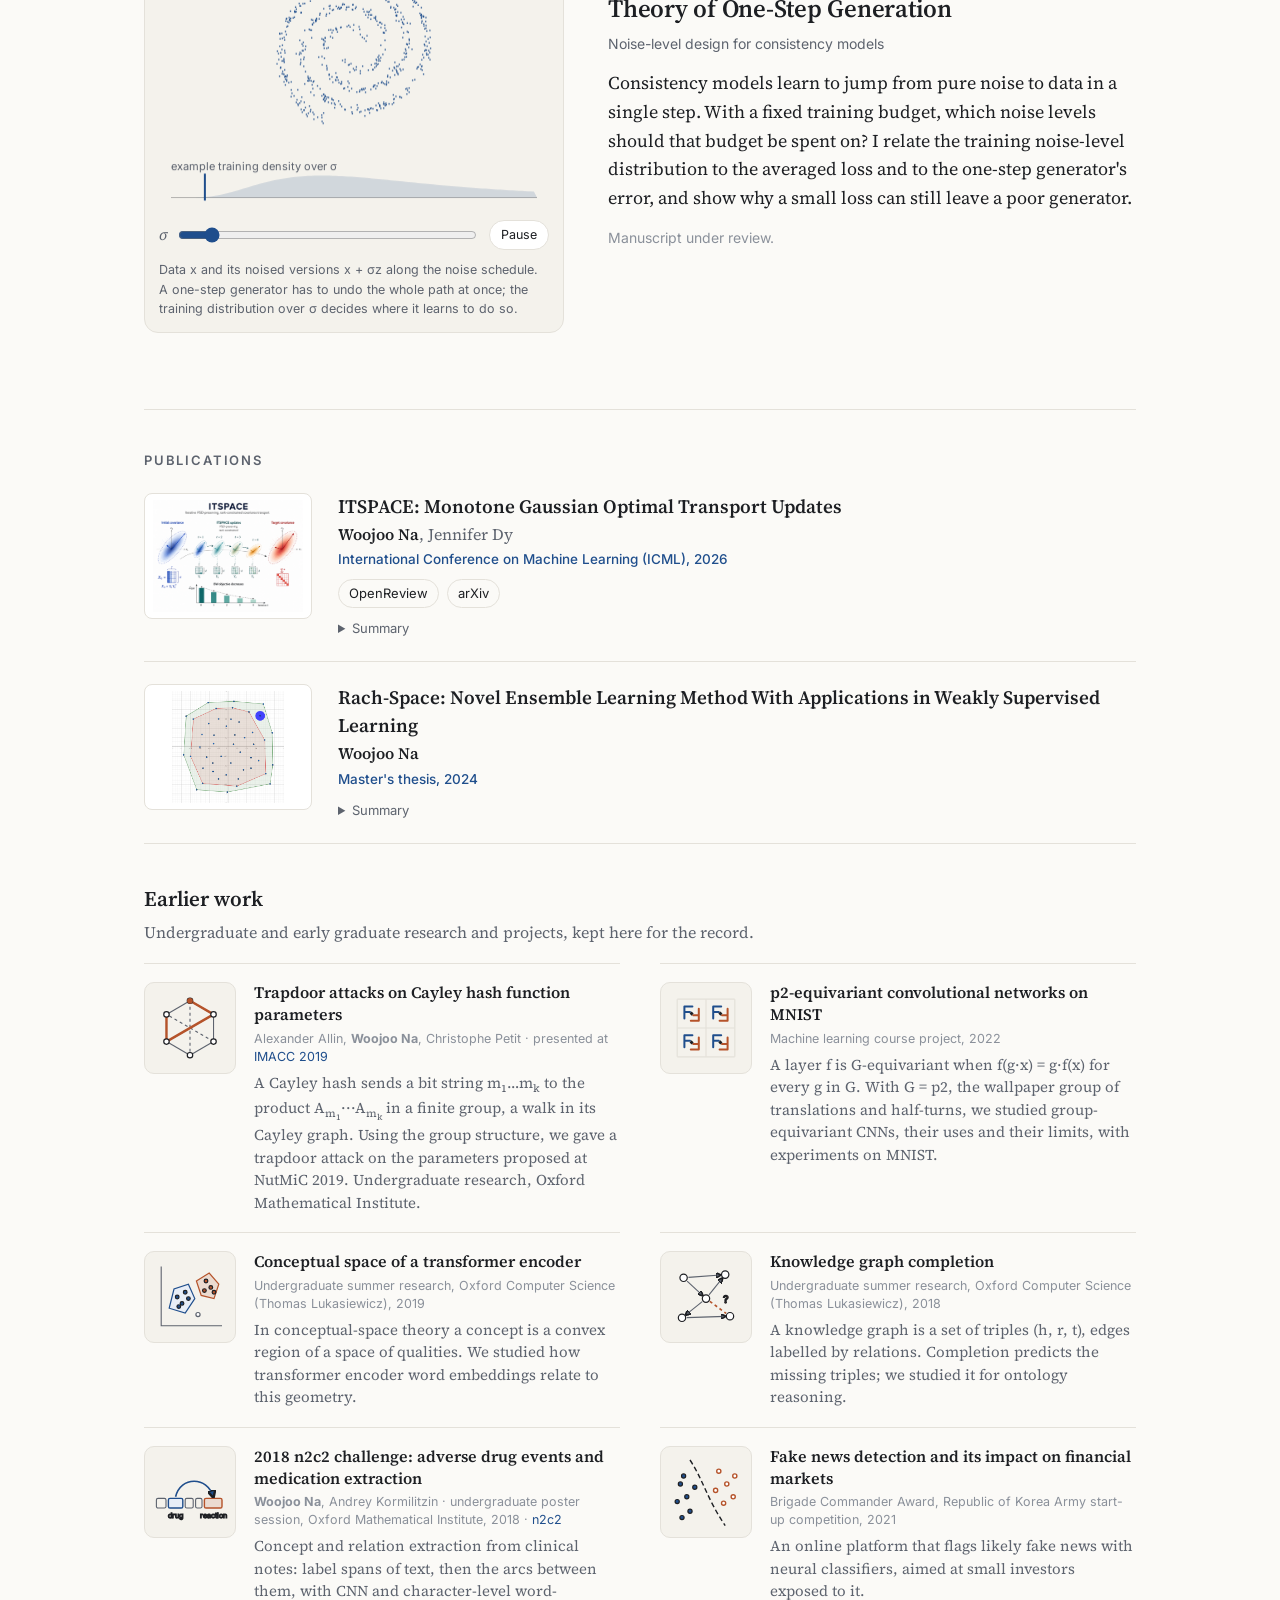
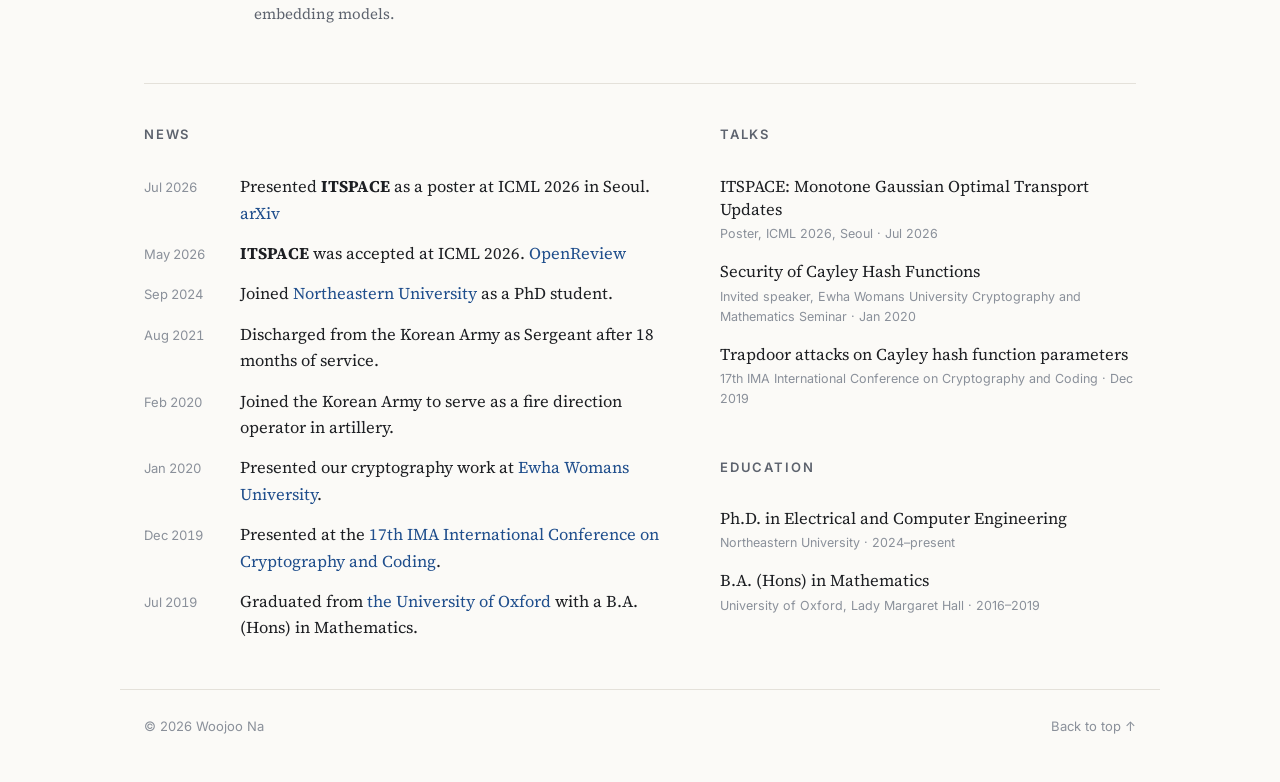
==== commit 24f55b1e: "Research: keyword titles and a polynomial-network identifiability direction Adds a keyword headline " ====
--- a/index.html
+++ b/index.html
@@ -15,7 +15,7 @@
   <link rel="preconnect" href="https://fonts.googleapis.com">
   <link rel="preconnect" href="https://fonts.gstatic.com" crossorigin>
   <link href="https://fonts.googleapis.com/css2?family=Inter:wght@400;500;600&family=Source+Serif+4:ital,opsz,wght@0,8..60,400;0,8..60,600;1,8..60,400&display=swap" rel="stylesheet">
-  <link rel="stylesheet" href="css/site.css?v=202611241038">
+  <link rel="stylesheet" href="css/site.css?v=202611241100">
   <script>
     // Apply the saved theme before first paint to avoid a flash.
     (function () {
@@ -92,12 +92,21 @@
     <section id="research" class="block">
       <h2>Research</h2>
       <div class="research-intro">
+        <div>
+        <p class="research-title">Geometry and Algebra of Learning</p>
         <p class="lede">
           My research answers foundational questions about neural networks and generative models with theorems,
           built from structures that already exist in geometry, algebraic geometry and topology. Selected papers are
           listed under each research direction below. A full list is on
           <a href="https://scholar.google.com/citations?user=VjtokXUAAAAJ">Google Scholar</a>.
         </p>
+        <ol class="kw-index">
+          <li><a href="#ot"><span class="num">01</span>Geometry of Optimal Transport</a></li>
+          <li><a href="#poly"><span class="num">02</span>Algebraic Geometry of Neural Networks</a></li>
+          <li><a href="#moe"><span class="num">03</span>Theory of Mixture-of-Experts Routing</a></li>
+          <li><a href="#gen"><span class="num">04</span>Theory of One-Step Generation</a></li>
+        </ol>
+        </div>
         <figure class="fig fig-hero" data-fig="fiber">
           <span class="chip">Fibers &amp; singularities</span>
           <canvas aria-label="Animation: gradient flow on the loss surface (ab minus c) squared. Particles slide onto the curve ab = c, which degenerates into two crossing lines as c goes to zero." role="img"></canvas>
@@ -117,7 +126,8 @@
       <!-- Theme 1: Optimal transport -->
       <article class="theme" id="ot">
         <div class="theme-text">
-          <h3><span class="num">01</span>Optimal transport on the space of covariances</h3>
+          <h3><span class="num">01</span>Geometry of Optimal Transport</h3>
+          <p class="focus">Optimal transport on the space of covariance matrices</p>
           <p>
             Gaussian distributions with covariances <i>A</i> and <i>B</i> sit in a curved space: the
             Bures&ndash;Wasserstein geometry, where the distance is the optimal transport (W<sub>2</sub>) cost between them.
@@ -152,10 +162,42 @@
         </figure>
       </article>
 
-      <!-- Theme 2: MoE routing -->
+      <!-- Theme 2: Algebraic geometry of neural networks (manuscript in preparation: topic only) -->
+      <article class="theme" id="poly">
+        <div class="theme-text">
+          <h3><span class="num">02</span>Algebraic Geometry of Neural Networks</h3>
+          <p class="focus">Identifiability of deep polynomial networks</p>
+          <p>
+            A network whose activations are powers <i>z</i> &#8614; <i>z<sup>r</sup></i> computes a polynomial, so
+            the map from weights to functions is a polynomial map and the functions it can reach form an algebraic
+            variety. Permuting and rescaling hidden neurons never changes the function. Identifiability asks whether
+            these are the only ways to do so: is each fiber of the map a single symmetry orbit, and if not, how many
+            orbits does it contain? I study these fibers for deep networks with classical algebraic geometry,
+            starting from Waring decompositions, which write a polynomial as a sum of powers of linear forms.
+          </p>
+          <p class="status">Manuscript in preparation.</p>
+        </div>
+        <figure class="fig" data-fig="waring">
+          <canvas aria-label="Animation: a binary cubic form drawn in polar coordinates as the sum of two cubes of linear forms; the two neuron directions rotate and periodically align." role="img"></canvas>
+          <div class="fig-controls">
+            <label>&delta; <input type="range" min="0" max="1" step="0.001" value="1" data-role="t" aria-label="Angle between the two neurons"></label>
+            <button type="button" data-role="play" aria-label="Pause animation">Pause</button>
+          </div>
+          <figcaption>
+            The smallest case: two inputs, two hidden neurons with cubic activation, one output. The network computes a
+            binary cubic form (thick curve, drawn in polar coordinates around the dashed zero circle) as a sum of two
+            cubes of linear forms (thin curves). By Sylvester&rsquo;s theorem a generic binary cubic has exactly one
+            such decomposition, so the weights are determined up to symmetry. As the neurons align (&delta; &rarr; 0)
+            the fiber becomes a curve and identifiability fails.
+          </figcaption>
+        </figure>
+      </article>
+
+      <!-- Theme 3: MoE routing -->
       <article class="theme" id="moe">
         <div class="theme-text">
-          <h3><span class="num">02</span>Routing in mixture-of-experts language models</h3>
+          <h3><span class="num">03</span>Theory of Mixture-of-Experts Routing</h3>
+          <p class="focus">Optimal and balanced routing in mixture-of-experts language models</p>
           <p>
             In a mixture-of-experts model, each token's route is a point in a simplex of expert patterns. When is a
             routing rule optimal, and how can every device stay balanced on every batch without retraining or dropping
@@ -178,10 +220,11 @@
         </figure>
       </article>
 
-      <!-- Theme 3: Generative modeling -->
+      <!-- Theme 4: Generative modeling -->
       <article class="theme" id="gen">
         <div class="theme-text">
-          <h3><span class="num">03</span>One-step generative modeling</h3>
+          <h3><span class="num">04</span>Theory of One-Step Generation</h3>
+          <p class="focus">Noise-level design for consistency models</p>
           <p>
             Consistency models learn to jump from pure noise to data in a single step. With a fixed training budget,
             which noise levels should that budget be spent on? I relate the training noise-level distribution to the
@@ -356,6 +399,6 @@
     <a href="#" class="totop">Back to top &uarr;</a>
   </footer>
 
-  <script src="js/figures.js?v=202611241038" defer></script>
+  <script src="js/figures.js?v=202611241100" defer></script>
 </body>
 </html>
--- a/css/site.css
+++ b/css/site.css
@@ -288,3 +288,13 @@
   color: var(--accent); background: var(--surface); border: 1px solid var(--rule); border-radius: 6px; padding: 3px 8px;
 }
 @media (max-width: 860px) { .research-intro { grid-template-columns: 1fr; gap: 24px; } }
+
+/* ---------- research keywords ---------- */
+.research-title { font-family: var(--serif); font-size: 30px; font-weight: 600; line-height: 1.2; letter-spacing: -0.015em; color: var(--accent); margin: 0 0 14px; }
+.theme .focus { font-family: var(--sans); font-size: 14px; color: var(--muted); margin: -6px 0 14px; }
+.kw-index { list-style: none; padding: 0; margin: 26px 0 0; border-top: 1px solid var(--rule); }
+.kw-index li { border-bottom: 1px solid var(--rule); }
+.kw-index a { display: flex; align-items: baseline; gap: 14px; padding: 10px 0; font-family: var(--serif); font-size: 18px; font-weight: 600; color: var(--text); text-decoration: none; }
+.kw-index a:hover { color: var(--accent); }
+.kw-index .num { font-family: var(--sans); font-size: 12px; font-weight: 600; letter-spacing: .14em; color: var(--accent); min-width: 22px; }
+@media (max-width: 600px) { .research-title { font-size: 25px; } .kw-index a { font-size: 16.5px; } }
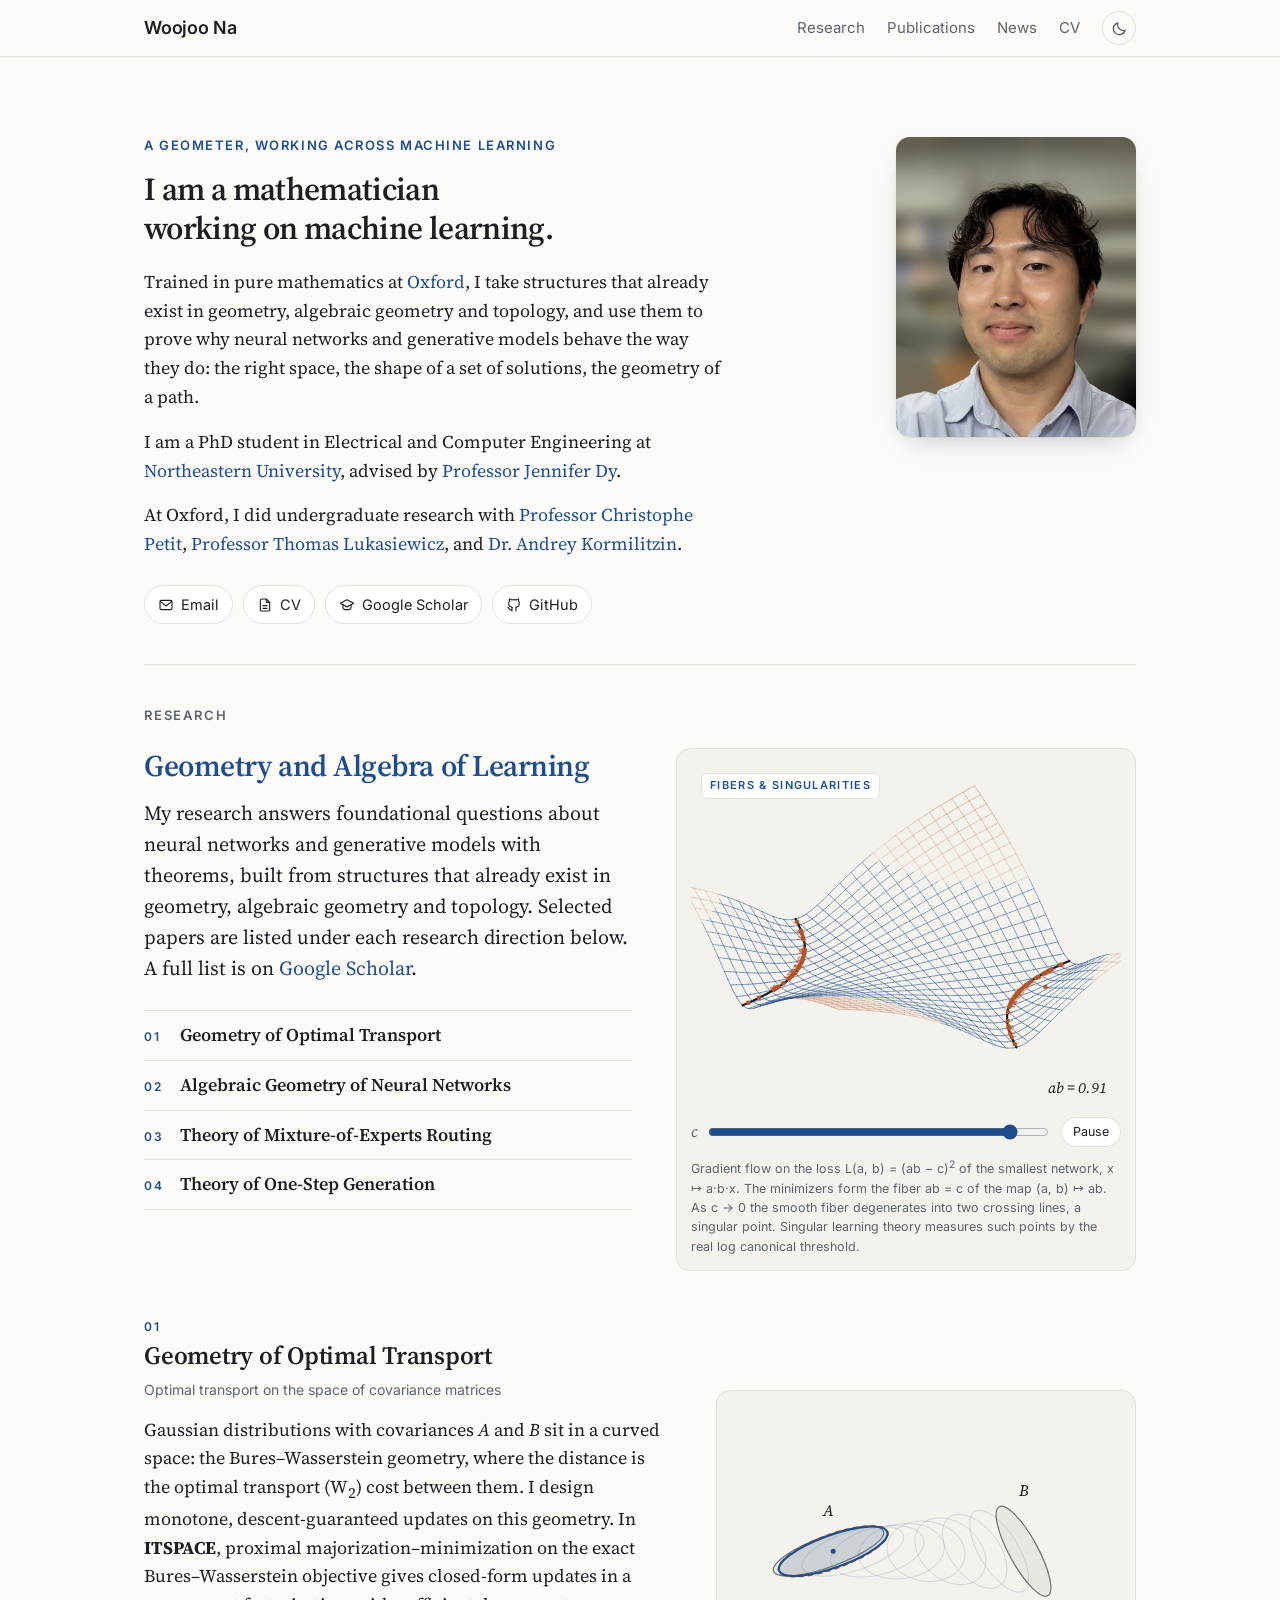
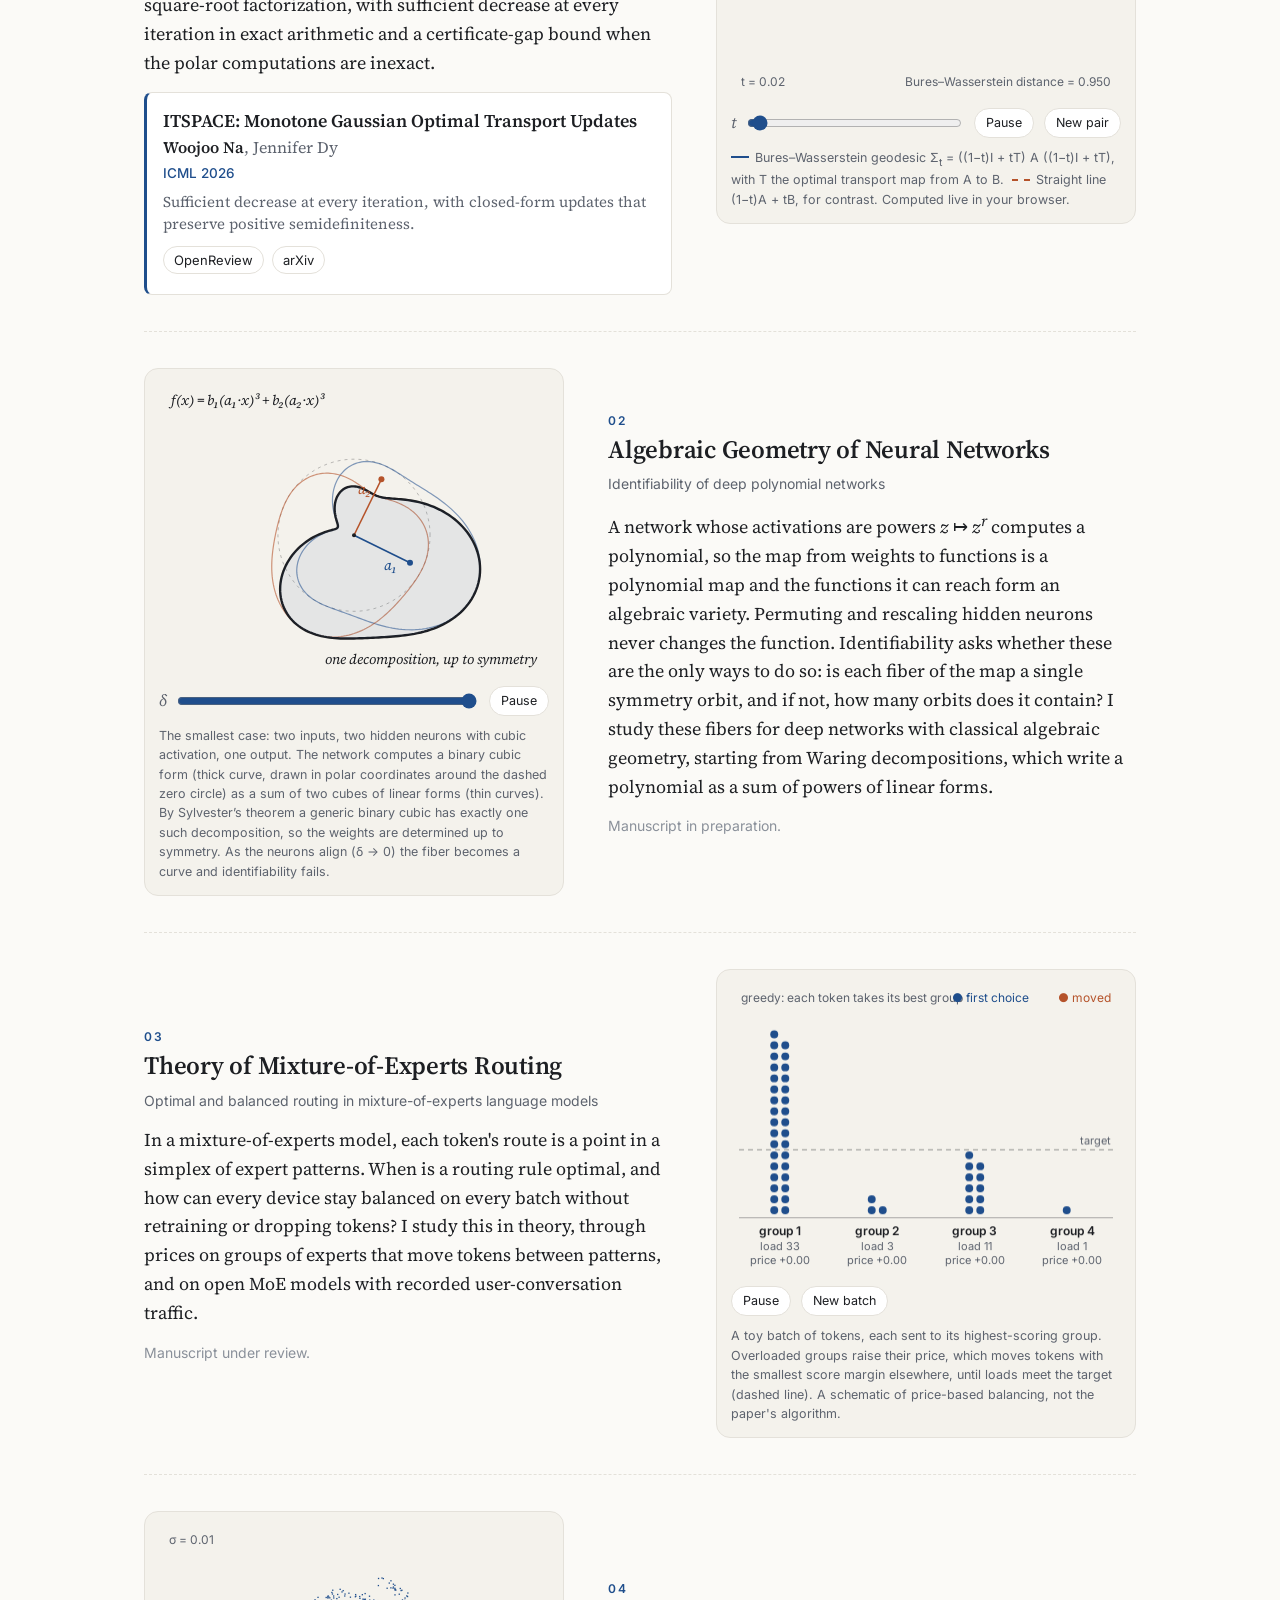
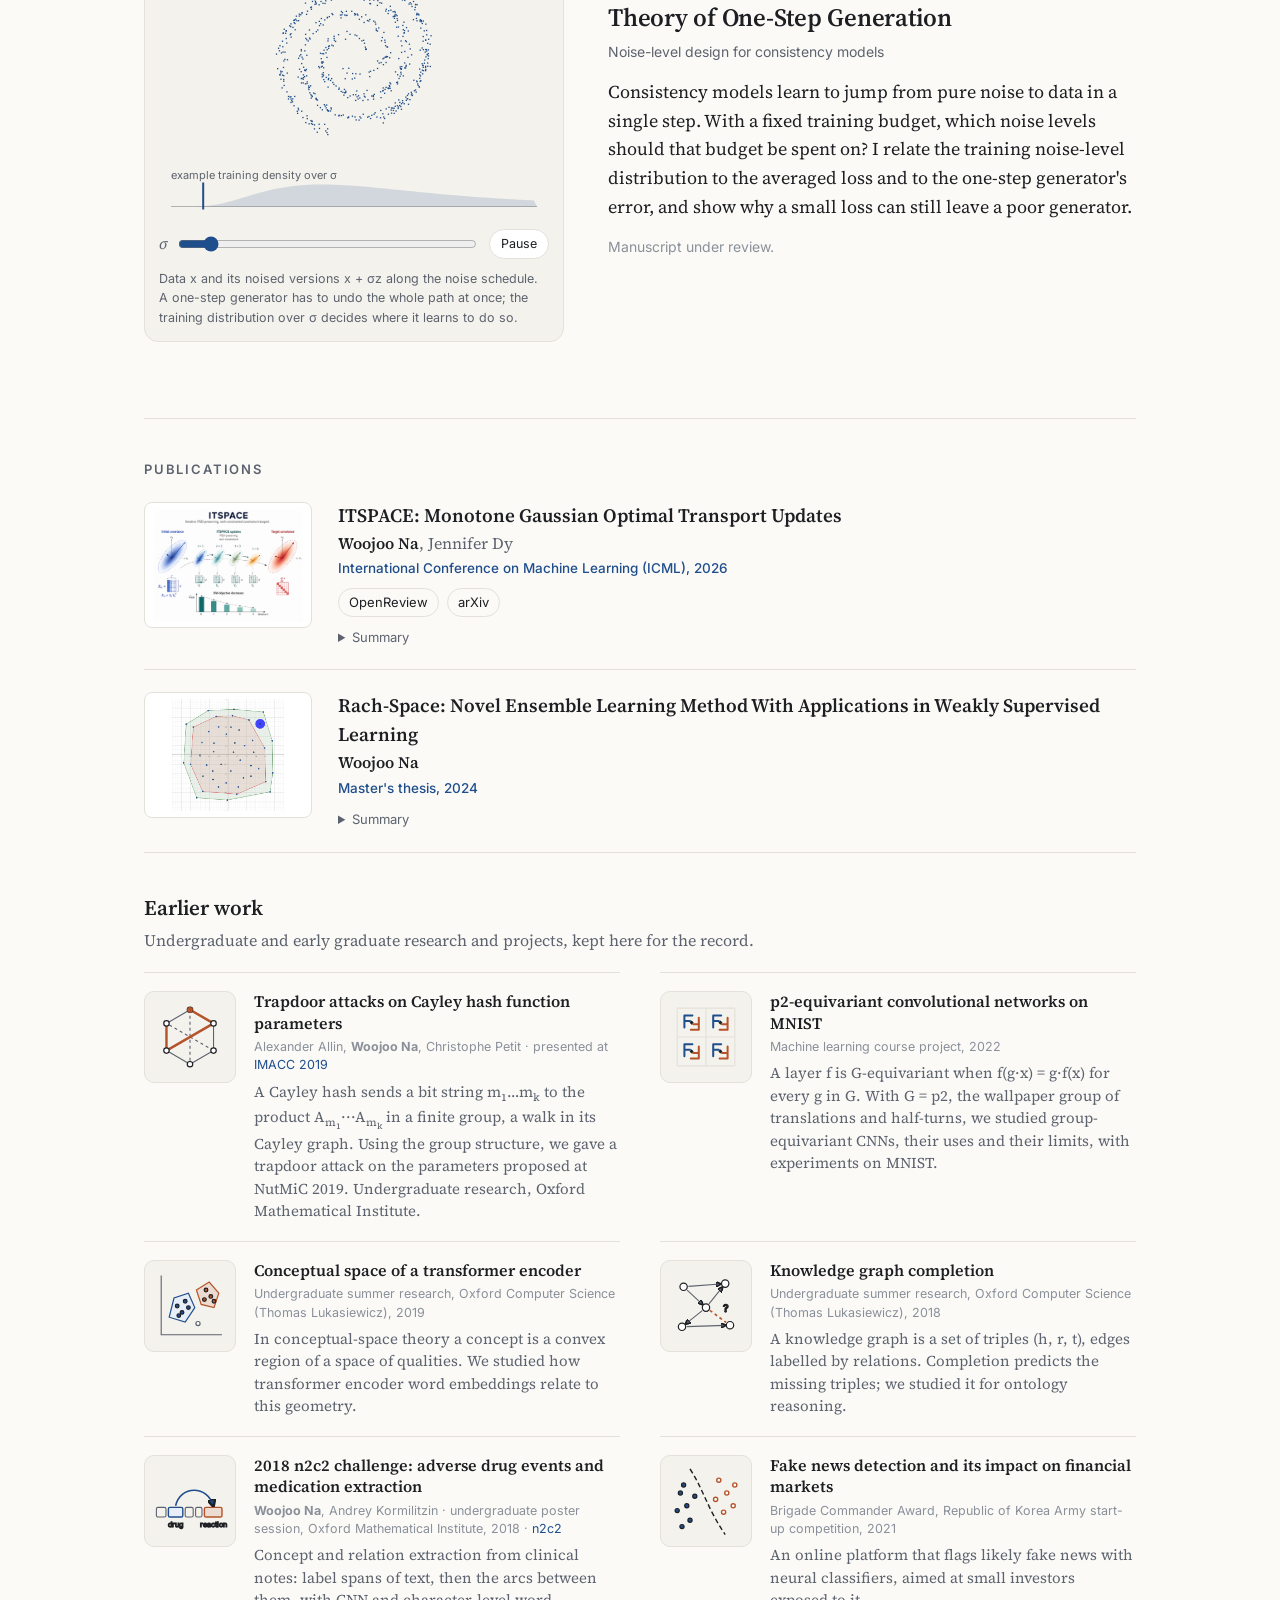
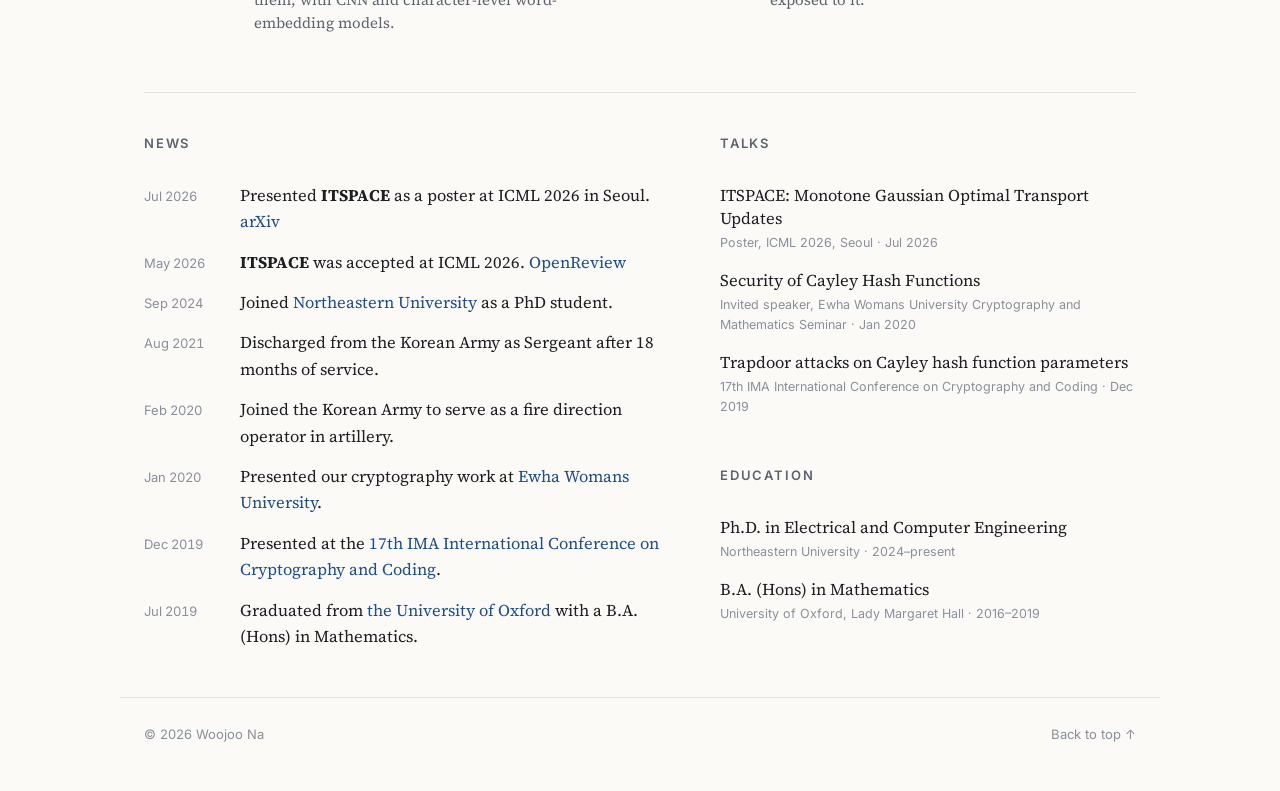
==== commit 4328bad8: "Intro: drop the repeated name heading; lead with the tagline and bio line The top bar already shows " ====
--- a/index.html
+++ b/index.html
@@ -15,7 +15,7 @@
   <link rel="preconnect" href="https://fonts.googleapis.com">
   <link rel="preconnect" href="https://fonts.gstatic.com" crossorigin>
   <link href="https://fonts.googleapis.com/css2?family=Inter:wght@400;500;600&family=Source+Serif+4:ital,opsz,wght@0,8..60,400;0,8..60,600;1,8..60,400&display=swap" rel="stylesheet">
-  <link rel="stylesheet" href="css/site.css?v=202611241100">
+  <link rel="stylesheet" href="css/site.css?v=202611241110">
   <script>
     // Apply the saved theme before first paint to avoid a flash.
     (function () {
@@ -51,7 +51,7 @@
     <!-- ============================== INTRO ============================== -->
     <section class="intro" aria-label="About">
       <div class="intro-text">
-        <h1>Woojoo Na</h1>
+        <h1 class="sr-only">Woojoo Na</h1>
         <p class="tagline">A geometer, working across machine learning</p>
         <p class="bio-lead">
           I am a mathematician working on machine learning.
--- a/css/site.css
+++ b/css/site.css
@@ -298,3 +298,9 @@
 .kw-index a:hover { color: var(--accent); }
 .kw-index .num { font-family: var(--sans); font-size: 12px; font-weight: 600; letter-spacing: .14em; color: var(--accent); min-width: 22px; }
 @media (max-width: 600px) { .research-title { font-size: 25px; } .kw-index a { font-size: 16.5px; } }
+
+/* ---------- intro without a repeated name (the top bar already shows it) ---------- */
+.sr-only { position: absolute; width: 1px; height: 1px; padding: 0; margin: -1px; overflow: hidden; clip: rect(0 0 0 0); white-space: nowrap; border: 0; }
+.intro .tagline { margin: 6px 0 14px; }
+.intro .bio-lead { font-family: var(--serif); font-size: 32px; line-height: 1.22; letter-spacing: -0.02em; margin-bottom: 20px !important; max-width: 20em; text-wrap: balance; }
+@media (max-width: 860px) { .intro .bio-lead { font-size: 27px; } }
